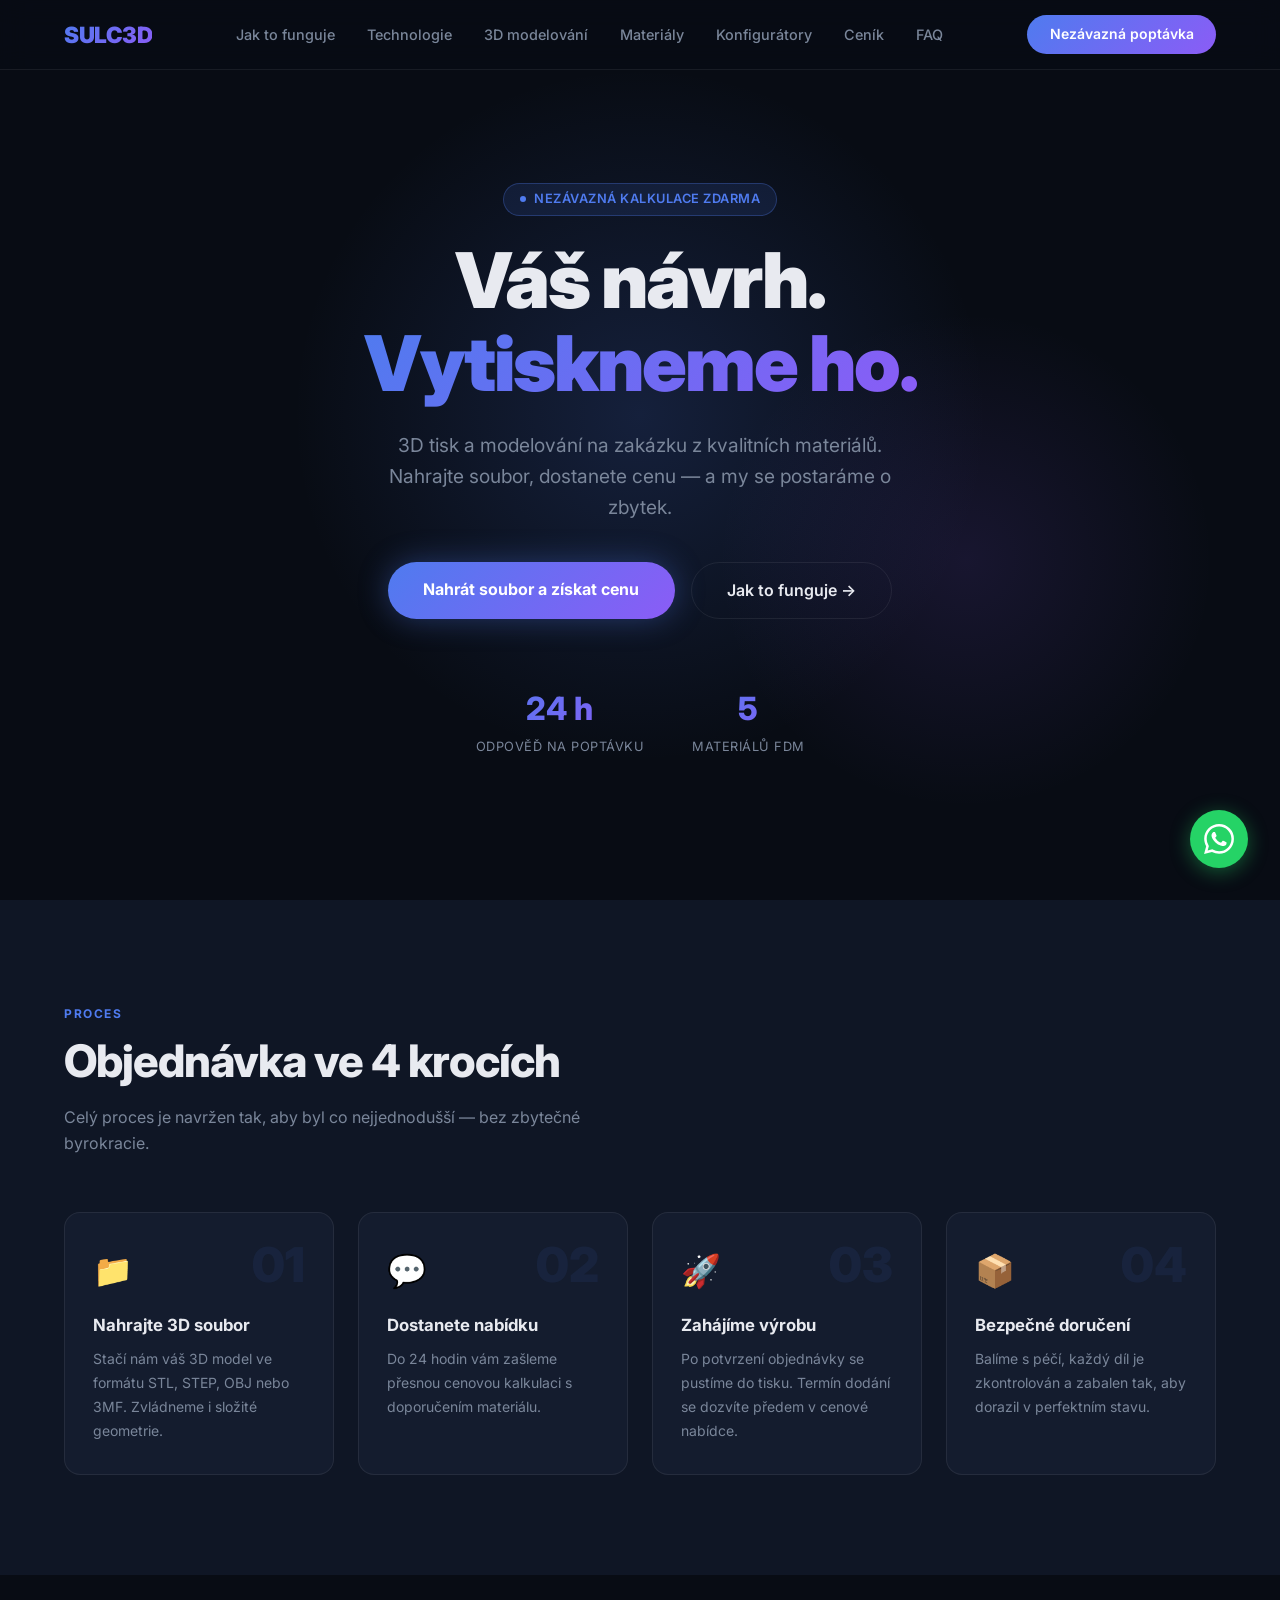
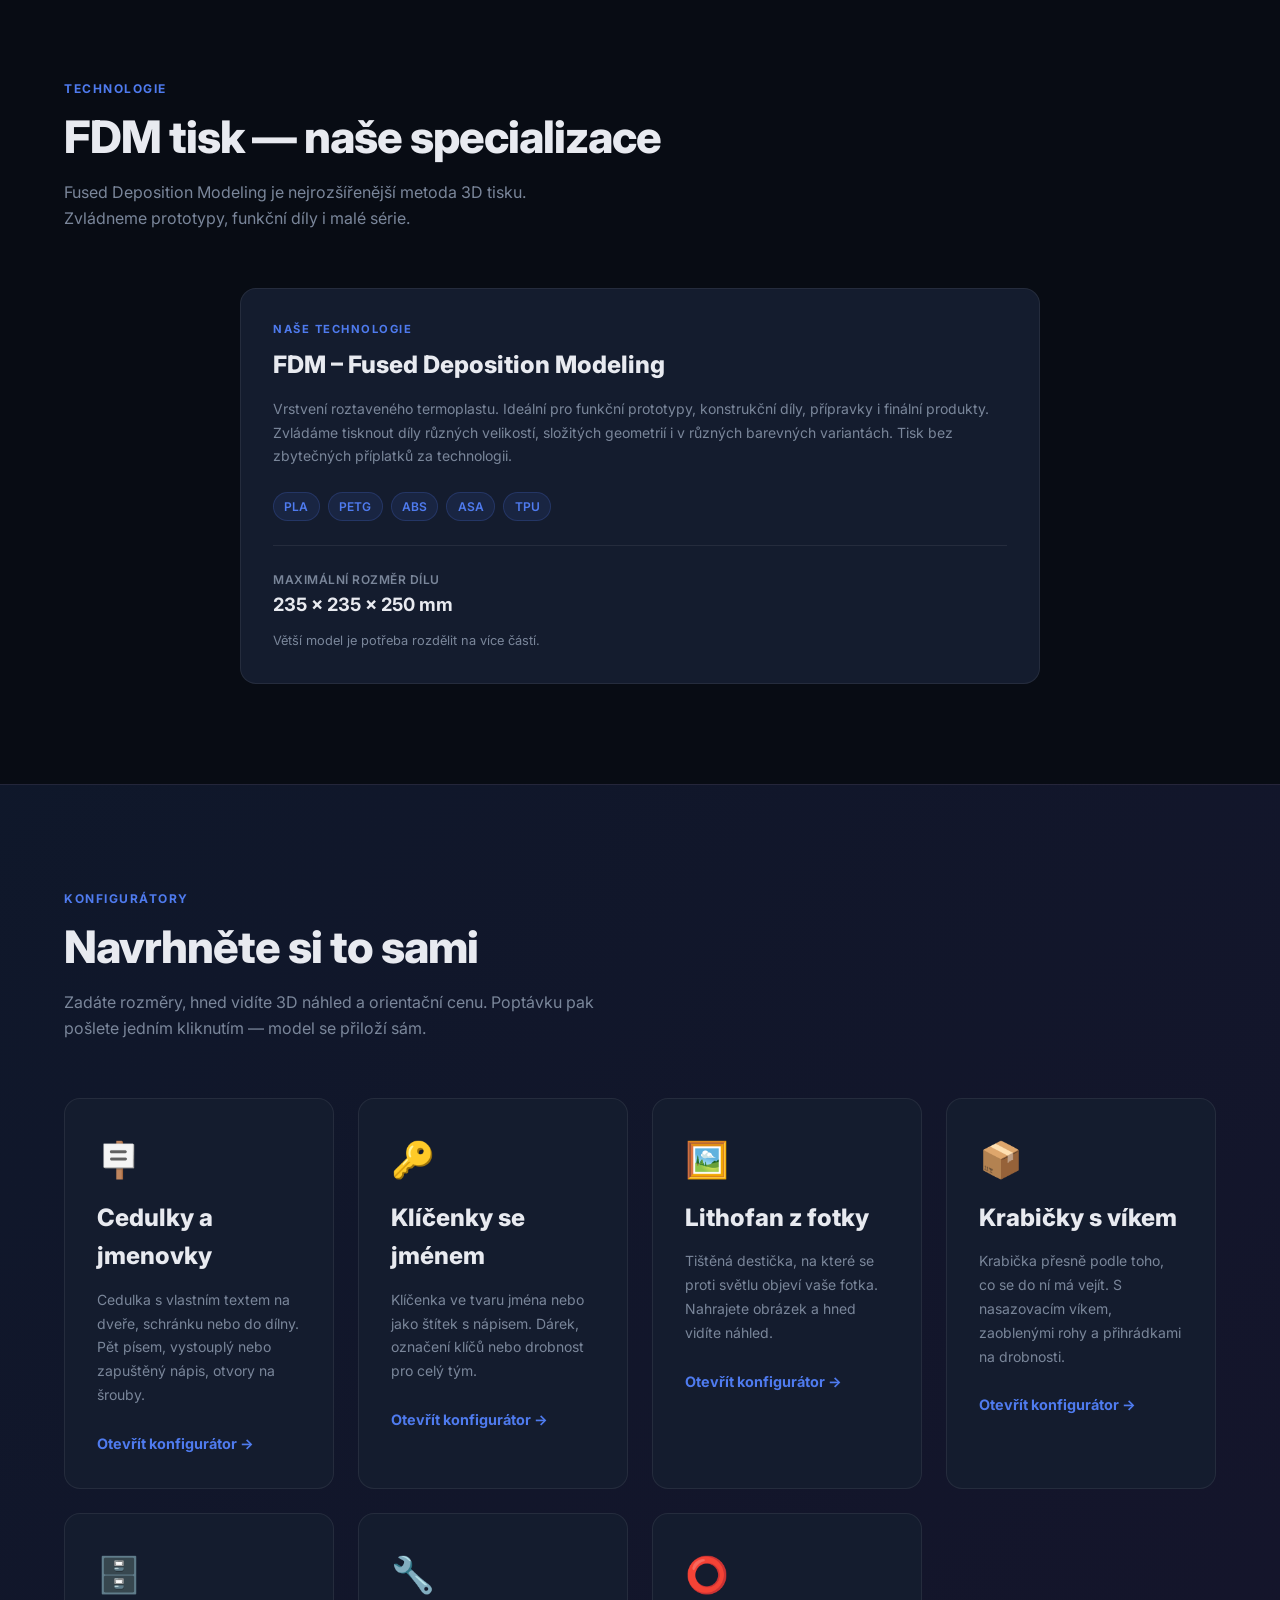
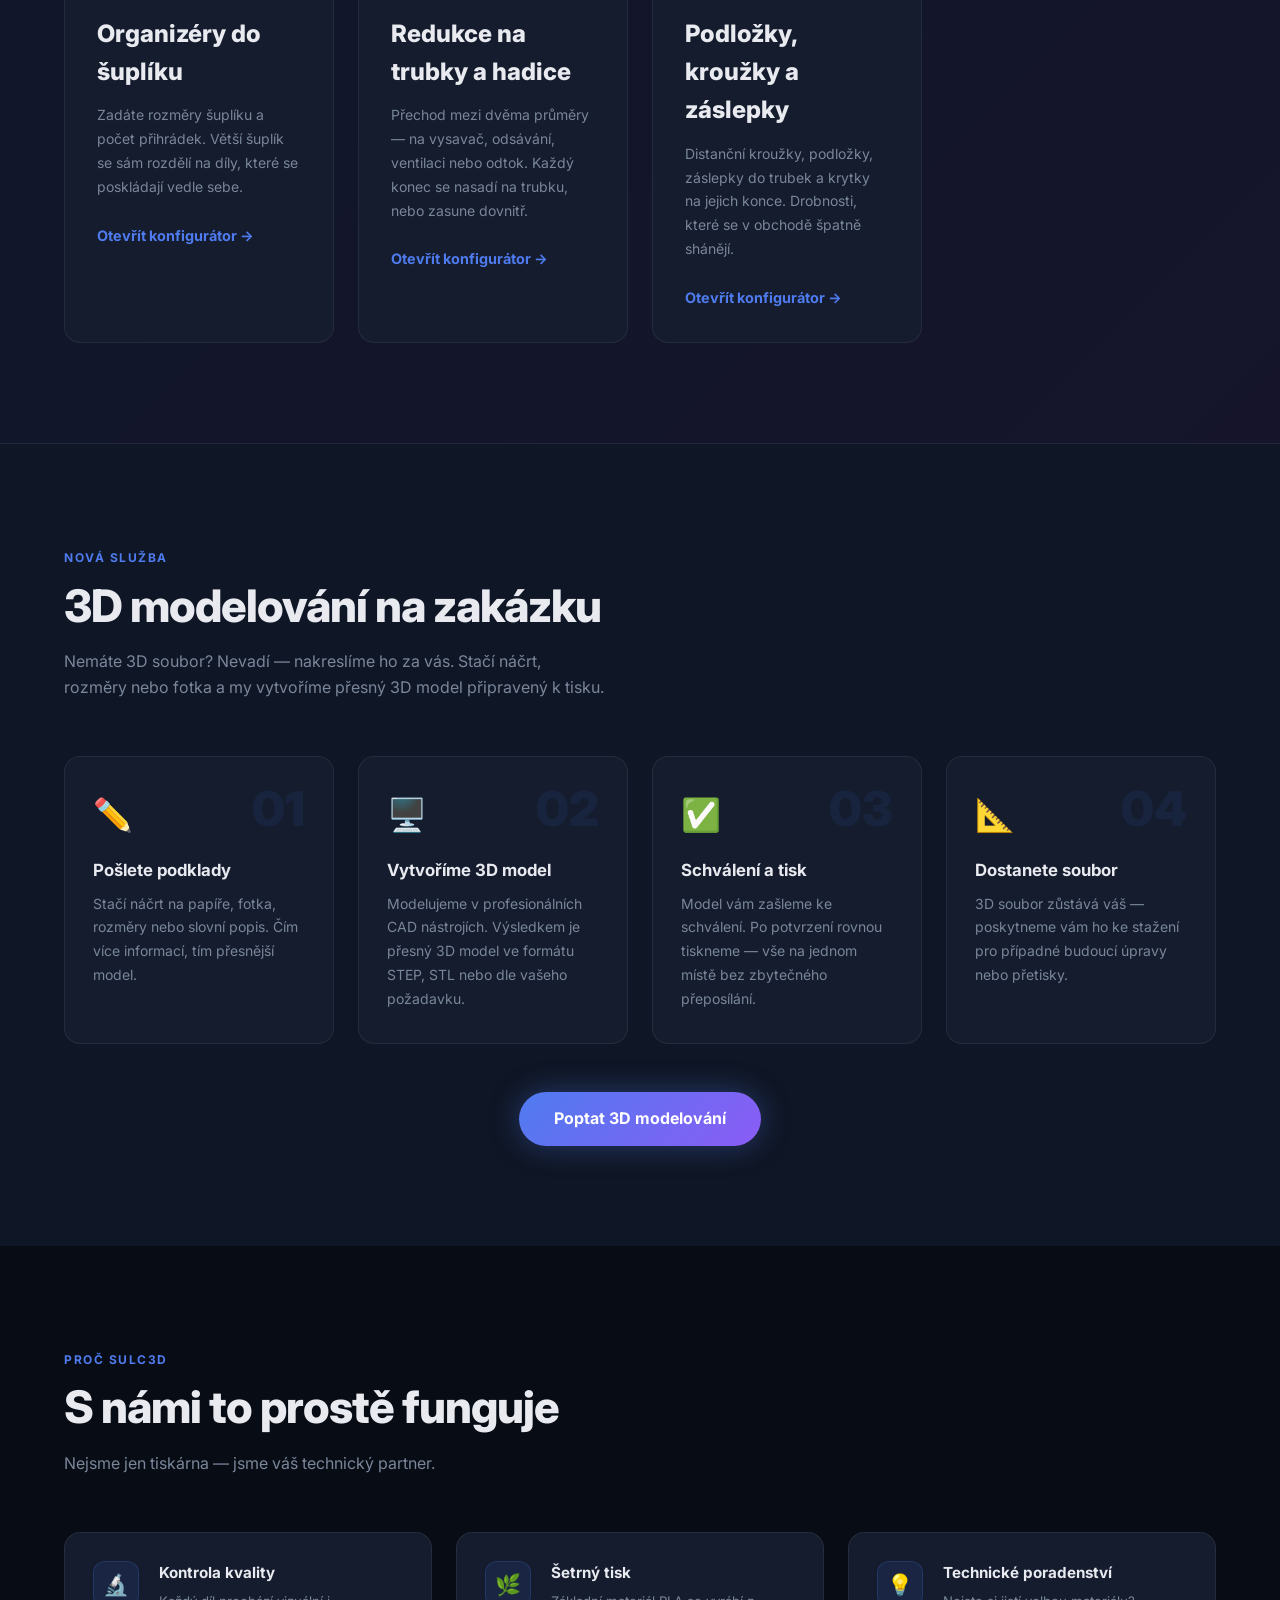
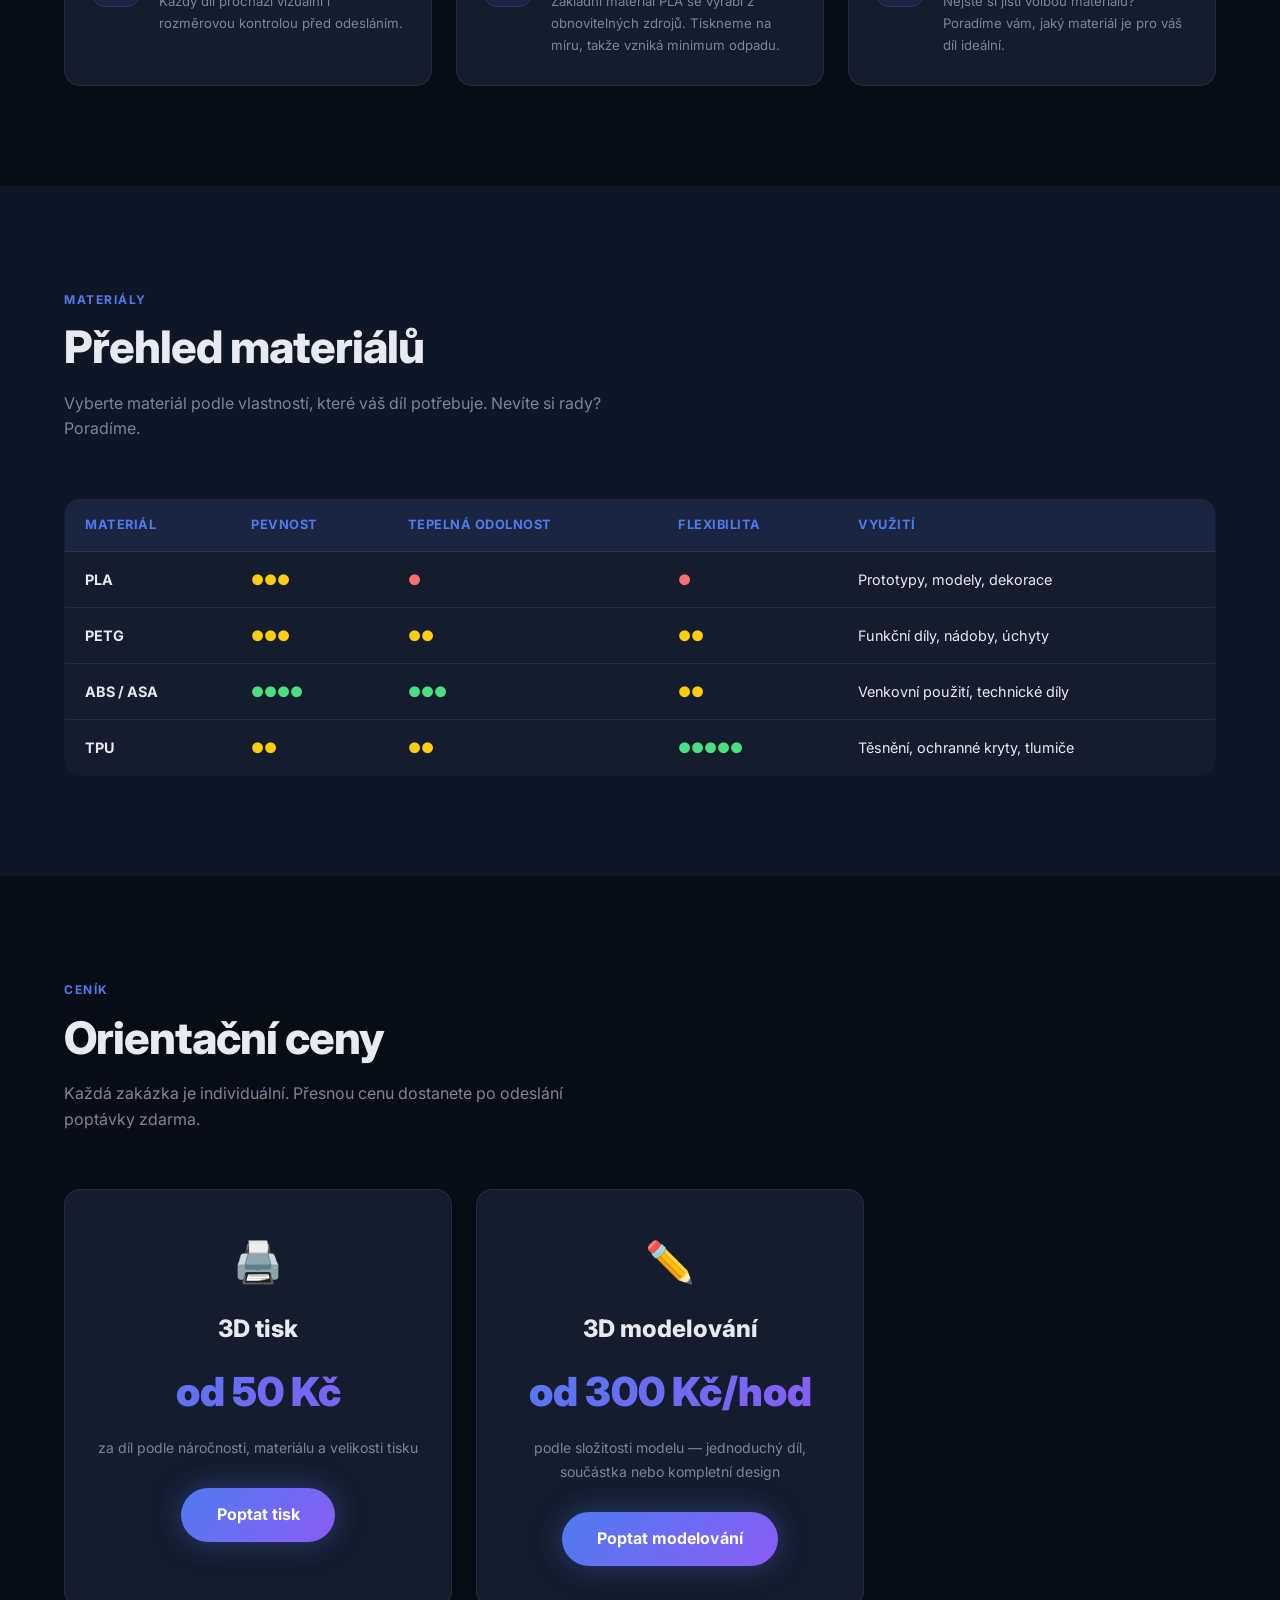
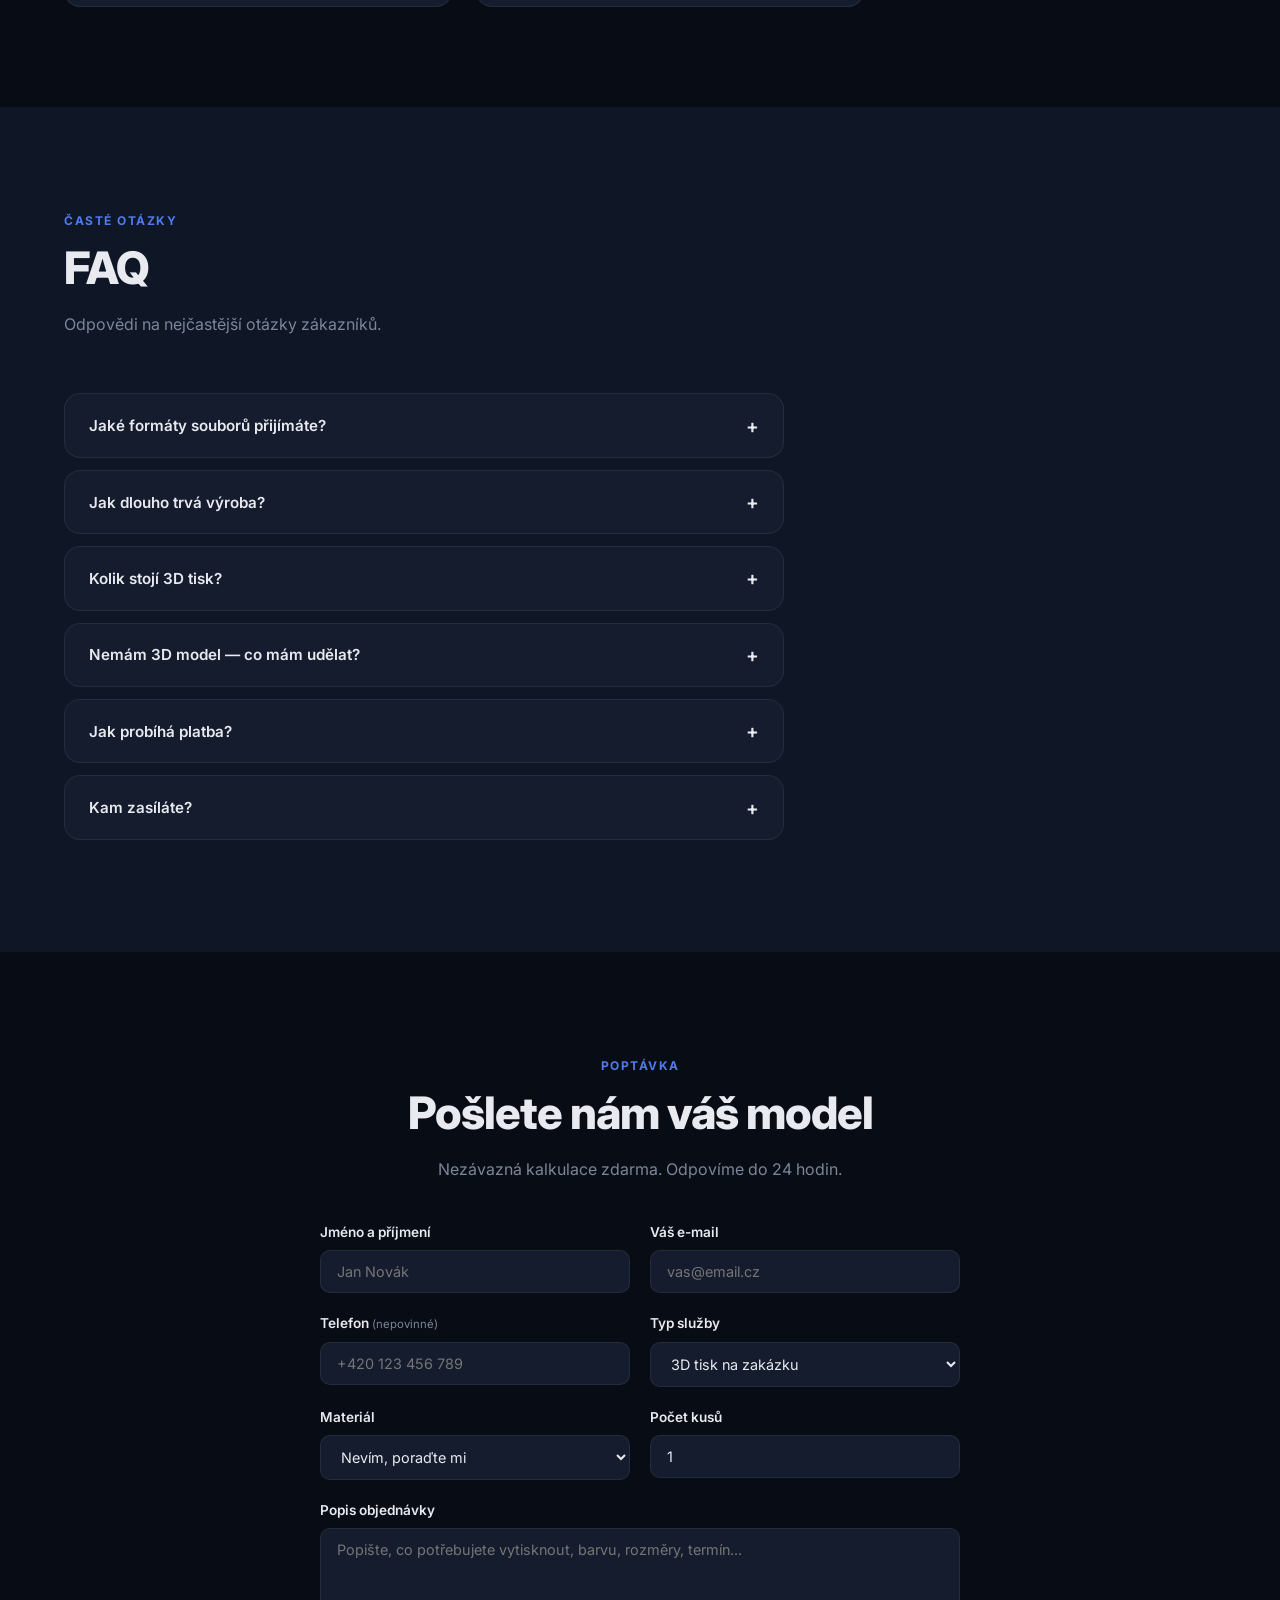
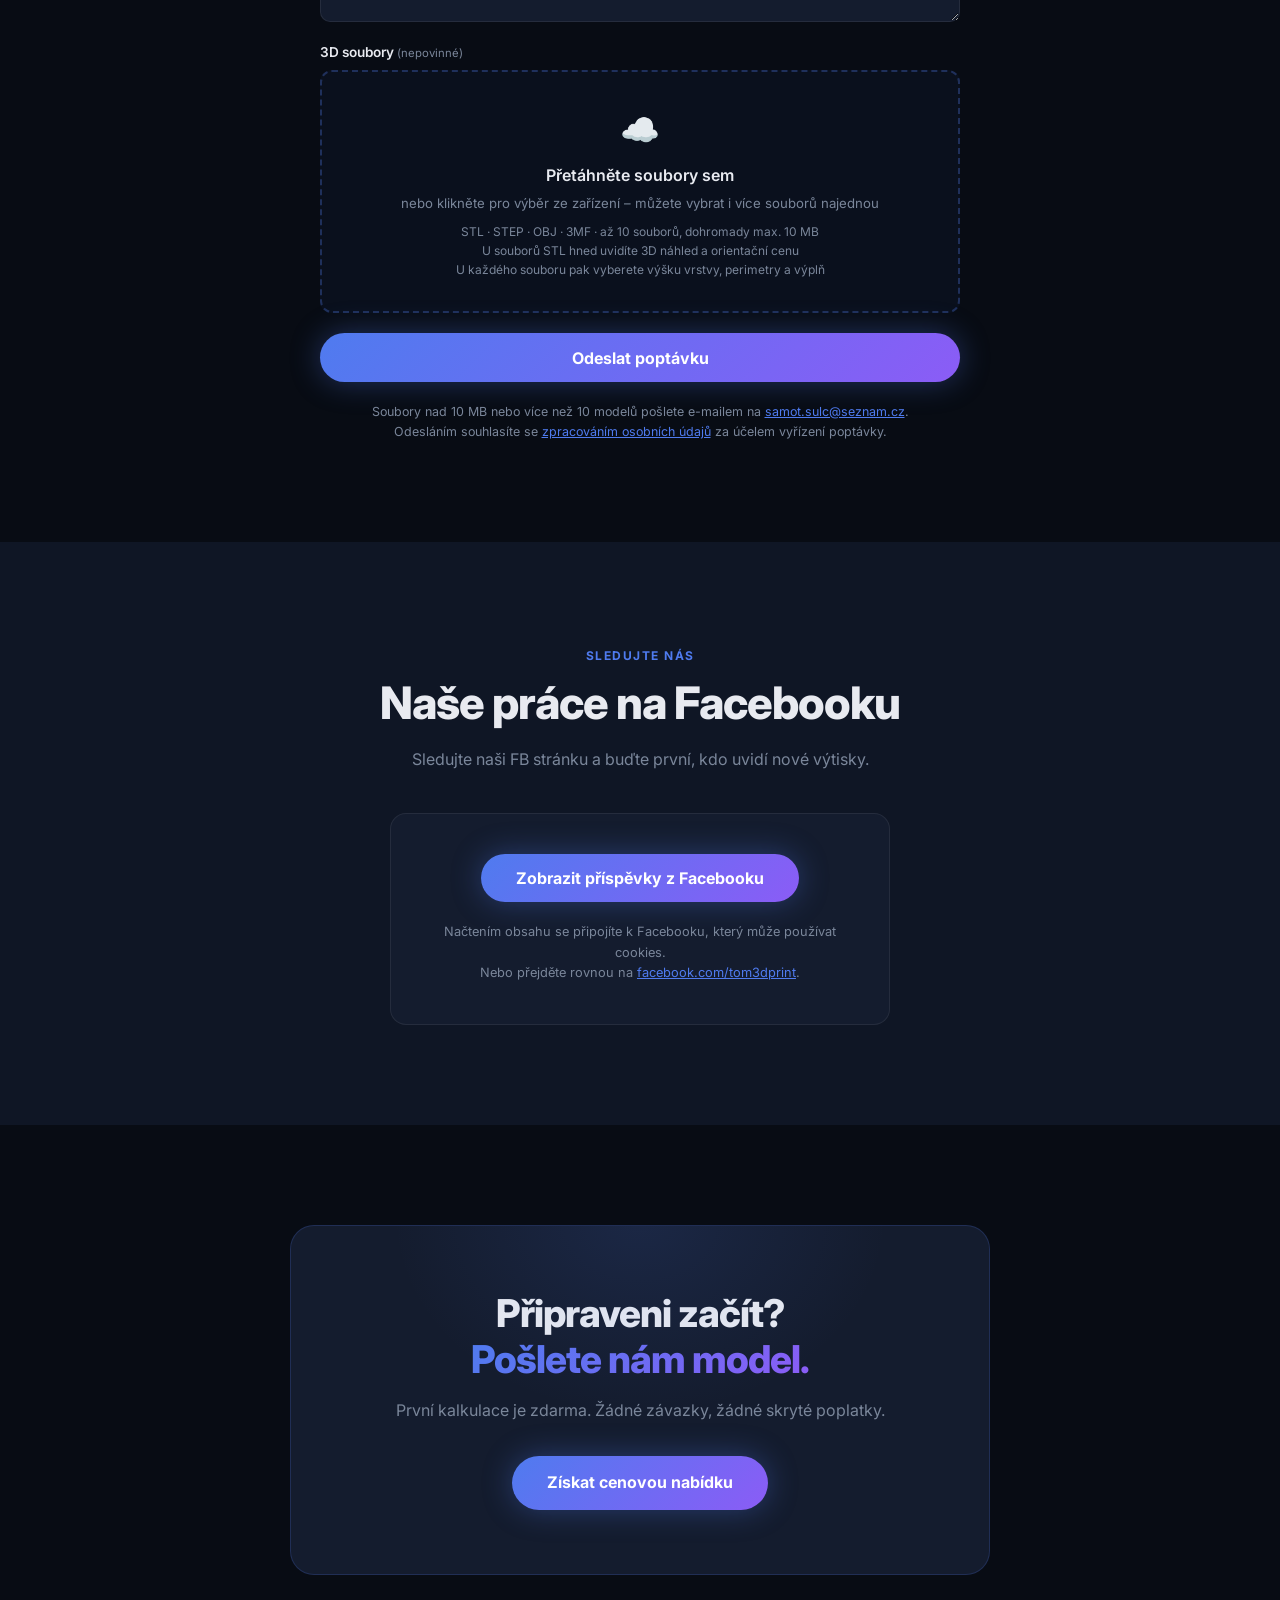
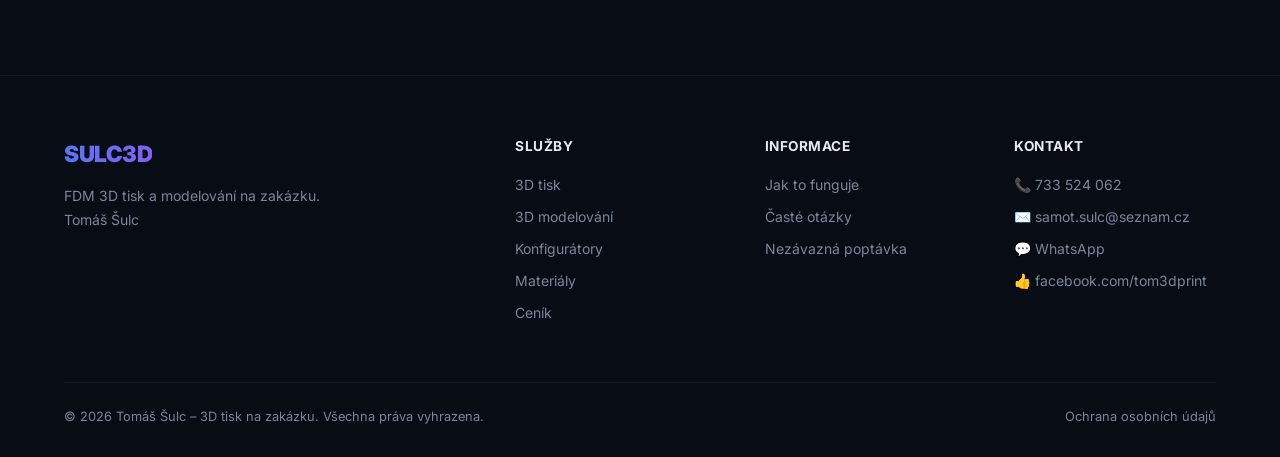
==== index.html @ 3363e855 "Vlastní příjem poptávek přes Cloudflare Worker + Email Routing, FormSubmit jako záloha Co-Authored-B" ====
<!DOCTYPE html>
<html lang="cs">
<head>
  <meta charset="UTF-8" />
  <meta name="viewport" content="width=device-width, initial-scale=1.0" />
  <title>3D tisk na zakázku – Tomáš Šulc | sulc3d.cz</title>
  <meta name="description" content="FDM 3D tisk a 3D modelování na zakázku. Materiály PLA, PETG, ABS, ASA a TPU, nezávazná kalkulace zdarma. Kontakt: 733 524 062." />
  <meta name="author" content="Tomáš Šulc" />
  <meta name="theme-color" content="#080c14" />
  <link rel="canonical" href="https://sulc3d.cz/" />
  <link rel="icon" href="favicon.svg" type="image/svg+xml" />
  <meta property="og:type" content="website" />
  <meta property="og:locale" content="cs_CZ" />
  <meta property="og:site_name" content="sulc3d" />
  <meta property="og:title" content="3D tisk na zakázku – Tomáš Šulc" />
  <meta property="og:description" content="FDM 3D tisk a modelování na zakázku. Nezávazná kalkulace zdarma." />
  <meta property="og:url" content="https://sulc3d.cz/" />
  <meta property="og:image" content="https://sulc3d.cz/og.png" />
  <meta property="og:image:width" content="1200" />
  <meta property="og:image:height" content="630" />
  <meta name="twitter:card" content="summary_large_image" />
  <link rel="preconnect" href="https://fonts.googleapis.com" />
  <link rel="preconnect" href="https://fonts.gstatic.com" crossorigin />
  <link href="https://fonts.googleapis.com/css2?family=Inter:wght@300;400;500;600;700;800;900&display=swap" rel="stylesheet" />
  <script type="application/ld+json">
  {
    "@context": "https://schema.org",
    "@type": "ProfessionalService",
    "name": "sulc3d – 3D tisk na zakázku",
    "url": "https://sulc3d.cz/",
    "image": "https://sulc3d.cz/og.png",
    "description": "FDM 3D tisk a 3D modelování na zakázku.",
    "telephone": "+420733524062",
    "email": "samot.sulc@seznam.cz",
    "founder": { "@type": "Person", "name": "Tomáš Šulc" },
    "areaServed": { "@type": "Country", "name": "Česká republika" },
    "sameAs": ["https://www.facebook.com/tom3dprint"]
  }
  </script>
  <script type="application/ld+json">
  {
    "@context": "https://schema.org",
    "@type": "FAQPage",
    "mainEntity": [
      { "@type": "Question", "name": "Jaké formáty souborů přijímáte?",
        "acceptedAnswer": { "@type": "Answer", "text": "Přijímáme STL, STEP (STP), OBJ a 3MF. Pokud nemáte 3D soubor, nabízíme také službu 3D modelování na zakázku." } },
      { "@type": "Question", "name": "Jak dlouho trvá výroba?",
        "acceptedAnswer": { "@type": "Answer", "text": "Záleží na velikosti a počtu dílů a na aktuálním vytížení. Konkrétní termín vám sdělíme předem v cenové nabídce." } },
      { "@type": "Question", "name": "Kolik stojí 3D tisk?",
        "acceptedAnswer": { "@type": "Answer", "text": "Cena závisí na velikosti dílu, materiálu a složitosti tisku. Pošlete nám soubor a do 24 hodin zašleme přesnou kalkulaci zdarma." } },
      { "@type": "Question", "name": "Nemám 3D model — co mám udělat?",
        "acceptedAnswer": { "@type": "Answer", "text": "Nabízíme 3D modelování na zakázku. Stačí nám poslat náčrt, fotku nebo popsat, co potřebujete — model vytvoříme za vás a pak rovnou vytiskneme." } },
      { "@type": "Question", "name": "Jak probíhá platba?",
        "acceptedAnswer": { "@type": "Answer", "text": "Platba probíhá převodem na účet po dokončení výroby a před odesláním zásilky. Při větších objednávkách je možná záloha." } },
      { "@type": "Question", "name": "Kam zasíláte?",
        "acceptedAnswer": { "@type": "Answer", "text": "Zasíláme po celé České republice. Cena dopravy závisí na velikosti zásilky." } }
    ]
  }
  </script>
  <style>
    *, *::before, *::after { box-sizing: border-box; margin: 0; padding: 0; }

    :root {
      --bg:       #080c14;
      --surface:  #0f1625;
      --card:     #141c2e;
      --border:   rgba(255,255,255,0.07);
      --blue:     #4f7bef;
      --purple:   #8b5cf6;
      --cyan:     #22d3ee;
      --grad:     linear-gradient(135deg, #4f7bef, #8b5cf6);
      --text:     #e8eaf0;
      --muted:    #7a869a;
      --radius:   16px;
    }

    html { scroll-behavior: smooth; }

    body {
      font-family: 'Inter', sans-serif;
      background: var(--bg);
      color: var(--text);
      line-height: 1.6;
      overflow-x: hidden;
    }

    :focus-visible { outline: 2px solid var(--blue); outline-offset: 3px; }

    .sr-only {
      position: absolute;
      width: 1px; height: 1px;
      overflow: hidden;
      clip: rect(0 0 0 0);
      clip-path: inset(50%);
      white-space: nowrap;
    }

    .grad-text {
      background: var(--grad);
      -webkit-background-clip: text;
      -webkit-text-fill-color: transparent;
      background-clip: text;
    }

    /* ── NAVBAR ────────────────────────────────── */
    nav {
      position: fixed;
      top: 0; left: 0; right: 0;
      z-index: 100;
      display: flex;
      align-items: center;
      justify-content: space-between;
      padding: 0 5%;
      height: 70px;
      background: rgba(8,12,20,0.85);
      backdrop-filter: blur(14px);
      border-bottom: 1px solid var(--border);
      transition: background 0.2s;
    }

    nav.scrolled { background: rgba(8,12,20,0.97); }

    .logo {
      font-size: 1.4rem;
      font-weight: 900;
      letter-spacing: -0.5px;
      text-decoration: none;
      background: var(--grad);
      -webkit-background-clip: text;
      -webkit-text-fill-color: transparent;
      background-clip: text;
    }

    .nav-links {
      display: flex;
      gap: 2rem;
      list-style: none;
    }

    .nav-links a {
      color: var(--muted);
      text-decoration: none;
      font-size: 0.9rem;
      font-weight: 500;
      white-space: nowrap;
      transition: color 0.2s;
    }

    .nav-links a:hover { color: var(--text); }

    .nav-right {
      display: flex;
      align-items: center;
      gap: 0.75rem;
    }

    .nav-cta {
      padding: 0.5rem 1.4rem;
      background: var(--grad);
      color: #fff;
      font-weight: 600;
      font-size: 0.875rem;
      border-radius: 50px;
      text-decoration: none;
      transition: opacity 0.2s, transform 0.2s;
    }

    .nav-cta:hover { opacity: 0.85; transform: translateY(-1px); }

    .nav-toggle {
      display: none;
      width: 42px; height: 42px;
      background: transparent;
      border: 1px solid var(--border);
      border-radius: 10px;
      cursor: pointer;
      align-items: center;
      justify-content: center;
      flex-direction: column;
      gap: 5px;
    }

    .nav-toggle span {
      display: block;
      width: 18px; height: 2px;
      background: var(--text);
      border-radius: 2px;
      transition: transform 0.2s, opacity 0.2s;
    }

    nav.open .nav-toggle span:nth-child(1) { transform: translateY(7px) rotate(45deg); }
    nav.open .nav-toggle span:nth-child(2) { opacity: 0; }
    nav.open .nav-toggle span:nth-child(3) { transform: translateY(-7px) rotate(-45deg); }

    /* ── HERO ──────────────────────────────────── */
    .hero {
      min-height: 100vh;
      display: flex;
      align-items: center;
      justify-content: center;
      position: relative;
      padding: 120px 5% 80px;
      text-align: center;
      overflow: hidden;
    }

    .hero-glow {
      position: absolute;
      width: 700px; height: 700px;
      background: radial-gradient(ellipse, rgba(79,123,239,0.18) 0%, transparent 70%);
      top: 50%; left: 50%;
      transform: translate(-50%, -55%);
      pointer-events: none;
    }

    .hero-glow-2 {
      position: absolute;
      width: 500px; height: 500px;
      background: radial-gradient(ellipse, rgba(139,92,246,0.12) 0%, transparent 70%);
      bottom: 10%; right: 5%;
      pointer-events: none;
    }

    .hero-inner { position: relative; }

    .badge {
      display: inline-flex;
      align-items: center;
      gap: 0.5rem;
      background: rgba(79,123,239,0.12);
      border: 1px solid rgba(79,123,239,0.3);
      border-radius: 50px;
      padding: 0.35rem 1rem;
      font-size: 0.8rem;
      font-weight: 600;
      color: var(--blue);
      margin-bottom: 1.5rem;
      letter-spacing: 0.5px;
      text-transform: uppercase;
    }

    .badge-dot {
      width: 6px; height: 6px;
      background: var(--blue);
      border-radius: 50%;
      animation: pulse 1.8s infinite;
    }

    @keyframes pulse {
      0%, 100% { opacity: 1; transform: scale(1); }
      50%       { opacity: 0.5; transform: scale(1.5); }
    }

    h1 {
      font-size: clamp(2.4rem, 6vw, 5rem);
      font-weight: 900;
      line-height: 1.08;
      letter-spacing: -2px;
      margin-bottom: 1.5rem;
    }

    h1 span {
      background: var(--grad);
      -webkit-background-clip: text;
      -webkit-text-fill-color: transparent;
      background-clip: text;
    }

    .hero-sub {
      font-size: clamp(1rem, 2vw, 1.2rem);
      color: var(--muted);
      max-width: 560px;
      margin: 0 auto 2.5rem;
      font-weight: 400;
    }

    .hero-btns {
      display: flex;
      gap: 1rem;
      justify-content: center;
      flex-wrap: wrap;
    }

    .btn-primary {
      display: inline-block;
      padding: 0.9rem 2.2rem;
      background: var(--grad);
      color: #fff;
      font-family: inherit;
      font-weight: 700;
      font-size: 1rem;
      border: none;
      border-radius: 50px;
      text-decoration: none;
      cursor: pointer;
      transition: transform 0.2s, box-shadow 0.2s;
      box-shadow: 0 0 30px rgba(79,123,239,0.35);
    }

    .btn-primary:hover {
      transform: translateY(-2px);
      box-shadow: 0 0 45px rgba(79,123,239,0.5);
    }

    .btn-secondary {
      padding: 0.9rem 2.2rem;
      background: transparent;
      border: 1px solid var(--border);
      color: var(--text);
      font-weight: 600;
      font-size: 1rem;
      border-radius: 50px;
      text-decoration: none;
      transition: border-color 0.2s, background 0.2s;
    }

    .btn-secondary:hover {
      border-color: rgba(255,255,255,0.25);
      background: rgba(255,255,255,0.04);
    }

    .hero-stats {
      display: flex;
      justify-content: center;
      gap: 3rem;
      margin-top: 4rem;
      flex-wrap: wrap;
    }

    .stat { text-align: center; }

    .stat-num {
      font-size: 2rem;
      font-weight: 800;
      background: var(--grad);
      -webkit-background-clip: text;
      -webkit-text-fill-color: transparent;
      background-clip: text;
    }

    .stat-label {
      font-size: 0.8rem;
      color: var(--muted);
      text-transform: uppercase;
      letter-spacing: 0.5px;
      margin-top: 0.2rem;
    }

    /* ── SECTIONS ──────────────────────────────── */
    section { padding: 100px 5%; scroll-margin-top: 20px; }

    .alt { background: var(--surface); }
    .center { text-align: center; }

    .section-tag {
      display: inline-block;
      font-size: 0.75rem;
      font-weight: 700;
      text-transform: uppercase;
      letter-spacing: 1.5px;
      color: var(--blue);
      margin-bottom: 0.75rem;
    }

    .section-title {
      font-size: clamp(1.8rem, 4vw, 2.8rem);
      font-weight: 800;
      line-height: 1.2;
      letter-spacing: -1px;
      margin-bottom: 1rem;
    }

    .section-sub {
      font-size: 1rem;
      color: var(--muted);
      max-width: 540px;
      margin-bottom: 3.5rem;
    }

    .center .section-sub { margin: 0 auto 2.5rem; }

    .section-action { text-align: center; margin-top: 3rem; }

    /* ── HOW IT WORKS ──────────────────────────── */
    .how-grid {
      display: grid;
      grid-template-columns: repeat(auto-fit, minmax(220px, 1fr));
      gap: 1.5rem;
    }

    .step-card {
      background: var(--card);
      border: 1px solid var(--border);
      border-radius: var(--radius);
      padding: 2rem 1.75rem;
      position: relative;
      transition: border-color 0.3s, transform 0.3s;
    }

    .step-card:hover {
      border-color: rgba(79,123,239,0.4);
      transform: translateY(-4px);
    }

    .step-num {
      position: absolute;
      top: 1.75rem; right: 1.75rem;
      font-size: 3rem;
      font-weight: 900;
      color: rgba(79,123,239,0.08);
      line-height: 1;
    }

    .step-icon {
      font-size: 2rem;
      margin-bottom: 1rem;
    }

    .step-title {
      font-size: 1.05rem;
      font-weight: 700;
      margin-bottom: 0.5rem;
    }

    .step-desc {
      font-size: 0.875rem;
      color: var(--muted);
      line-height: 1.7;
    }

    /* ── TECHNOLOGIES ──────────────────────────── */
    .tech-card {
      background: var(--card);
      border: 1px solid var(--border);
      border-radius: var(--radius);
      padding: 2rem;
      position: relative;
      overflow: hidden;
      transition: transform 0.3s, border-color 0.3s;
    }

    .tech-card::before {
      content: '';
      position: absolute;
      top: 0; left: 0; right: 0;
      height: 3px;
      background: var(--grad);
      opacity: 0;
      transition: opacity 0.3s;
    }

    .tech-card:hover { transform: translateY(-5px); border-color: rgba(79,123,239,0.3); }
    .tech-card:hover::before { opacity: 1; }

    .tech-card.wide { max-width: 800px; margin: 0 auto; }

    .tech-label {
      font-size: 0.7rem;
      font-weight: 700;
      text-transform: uppercase;
      letter-spacing: 1.5px;
      color: var(--blue);
      margin-bottom: 0.5rem;
    }

    .tech-name {
      font-size: 1.5rem;
      font-weight: 800;
      margin-bottom: 0.75rem;
    }

    .tech-desc {
      font-size: 0.875rem;
      color: var(--muted);
      margin-bottom: 1.5rem;
      line-height: 1.7;
    }

    .tech-tags {
      display: flex;
      flex-wrap: wrap;
      gap: 0.5rem;
    }

    .tag {
      background: rgba(79,123,239,0.1);
      border: 1px solid rgba(79,123,239,0.2);
      color: var(--blue);
      font-size: 0.75rem;
      font-weight: 600;
      padding: 0.25rem 0.65rem;
      border-radius: 50px;
    }

    .tech-specs {
      display: grid;
      grid-template-columns: repeat(auto-fit, minmax(200px, 1fr));
      gap: 1rem;
      margin-top: 1.5rem;
      padding-top: 1.5rem;
      border-top: 1px solid var(--border);
    }

    .spec span {
      display: block;
      font-size: 0.75rem;
      font-weight: 600;
      text-transform: uppercase;
      letter-spacing: 0.5px;
      color: var(--muted);
    }

    .spec strong { font-size: 1.15rem; font-weight: 700; }
    .spec-note { font-size: 0.8rem; color: var(--muted); margin-top: 0.75rem; }

    /* ── KONFIGURÁTORY ─────────────────────────── */
    .tools {
      background: linear-gradient(135deg, rgba(79,123,239,0.10), rgba(139,92,246,0.10));
      border-top: 1px solid var(--border);
      border-bottom: 1px solid var(--border);
    }

    .tools-grid {
      display: grid;
      grid-template-columns: repeat(auto-fill, minmax(270px, 1fr));
      gap: 1.5rem;
    }

    .tool-card {
      display: block;
      background: var(--card);
      border: 1px solid var(--border);
      border-radius: var(--radius);
      padding: 2rem;
      color: var(--text);
      text-decoration: none;
      transition: transform 0.3s, border-color 0.3s;
    }

    .tool-card:hover { transform: translateY(-5px); border-color: rgba(79,123,239,0.4); }
    .tool-icon { font-size: 2.2rem; margin-bottom: 0.75rem; }
    .tool-link { font-size: 0.9rem; font-weight: 700; color: var(--blue); }

    /* ── BENEFITS ──────────────────────────────── */
    .benefits-grid {
      display: grid;
      grid-template-columns: repeat(auto-fit, minmax(260px, 1fr));
      gap: 1.5rem;
    }

    .benefit-card {
      background: var(--card);
      border: 1px solid var(--border);
      border-radius: var(--radius);
      padding: 1.75rem;
      display: flex;
      gap: 1.25rem;
      align-items: flex-start;
      transition: border-color 0.3s, transform 0.3s;
    }

    .benefit-card:hover {
      border-color: rgba(139,92,246,0.4);
      transform: translateY(-3px);
    }

    .benefit-icon {
      width: 46px; height: 46px;
      flex-shrink: 0;
      background: rgba(79,123,239,0.1);
      border: 1px solid rgba(79,123,239,0.2);
      border-radius: 12px;
      display: flex;
      align-items: center;
      justify-content: center;
      font-size: 1.3rem;
    }

    .benefit-title {
      font-size: 0.95rem;
      font-weight: 700;
      margin-bottom: 0.35rem;
    }

    .benefit-desc {
      font-size: 0.825rem;
      color: var(--muted);
      line-height: 1.65;
    }

    /* ── MATERIALS ─────────────────────────────── */
    .table-wrap { overflow-x: auto; }

    .materials-table {
      width: 100%;
      border-collapse: collapse;
      background: var(--card);
      border-radius: var(--radius);
      overflow: hidden;
      border: 1px solid var(--border);
    }

    .materials-table th {
      background: rgba(79,123,239,0.1);
      padding: 1rem 1.25rem;
      text-align: left;
      font-size: 0.8rem;
      font-weight: 700;
      text-transform: uppercase;
      letter-spacing: 0.5px;
      color: var(--blue);
    }

    .materials-table td {
      padding: 1rem 1.25rem;
      font-size: 0.9rem;
      border-top: 1px solid var(--border);
      color: var(--text);
    }

    .materials-table tr:hover td { background: rgba(255,255,255,0.02); }

    .dot-green  { color: #4ade80; }
    .dot-yellow { color: #facc15; }
    .dot-red    { color: #f87171; }

    /* ── PRICING ───────────────────────────────── */
    .price-grid {
      display: grid;
      grid-template-columns: repeat(auto-fit, minmax(280px, 1fr));
      gap: 1.5rem;
      max-width: 800px;
    }

    .price-card { text-align: center; padding: 2.5rem 2rem; }
    .price-card .tech-desc { margin-bottom: 1.75rem; }
    .price-icon { font-size: 2.5rem; margin-bottom: 1rem; }

    .price-value {
      font-size: 2.5rem;
      font-weight: 900;
      margin: 0.75rem 0;
      background: var(--grad);
      -webkit-background-clip: text;
      -webkit-text-fill-color: transparent;
      background-clip: text;
    }

    /* ── FAQ ───────────────────────────────────── */
    .faq-list { max-width: 720px; }

    .faq-item {
      border: 1px solid var(--border);
      border-radius: var(--radius);
      margin-bottom: 0.75rem;
      overflow: hidden;
      background: var(--card);
    }

    .faq-q {
      width: 100%;
      padding: 1.2rem 1.5rem;
      background: transparent;
      border: none;
      color: var(--text);
      font-family: inherit;
      font-weight: 600;
      font-size: 0.95rem;
      text-align: left;
      cursor: pointer;
      display: flex;
      justify-content: space-between;
      align-items: center;
      gap: 1rem;
      transition: background 0.2s;
    }

    .faq-q:hover { background: rgba(255,255,255,0.03); }
    .faq-q span { font-size: 1.2rem; transition: transform 0.3s; }

    .faq-a {
      max-height: 0;
      overflow: hidden;
      transition: max-height 0.3s ease;
      font-size: 0.875rem;
      color: var(--muted);
      line-height: 1.7;
    }

    .faq-a p { padding: 0 1.5rem 1.2rem; }
    .faq-item.open .faq-q span { transform: rotate(45deg); }

    /* ── FORM ──────────────────────────────────── */
    .contact-form {
      max-width: 640px;
      margin: 0 auto;
      display: flex;
      flex-direction: column;
      gap: 1.25rem;
      text-align: left;
    }

    .form-row {
      display: grid;
      grid-template-columns: 1fr 1fr;
      gap: 1.25rem;
    }

    .form-group { display: flex; flex-direction: column; gap: 0.4rem; }
    .form-group label,
    .form-label { font-size: 0.85rem; font-weight: 600; color: var(--text); }
    .form-label small { font-weight: 400; color: var(--muted); }

    .form-group input,
    .form-group select,
    .form-group textarea {
      background: var(--card);
      border: 1px solid var(--border);
      border-radius: 10px;
      padding: 0.75rem 1rem;
      color: var(--text);
      font-family: inherit;
      font-size: 0.9rem;
      outline: none;
      transition: border-color 0.2s;
    }

    .form-group input:focus,
    .form-group select:focus,
    .form-group textarea:focus { border-color: var(--blue); }
    .form-group textarea { resize: vertical; }
    .form-group select { cursor: pointer; }

    .file-drop {
      display: block;
      background: rgba(79,123,239,0.04);
      border: 2px dashed rgba(79,123,239,0.3);
      border-radius: 12px;
      padding: 2rem;
      text-align: center;
      cursor: pointer;
      transition: border-color 0.2s, background 0.2s;
    }

    .file-drop:hover,
    .file-drop.dragover,
    .file-drop:focus-within {
      border-color: rgba(79,123,239,0.6);
      background: rgba(79,123,239,0.08);
    }

    .upload-icon { font-size: 2rem; margin-bottom: 0.5rem; }
    .upload-title { font-size: 1rem; font-weight: 600; margin-bottom: 0.25rem; }
    .upload-sub { font-size: 0.825rem; color: var(--muted); font-weight: 400; }
    .supported { font-size: 0.75rem; color: var(--muted); margin-top: 0.5rem; font-weight: 400; }

    .file-info { font-size: 0.85rem; color: var(--blue); }
    .file-info.error { color: #f87171; }

    .model-box {
      display: grid;
      grid-template-columns: 1fr 1fr;
      gap: 1.25rem;
      background: var(--card);
      border: 1px solid var(--border);
      border-radius: 12px;
      padding: 1rem;
      margin-top: 0.25rem;
    }

    .model-box[hidden] { display: none; }

    .file-list { list-style: none; display: flex; flex-direction: column; gap: 0.5rem; margin: 0; padding: 0; }
    .file-list[hidden],
    .form-group[hidden] { display: none; }
    .file-item {
      display: grid;
      grid-template-columns: 1fr auto auto;
      align-items: center;
      gap: 0.4rem 0.75rem;
      background: var(--card);
      border: 1px solid var(--border);
      border-radius: 10px;
      padding: 0.6rem 0.75rem;
      text-align: left;
    }
    .file-item.active { border-color: rgba(79,123,239,0.6); }
    .fi-name {
      background: none; border: 0; padding: 0; font: inherit; color: var(--text); font-weight: 600;
      font-size: 0.875rem; text-align: left; cursor: pointer; overflow-wrap: anywhere;
    }
    .fi-name:disabled { cursor: default; }
    .fi-meta { grid-column: 1 / -1; font-size: 0.78rem; color: var(--muted); }
    .fi-meta.warn { color: #facc15; }
    .fi-qty { display: flex; align-items: center; gap: 0.35rem; font-size: 0.78rem; color: var(--muted); }
    .form-group .fi-qty input { width: 4.2rem; padding: 0.35rem 0.5rem; }
    .fi-del {
      background: none; border: 1px solid var(--border); border-radius: 8px; color: var(--muted);
      width: 2rem; height: 2rem; cursor: pointer; font-size: 0.9rem;
    }
    .fi-del:hover { color: #f87171; border-color: #f87171; }
    .fi-print {
      grid-column: 1 / -1; display: grid; grid-template-columns: repeat(3, 1fr); gap: 0.5rem;
      font-size: 0.75rem; color: var(--muted);
    }
    .fi-print label { display: flex; flex-direction: column; gap: 0.2rem; }
    .form-group .fi-print select { padding: 0.4rem 0.5rem; font-size: 0.8rem; }
    .form-group .fi-print select:invalid { color: var(--muted); border-color: rgba(250,204,21,0.45); }
    @media (max-width: 600px) { .fi-print { grid-template-columns: 1fr; } }
    .file-total { font-size: 0.9rem; color: var(--text); font-weight: 600; text-align: left; }
    .file-hint { font-size: 0.78rem; color: var(--muted); text-align: left; }
    .file-hint a { color: var(--blue); }
    .model-name { font-weight: 600; font-size: 0.9rem; color: var(--text); overflow-wrap: anywhere; }

    .model-canvas {
      display: block;
      width: 100%;
      aspect-ratio: 1;
      border-radius: 10px;
      background: radial-gradient(ellipse at center, rgba(79,123,239,0.14) 0%, rgba(8,12,20,0.6) 75%);
      cursor: grab;
      touch-action: pan-y;
    }

    .model-canvas:active { cursor: grabbing; }

    .model-info {
      display: flex;
      flex-direction: column;
      justify-content: center;
      gap: 0.6rem;
    }

    .model-row {
      display: flex;
      justify-content: space-between;
      gap: 1rem;
      font-size: 0.85rem;
      color: var(--muted);
    }

    .model-row strong { color: var(--text); font-weight: 600; text-align: right; }

    .model-price {
      border-top: 1px solid var(--border);
      padding-top: 0.75rem;
      margin-top: 0.25rem;
      font-size: 0.85rem;
      color: var(--muted);
    }

    .model-price strong { display: block; font-size: 1.6rem; font-weight: 800; line-height: 1.3; }
    .model-note { font-size: 0.75rem; color: var(--muted); line-height: 1.5; }
    .model-note.warn { color: #facc15; }

    @media (max-width: 600px) {
      .model-box { grid-template-columns: 1fr; }
    }

    .form-note { font-size: 0.78rem; color: var(--muted); text-align: center; }
    .form-note a { color: var(--blue); }

    /* ── FACEBOOK ──────────────────────────────── */
    .fb-box {
      max-width: 500px;
      margin: 0 auto;
      background: var(--card);
      border: 1px solid var(--border);
      border-radius: var(--radius);
      padding: 2.5rem 2rem;
    }

    .fb-box p { font-size: 0.8rem; color: var(--muted); margin-top: 1.25rem; }
    .fb-box a:not(.btn-primary) { color: var(--blue); }

    .fb-frame {
      display: block;
      margin: 0 auto;
      border: none;
      overflow: hidden;
      border-radius: 16px;
      max-width: 100%;
    }

    /* ── BIG CTA ───────────────────────────────── */
    .cta-box {
      max-width: 700px;
      margin: 0 auto;
      background: var(--card);
      border: 1px solid rgba(79,123,239,0.2);
      border-radius: 24px;
      padding: 4rem 2rem;
      position: relative;
      overflow: hidden;
    }

    .cta-box::before {
      content: '';
      position: absolute;
      top: -60%; left: 50%;
      transform: translateX(-50%);
      width: 500px; height: 400px;
      background: radial-gradient(ellipse, rgba(79,123,239,0.12) 0%, transparent 70%);
      pointer-events: none;
    }

    .cta-box h2 {
      font-size: clamp(1.6rem, 4vw, 2.4rem);
      font-weight: 800;
      line-height: 1.2;
      letter-spacing: -1px;
      margin-bottom: 1rem;
    }

    .cta-box p {
      color: var(--muted);
      margin-bottom: 2rem;
      font-size: 1rem;
    }

    /* ── FOOTER ────────────────────────────────── */
    footer {
      border-top: 1px solid var(--border);
      padding: 60px 5% 30px;
      background: var(--bg);
    }

    .footer-grid {
      display: grid;
      grid-template-columns: 2fr 1fr 1fr 1fr;
      gap: 3rem;
      margin-bottom: 3rem;
    }

    .footer-brand p {
      color: var(--muted);
      font-size: 0.875rem;
      line-height: 1.7;
      margin-top: 0.75rem;
      max-width: 280px;
    }

    .footer-col h3 {
      font-size: 0.85rem;
      font-weight: 700;
      text-transform: uppercase;
      letter-spacing: 0.5px;
      margin-bottom: 1rem;
      color: var(--text);
    }

    .footer-col a {
      display: block;
      color: var(--muted);
      text-decoration: none;
      font-size: 0.875rem;
      margin-bottom: 0.6rem;
      transition: color 0.2s;
    }

    .footer-col a:hover { color: var(--text); }

    .footer-bottom {
      border-top: 1px solid var(--border);
      padding-top: 1.5rem;
      display: flex;
      justify-content: space-between;
      align-items: center;
      flex-wrap: wrap;
      gap: 1rem;
    }

    .footer-bottom p { font-size: 0.8rem; color: var(--muted); }
    .footer-bottom a { color: var(--muted); text-decoration: none; }
    .footer-bottom a:hover { color: var(--text); }

    /* ── WHATSAPP ──────────────────────────────── */
    .wa-btn {
      position: fixed;
      bottom: 2rem;
      right: 2rem;
      width: 58px;
      height: 58px;
      background: #25d366;
      border-radius: 50%;
      display: flex;
      align-items: center;
      justify-content: center;
      box-shadow: 0 4px 20px rgba(37,211,102,0.4);
      z-index: 999;
      transition: transform 0.2s, box-shadow 0.2s;
      text-decoration: none;
    }

    .wa-btn:hover {
      transform: scale(1.1);
      box-shadow: 0 6px 28px rgba(37,211,102,0.6);
    }

    /* ── RESPONSIVE ────────────────────────────── */
    @media (max-width: 1000px) {
      .nav-toggle { display: flex; }
      .nav-links {
        display: none;
        position: absolute;
        top: 70px; left: 0; right: 0;
        flex-direction: column;
        gap: 0;
        padding: 0.5rem 5% 1rem;
        background: rgba(8,12,20,0.98);
        border-bottom: 1px solid var(--border);
      }
      nav.open .nav-links { display: flex; }
      .nav-links a { display: block; padding: 0.85rem 0; font-size: 1rem; }
      .footer-grid { grid-template-columns: 1fr 1fr; }
      .hero-stats { gap: 1.5rem; }
      section { padding: 70px 5%; }
    }

    @media (max-width: 600px) {
      .form-row { grid-template-columns: 1fr; }
    }

    @media (max-width: 520px) {
      .footer-grid { grid-template-columns: 1fr; gap: 2rem; }
      h1 { letter-spacing: -1px; }
      .nav-cta { padding: 0.5rem 1rem; font-size: 0.8rem; }
      .wa-btn { bottom: 1.25rem; right: 1.25rem; }
    }

    /* ── SCROLL REVEAL ─────────────────────────── */
    .reveal {
      opacity: 0;
      transform: translateY(30px);
      transition: opacity 0.6s ease, transform 0.6s ease;
    }

    .reveal.visible {
      opacity: 1;
      transform: translateY(0);
    }

    @media (prefers-reduced-motion: reduce) {
      html { scroll-behavior: auto; }
      .reveal { opacity: 1; transform: none; transition: none; }
      .badge-dot { animation: none; }
    }
  </style>
  <noscript><style>.reveal { opacity: 1; transform: none; }</style></noscript>
</head>
<body>

<!-- ── NAVBAR ──────────────────────────────────────── -->
<nav id="nav">
  <a href="#" class="logo">SULC3D</a>
  <ul class="nav-links" id="navLinks">
    <li><a href="#jak-to-funguje">Jak to funguje</a></li>
    <li><a href="#technologie">Technologie</a></li>
    <li><a href="#modelovani">3D modelování</a></li>
    <li><a href="#materialy">Materiály</a></li>
    <li><a href="#konfiguratory">Konfigurátory</a></li>
    <li><a href="#cenik">Ceník</a></li>
    <li><a href="#faq">FAQ</a></li>
  </ul>
  <div class="nav-right">
    <a href="#naceneni" class="nav-cta">Nezávazná poptávka</a>
    <button type="button" class="nav-toggle" id="navToggle" aria-label="Otevřít menu" aria-expanded="false" aria-controls="navLinks">
      <span></span><span></span><span></span>
    </button>
  </div>
</nav>

<main>

<!-- ── HERO ───────────────────────────────────────── -->
<section class="hero">
  <div class="hero-glow"></div>
  <div class="hero-glow-2"></div>
  <div class="hero-inner">
    <div class="badge">
      <span class="badge-dot"></span>
      Nezávazná kalkulace zdarma
    </div>
    <h1>Váš návrh.<br /><span>Vytiskneme ho.</span></h1>
    <p class="hero-sub">
      3D tisk a modelování na zakázku z kvalitních materiálů.
      Nahrajte soubor, dostanete cenu — a my se postaráme o zbytek.
    </p>
    <div class="hero-btns">
      <a href="#naceneni" class="btn-primary">Nahrát soubor a získat cenu</a>
      <a href="#jak-to-funguje" class="btn-secondary">Jak to funguje →</a>
    </div>
    <div class="hero-stats">
      <div class="stat">
        <div class="stat-num">24 h</div>
        <div class="stat-label">Odpověď na poptávku</div>
      </div>
      <div class="stat">
        <div class="stat-num">5</div>
        <div class="stat-label">Materiálů FDM</div>
      </div>
    </div>
  </div>
</section>

<!-- ── JAK TO FUNGUJE ─────────────────────────────── -->
<section class="alt" id="jak-to-funguje">
  <div class="section-tag">Proces</div>
  <h2 class="section-title">Objednávka ve 4 krocích</h2>
  <p class="section-sub">Celý proces je navržen tak, aby byl co nejjednodušší — bez zbytečné byrokracie.</p>
  <div class="how-grid">
    <div class="step-card reveal">
      <div class="step-num">01</div>
      <div class="step-icon">📁</div>
      <h3 class="step-title">Nahrajte 3D soubor</h3>
      <p class="step-desc">Stačí nám váš 3D model ve formátu STL, STEP, OBJ nebo 3MF. Zvládneme i složité geometrie.</p>
    </div>
    <div class="step-card reveal">
      <div class="step-num">02</div>
      <div class="step-icon">💬</div>
      <h3 class="step-title">Dostanete nabídku</h3>
      <p class="step-desc">Do 24 hodin vám zašleme přesnou cenovou kalkulaci s doporučením materiálu.</p>
    </div>
    <div class="step-card reveal">
      <div class="step-num">03</div>
      <div class="step-icon">🚀</div>
      <h3 class="step-title">Zahájíme výrobu</h3>
      <p class="step-desc">Po potvrzení objednávky se pustíme do tisku. Termín dodání se dozvíte předem v cenové nabídce.</p>
    </div>
    <div class="step-card reveal">
      <div class="step-num">04</div>
      <div class="step-icon">📦</div>
      <h3 class="step-title">Bezpečné doručení</h3>
      <p class="step-desc">Balíme s péčí, každý díl je zkontrolován a zabalen tak, aby dorazil v perfektním stavu.</p>
    </div>
  </div>
</section>

<!-- ── TECHNOLOGIE ────────────────────────────────── -->
<section id="technologie">
  <div class="section-tag">Technologie</div>
  <h2 class="section-title">FDM tisk — naše specializace</h2>
  <p class="section-sub">Fused Deposition Modeling je nejrozšířenější metoda 3D tisku. Zvládneme prototypy, funkční díly i malé série.</p>
  <div class="tech-card wide reveal">
    <div class="tech-label">Naše technologie</div>
    <h3 class="tech-name">FDM – Fused Deposition Modeling</h3>
    <p class="tech-desc">Vrstvení roztaveného termoplastu. Ideální pro funkční prototypy, konstrukční díly, přípravky i finální produkty. Zvládáme tisknout díly různých velikostí, složitých geometrií i v různých barevných variantách. Tisk bez zbytečných příplatků za technologii.</p>
    <div class="tech-tags">
      <span class="tag">PLA</span>
      <span class="tag">PETG</span>
      <span class="tag">ABS</span>
      <span class="tag">ASA</span>
      <span class="tag">TPU</span>
    </div>
    <div class="tech-specs">
      <div class="spec">
        <span>Maximální rozměr dílu</span>
        <strong>235 × 235 × 250 mm</strong>
      </div>
    </div>
    <p class="spec-note">Větší model je potřeba rozdělit na více částí.</p>
  </div>
</section>

<!-- ── KONFIGURÁTORY ──────────────────────────────── -->
<section class="tools" id="konfiguratory">
  <div class="section-tag">Konfigurátory</div>
  <h2 class="section-title">Navrhněte si to sami</h2>
  <p class="section-sub">Zadáte rozměry, hned vidíte 3D náhled a orientační cenu. Poptávku pak pošlete jedním kliknutím — model se přiloží sám.</p>
  <div class="tools-grid">
    <a href="/cedulky" class="tool-card reveal">
      <div class="tool-icon">🪧</div>
      <h3 class="tech-name">Cedulky a jmenovky</h3>
      <p class="tech-desc">Cedulka s vlastním textem na dveře, schránku nebo do dílny. Pět písem, vystouplý nebo zapuštěný nápis, otvory na šrouby.</p>
      <span class="tool-link">Otevřít konfigurátor →</span>
    </a>
    <a href="/klicenky" class="tool-card reveal">
      <div class="tool-icon">🔑</div>
      <h3 class="tech-name">Klíčenky se jménem</h3>
      <p class="tech-desc">Klíčenka ve tvaru jména nebo jako štítek s nápisem. Dárek, označení klíčů nebo drobnost pro celý tým.</p>
      <span class="tool-link">Otevřít konfigurátor →</span>
    </a>
    <a href="/lithofan" class="tool-card reveal">
      <div class="tool-icon">🖼️</div>
      <h3 class="tech-name">Lithofan z fotky</h3>
      <p class="tech-desc">Tištěná destička, na které se proti světlu objeví vaše fotka. Nahrajete obrázek a hned vidíte náhled.</p>
      <span class="tool-link">Otevřít konfigurátor →</span>
    </a>
    <a href="/krabicky" class="tool-card reveal">
      <div class="tool-icon">📦</div>
      <h3 class="tech-name">Krabičky s víkem</h3>
      <p class="tech-desc">Krabička přesně podle toho, co se do ní má vejít. S nasazovacím víkem, zaoblenými rohy a přihrádkami na drobnosti.</p>
      <span class="tool-link">Otevřít konfigurátor →</span>
    </a>
    <a href="/organizery" class="tool-card reveal">
      <div class="tool-icon">🗄️</div>
      <h3 class="tech-name">Organizéry do šuplíku</h3>
      <p class="tech-desc">Zadáte rozměry šuplíku a počet přihrádek. Větší šuplík se sám rozdělí na díly, které se poskládají vedle sebe.</p>
      <span class="tool-link">Otevřít konfigurátor →</span>
    </a>
    <a href="/redukce" class="tool-card reveal">
      <div class="tool-icon">🔧</div>
      <h3 class="tech-name">Redukce na trubky a hadice</h3>
      <p class="tech-desc">Přechod mezi dvěma průměry — na vysavač, odsávání, ventilaci nebo odtok. Každý konec se nasadí na trubku, nebo zasune dovnitř.</p>
      <span class="tool-link">Otevřít konfigurátor →</span>
    </a>
    <a href="/krouzky" class="tool-card reveal">
      <div class="tool-icon">⭕</div>
      <h3 class="tech-name">Podložky, kroužky a záslepky</h3>
      <p class="tech-desc">Distanční kroužky, podložky, záslepky do trubek a krytky na jejich konce. Drobnosti, které se v obchodě špatně shánějí.</p>
      <span class="tool-link">Otevřít konfigurátor →</span>
    </a>
  </div>
</section>

<!-- ── 3D MODELOVÁNÍ ──────────────────────────────── -->
<section class="alt" id="modelovani">
  <div class="section-tag">Nová služba</div>
  <h2 class="section-title">3D modelování na zakázku</h2>
  <p class="section-sub">Nemáte 3D soubor? Nevadí — nakreslíme ho za vás. Stačí náčrt, rozměry nebo fotka a my vytvoříme přesný 3D model připravený k tisku.</p>
  <div class="how-grid">
    <div class="step-card reveal">
      <div class="step-num">01</div>
      <div class="step-icon">✏️</div>
      <h3 class="step-title">Pošlete podklady</h3>
      <p class="step-desc">Stačí náčrt na papíře, fotka, rozměry nebo slovní popis. Čím více informací, tím přesnější model.</p>
    </div>
    <div class="step-card reveal">
      <div class="step-num">02</div>
      <div class="step-icon">🖥️</div>
      <h3 class="step-title">Vytvoříme 3D model</h3>
      <p class="step-desc">Modelujeme v profesionálních CAD nástrojích. Výsledkem je přesný 3D model ve formátu STEP, STL nebo dle vašeho požadavku.</p>
    </div>
    <div class="step-card reveal">
      <div class="step-num">03</div>
      <div class="step-icon">✅</div>
      <h3 class="step-title">Schválení a tisk</h3>
      <p class="step-desc">Model vám zašleme ke schválení. Po potvrzení rovnou tiskneme — vše na jednom místě bez zbytečného přeposílání.</p>
    </div>
    <div class="step-card reveal">
      <div class="step-num">04</div>
      <div class="step-icon">📐</div>
      <h3 class="step-title">Dostanete soubor</h3>
      <p class="step-desc">3D soubor zůstává váš — poskytneme vám ho ke stažení pro případné budoucí úpravy nebo přetisky.</p>
    </div>
  </div>
  <div class="section-action">
    <a href="#naceneni" class="btn-primary" data-sluzba="3D modelování na zakázku">Poptat 3D modelování</a>
  </div>
</section>

<!-- ── VÝHODY ─────────────────────────────────────── -->
<section id="vyhody">
  <div class="section-tag">Proč sulc3d</div>
  <h2 class="section-title">S námi to prostě funguje</h2>
  <p class="section-sub">Nejsme jen tiskárna — jsme váš technický partner.</p>
  <div class="benefits-grid">
    <div class="benefit-card reveal">
      <div class="benefit-icon">🔬</div>
      <div>
        <h3 class="benefit-title">Kontrola kvality</h3>
        <p class="benefit-desc">Každý díl prochází vizuální i rozměrovou kontrolou před odesláním.</p>
      </div>
    </div>
    <div class="benefit-card reveal">
      <div class="benefit-icon">🌿</div>
      <div>
        <h3 class="benefit-title">Šetrný tisk</h3>
        <p class="benefit-desc">Základní materiál PLA se vyrábí z obnovitelných zdrojů. Tiskneme na míru, takže vzniká minimum odpadu.</p>
      </div>
    </div>
    <div class="benefit-card reveal">
      <div class="benefit-icon">💡</div>
      <div>
        <h3 class="benefit-title">Technické poradenství</h3>
        <p class="benefit-desc">Nejste si jistí volbou materiálu? Poradíme vám, jaký materiál je pro váš díl ideální.</p>
      </div>
    </div>
  </div>
</section>

<!-- ── MATERIALY ──────────────────────────────────── -->
<section class="alt" id="materialy">
  <div class="section-tag">Materiály</div>
  <h2 class="section-title">Přehled materiálů</h2>
  <p class="section-sub">Vyberte materiál podle vlastností, které váš díl potřebuje. Nevíte si rady? Poradíme.</p>
  <div class="table-wrap reveal">
    <table class="materials-table">
      <thead>
        <tr>
          <th>Materiál</th>
          <th>Pevnost</th>
          <th>Tepelná odolnost</th>
          <th>Flexibilita</th>
          <th>Využití</th>
        </tr>
      </thead>
      <tbody>
        <tr>
          <td><strong>PLA</strong></td>
          <td><span class="dot-yellow" aria-label="3 z 5">●●●</span></td>
          <td><span class="dot-red" aria-label="1 z 5">●</span></td>
          <td><span class="dot-red" aria-label="1 z 5">●</span></td>
          <td>Prototypy, modely, dekorace</td>
        </tr>
        <tr>
          <td><strong>PETG</strong></td>
          <td><span class="dot-yellow" aria-label="3 z 5">●●●</span></td>
          <td><span class="dot-yellow" aria-label="2 z 5">●●</span></td>
          <td><span class="dot-yellow" aria-label="2 z 5">●●</span></td>
          <td>Funkční díly, nádoby, úchyty</td>
        </tr>
        <tr>
          <td><strong>ABS / ASA</strong></td>
          <td><span class="dot-green" aria-label="4 z 5">●●●●</span></td>
          <td><span class="dot-green" aria-label="3 z 5">●●●</span></td>
          <td><span class="dot-yellow" aria-label="2 z 5">●●</span></td>
          <td>Venkovní použití, technické díly</td>
        </tr>
        <tr>
          <td><strong>TPU</strong></td>
          <td><span class="dot-yellow" aria-label="2 z 5">●●</span></td>
          <td><span class="dot-yellow" aria-label="2 z 5">●●</span></td>
          <td><span class="dot-green" aria-label="5 z 5">●●●●●</span></td>
          <td>Těsnění, ochranné kryty, tlumiče</td>
        </tr>
      </tbody>
    </table>
  </div>
</section>

<!-- ── CENÍK ───────────────────────────────────────── -->
<section id="cenik">
  <div class="section-tag">Ceník</div>
  <h2 class="section-title">Orientační ceny</h2>
  <p class="section-sub">Každá zakázka je individuální. Přesnou cenu dostanete po odeslání poptávky zdarma.</p>
  <div class="price-grid reveal">
    <div class="tech-card price-card">
      <div class="price-icon">🖨️</div>
      <h3 class="tech-name">3D tisk</h3>
      <div class="price-value">od 50 Kč</div>
      <p class="tech-desc">za díl podle náročnosti, materiálu a velikosti tisku</p>
      <a href="#naceneni" class="btn-primary" data-sluzba="3D tisk na zakázku">Poptat tisk</a>
    </div>
    <div class="tech-card price-card">
      <div class="price-icon">✏️</div>
      <h3 class="tech-name">3D modelování</h3>
      <div class="price-value">od 300 Kč/hod</div>
      <p class="tech-desc">podle složitosti modelu — jednoduchý díl, součástka nebo kompletní design</p>
      <a href="#naceneni" class="btn-primary" data-sluzba="3D modelování na zakázku">Poptat modelování</a>
    </div>
  </div>
</section>

<!-- ── FAQ ────────────────────────────────────────── -->
<section class="alt" id="faq">
  <div class="section-tag">Časté otázky</div>
  <h2 class="section-title">FAQ</h2>
  <p class="section-sub">Odpovědi na nejčastější otázky zákazníků.</p>
  <div class="faq-list reveal">
    <div class="faq-item">
      <button type="button" class="faq-q" aria-expanded="false">Jaké formáty souborů přijímáte? <span aria-hidden="true">+</span></button>
      <div class="faq-a"><p>Přijímáme STL, STEP (STP), OBJ a 3MF. Pokud nemáte 3D soubor, nabízíme také službu 3D modelování na zakázku.</p></div>
    </div>
    <div class="faq-item">
      <button type="button" class="faq-q" aria-expanded="false">Jak dlouho trvá výroba? <span aria-hidden="true">+</span></button>
      <div class="faq-a"><p>Záleží na velikosti a počtu dílů a na aktuálním vytížení. Konkrétní termín vám sdělíme předem v cenové nabídce.</p></div>
    </div>
    <div class="faq-item">
      <button type="button" class="faq-q" aria-expanded="false">Kolik stojí 3D tisk? <span aria-hidden="true">+</span></button>
      <div class="faq-a"><p>Cena závisí na velikosti dílu, materiálu a složitosti tisku. Každá poptávka je individuální — pošlete nám soubor a do 24 hodin zašleme přesnou kalkulaci zdarma.</p></div>
    </div>
    <div class="faq-item">
      <button type="button" class="faq-q" aria-expanded="false">Nemám 3D model — co mám udělat? <span aria-hidden="true">+</span></button>
      <div class="faq-a"><p>Nevadí! Nabízíme 3D modelování na zakázku. Stačí nám poslat náčrt, fotku nebo popsat, co potřebujete — model vytvoříme za vás a pak rovnou vytiskneme.</p></div>
    </div>
    <div class="faq-item">
      <button type="button" class="faq-q" aria-expanded="false">Jak probíhá platba? <span aria-hidden="true">+</span></button>
      <div class="faq-a"><p>Platba probíhá převodem na účet po dokončení výroby a před odesláním zásilky. Při větších objednávkách je možná záloha.</p></div>
    </div>
    <div class="faq-item">
      <button type="button" class="faq-q" aria-expanded="false">Kam zasíláte? <span aria-hidden="true">+</span></button>
      <div class="faq-a"><p>Zasíláme po celé České republice. Cena dopravy závisí na velikosti zásilky.</p></div>
    </div>
  </div>
</section>

<!-- ── POPTÁVKA ───────────────────────────────────── -->
<section class="center" id="naceneni">
  <div class="section-tag">Poptávka</div>
  <h2 class="section-title">Pošlete nám váš model</h2>
  <p class="section-sub">Nezávazná kalkulace zdarma. Odpovíme do 24 hodin.</p>

  <form
    action="https://formsubmit.co/samot.sulc@seznam.cz"
    method="POST"
    enctype="multipart/form-data"
    class="contact-form reveal"
    id="contactForm"
  >
    <input type="hidden" name="_subject" value="Nová poptávka – 3D tisk" />
    <input type="hidden" name="_captcha" value="false" />
    <input type="hidden" name="_template" value="table" />
    <input type="hidden" name="_next" value="https://sulc3d.cz/dekujeme" />
    <input type="text" name="_honey" style="display:none" tabindex="-1" autocomplete="off" />
    <div class="form-row">
      <div class="form-group">
        <label for="name">Jméno a příjmení</label>
        <input type="text" id="name" name="name" placeholder="Jan Novák" autocomplete="name" required />
      </div>
      <div class="form-group">
        <label for="email">Váš e-mail</label>
        <input type="email" id="email" name="email" placeholder="vas@email.cz" autocomplete="email" required />
      </div>
    </div>
    <div class="form-row">
      <div class="form-group">
        <label for="telefon" class="form-label">Telefon <small>(nepovinné)</small></label>
        <input type="tel" id="telefon" name="telefon" placeholder="+420 123 456 789" autocomplete="tel" />
      </div>
      <div class="form-group">
        <label for="sluzba">Typ služby</label>
        <select id="sluzba" name="sluzba">
          <option value="3D tisk na zakázku">3D tisk na zakázku</option>
          <option value="3D modelování na zakázku">3D modelování na zakázku</option>
          <option value="3D tisk + modelování">3D tisk + modelování</option>
        </select>
      </div>
    </div>
    <div class="form-row">
      <div class="form-group">
        <label for="material">Materiál</label>
        <select id="material" name="material">
          <option value="Nevím, poraďte mi">Nevím, poraďte mi</option>
          <option value="PLA">PLA</option>
          <option value="PETG">PETG</option>
          <option value="ABS / ASA">ABS / ASA</option>
          <option value="TPU">TPU</option>
          <option value="Jiný (uvedu v popisu)">Jiný (uvedu v popisu)</option>
        </select>
      </div>
      <div class="form-group" id="kusuGroup">
        <label for="kusu">Počet kusů</label>
        <input type="number" id="kusu" name="pocet_kusu" min="1" value="1" inputmode="numeric" />
      </div>
    </div>
    <div class="form-group">
      <label for="message">Popis objednávky</label>
      <textarea id="message" name="message" rows="4" placeholder="Popište, co potřebujete vytisknout, barvu, rozměry, termín..."></textarea>
    </div>
    <div class="form-group">
      <span class="form-label">3D soubory <small>(nepovinné)</small></span>
      <label class="file-drop" id="fileDrop" for="fileUpload">
        <input type="file" id="fileUpload" class="sr-only" accept=".stl,.step,.stp,.obj,.3mf" multiple />
        <div class="upload-icon">☁️</div>
        <div class="upload-title">Přetáhněte soubory sem</div>
        <p class="upload-sub">nebo klikněte pro výběr ze zařízení – můžete vybrat i více souborů najednou</p>
        <p class="supported">STL · STEP · OBJ · 3MF · až 10 souborů, dohromady max. 10 MB<br />U souborů STL hned uvidíte 3D náhled a orientační cenu<br />U každého souboru pak vyberete výšku vrstvy, perimetry a výplň</p>
      </label>
      <p id="fileInfo" class="file-info" role="status" hidden></p>
      <ul class="file-list" id="fileList" hidden></ul>
      <p class="file-total" id="fileTotal" hidden></p>
      <p class="file-hint" id="fileHint" hidden>Chcete poptat ještě něco? Přidejte další soubor, nebo si díl navrhněte v <a href="#konfiguratory">konfigurátoru</a> a klikněte na „Poptat“ – přidá se k ostatním.</p>
      <div class="model-box" id="modelBox" hidden>
        <canvas id="modelCanvas" class="model-canvas" role="img" aria-label="3D náhled nahraného modelu – tažením lze otáčet"></canvas>
        <div class="model-info">
          <div class="model-name" id="mName"></div>
          <div class="model-row"><span>Rozměry</span><strong id="mDims">–</strong></div>
          <div class="model-row"><span>Objem</span><strong id="mVol">–</strong></div>
          <div class="model-row"><span>Odhad hmotnosti</span><strong id="mWeight">–</strong></div>
          <div class="model-price">
            Orientační cena tohoto souboru
            <strong id="mPrice" class="grad-text">–</strong>
          </div>
          <p class="model-note" id="mNote"></p>
        </div>
      </div>
      <input type="hidden" name="odhad" id="odhadField" disabled />
    </div>
    <button type="submit" class="btn-primary">Odeslat poptávku</button>
    <p class="form-note">
      Soubory nad 10 MB nebo více než 10 modelů pošlete e-mailem na
      <a href="mailto:samot.sulc@seznam.cz">samot.sulc@seznam.cz</a>.<br />
      Odesláním souhlasíte se <a href="/ochrana-osobnich-udaju">zpracováním osobních údajů</a> za účelem vyřízení poptávky.
    </p>
  </form>
</section>

<!-- ── FACEBOOK ────────────────────────────────────── -->
<section class="alt center" id="facebook">
  <div class="section-tag">Sledujte nás</div>
  <h2 class="section-title">Naše práce na Facebooku</h2>
  <p class="section-sub">Sledujte naši FB stránku a buďte první, kdo uvidí nové výtisky.</p>
  <div class="reveal" id="fbWrap">
    <div class="fb-box">
      <button type="button" class="btn-primary" id="fbLoad">Zobrazit příspěvky z Facebooku</button>
      <p>
        Načtením obsahu se připojíte k Facebooku, který může používat cookies.<br />
        Nebo přejděte rovnou na <a href="https://www.facebook.com/tom3dprint" target="_blank" rel="noopener">facebook.com/tom3dprint</a>.
      </p>
    </div>
  </div>
</section>

<!-- ── BIG CTA ─────────────────────────────────────── -->
<section class="center">
  <div class="cta-box reveal">
    <h2>Připraveni začít?<br /><span class="grad-text">Pošlete nám model.</span></h2>
    <p>První kalkulace je zdarma. Žádné závazky, žádné skryté poplatky.</p>
    <div class="hero-btns">
      <a href="#naceneni" class="btn-primary">Získat cenovou nabídku</a>
    </div>
  </div>
</section>

</main>

<!-- ── FOOTER ──────────────────────────────────────── -->
<footer id="kontakt">
  <div class="footer-grid">
    <div class="footer-brand">
      <a href="#" class="logo">SULC3D</a>
      <p>FDM 3D tisk a modelování na zakázku.<br />Tomáš Šulc</p>
    </div>
    <div class="footer-col">
      <h3>Služby</h3>
      <a href="#technologie">3D tisk</a>
      <a href="#modelovani">3D modelování</a>
      <a href="/#konfiguratory">Konfigurátory</a>
      <a href="#materialy">Materiály</a>
      <a href="#cenik">Ceník</a>
    </div>
    <div class="footer-col">
      <h3>Informace</h3>
      <a href="#jak-to-funguje">Jak to funguje</a>
      <a href="#faq">Časté otázky</a>
      <a href="#naceneni">Nezávazná poptávka</a>
    </div>
    <div class="footer-col">
      <h3>Kontakt</h3>
      <a href="tel:+420733524062">📞 733 524 062</a>
      <a href="mailto:samot.sulc@seznam.cz">✉️ samot.sulc@seznam.cz</a>
      <a href="https://wa.me/420733524062" target="_blank" rel="noopener">💬 WhatsApp</a>
      <a href="https://www.facebook.com/tom3dprint" target="_blank" rel="noopener">👍 facebook.com/tom3dprint</a>
    </div>
  </div>
  <div class="footer-bottom">
    <p>© 2026 Tomáš Šulc – 3D tisk na zakázku. Všechna práva vyhrazena.</p>
    <p><a href="/ochrana-osobnich-udaju">Ochrana osobních údajů</a></p>
  </div>
</footer>

<!-- ── WHATSAPP TLAČÍTKO ──────────────────────────── -->
<a href="https://wa.me/420733524062" target="_blank" rel="noopener" class="wa-btn" title="Napište nám na WhatsApp" aria-label="Napište nám na WhatsApp">
  <svg xmlns="http://www.w3.org/2000/svg" width="30" height="30" viewBox="0 0 24 24" fill="white" aria-hidden="true">
    <path d="M17.472 14.382c-.297-.149-1.758-.867-2.03-.967-.273-.099-.471-.148-.67.15-.197.297-.767.966-.94 1.164-.173.199-.347.223-.644.075-.297-.15-1.255-.463-2.39-1.475-.883-.788-1.48-1.761-1.653-2.059-.173-.297-.018-.458.13-.606.134-.133.298-.347.446-.52.149-.174.198-.298.298-.497.099-.198.05-.371-.025-.52-.075-.149-.669-1.612-.916-2.207-.242-.579-.487-.5-.669-.51-.173-.008-.371-.01-.57-.01-.198 0-.52.074-.792.372-.272.297-1.04 1.016-1.04 2.479 0 1.462 1.065 2.875 1.213 3.074.149.198 2.096 3.2 5.077 4.487.709.306 1.262.489 1.694.625.712.227 1.36.195 1.871.118.571-.085 1.758-.719 2.006-1.413.248-.694.248-1.289.173-1.413-.074-.124-.272-.198-.57-.347m-5.421 7.403h-.004a9.87 9.87 0 01-5.031-1.378l-.361-.214-3.741.982.998-3.648-.235-.374a9.86 9.86 0 01-1.51-5.26c.001-5.45 4.436-9.884 9.888-9.884 2.64 0 5.122 1.03 6.988 2.898a9.825 9.825 0 012.893 6.994c-.003 5.45-4.437 9.884-9.885 9.884m8.413-18.297A11.815 11.815 0 0012.05 0C5.495 0 .16 5.335.157 11.892c0 2.096.547 4.142 1.588 5.945L.057 24l6.305-1.654a11.882 11.882 0 005.683 1.448h.005c6.554 0 11.89-5.335 11.893-11.893a11.821 11.821 0 00-3.48-8.413z"/>
  </svg>
</a>

<script src="model.js"></script>
<script>
  // Scroll reveal
  const reveals = document.querySelectorAll('.reveal');
  if ('IntersectionObserver' in window) {
    const observer = new IntersectionObserver(
      (entries) => {
        entries.forEach(e => {
          if (e.isIntersecting) {
            e.target.classList.add('visible');
            observer.unobserve(e.target);
          }
        });
      },
      { threshold: 0.12 }
    );
    reveals.forEach(el => observer.observe(el));
  } else {
    reveals.forEach(el => el.classList.add('visible'));
  }

  // Stagger cards in grids
  document.querySelectorAll('.how-grid .step-card, .benefits-grid .benefit-card').forEach((el, i) => {
    el.style.transitionDelay = `${(i % 4) * 80}ms`;
  });

  // Navbar: scroll effect + mobile menu
  const nav = document.getElementById('nav');
  const navToggle = document.getElementById('navToggle');
  window.addEventListener('scroll', () => {
    nav.classList.toggle('scrolled', window.scrollY > 50);
  }, { passive: true });

  function setMenu(open) {
    nav.classList.toggle('open', open);
    navToggle.setAttribute('aria-expanded', open);
    navToggle.setAttribute('aria-label', open ? 'Zavřít menu' : 'Otevřít menu');
  }
  navToggle.addEventListener('click', () => setMenu(!nav.classList.contains('open')));
  document.querySelectorAll('.nav-links a, .nav-cta').forEach(a => a.addEventListener('click', () => setMenu(false)));
  document.addEventListener('keydown', e => { if (e.key === 'Escape') setMenu(false); });

  // FAQ accordion
  document.querySelectorAll('.faq-q').forEach(q => {
    q.addEventListener('click', () => {
      const item = q.parentElement;
      const wasOpen = item.classList.contains('open');
      document.querySelectorAll('.faq-item').forEach(i => {
        i.classList.remove('open');
        i.querySelector('.faq-q').setAttribute('aria-expanded', 'false');
        i.querySelector('.faq-a').style.maxHeight = '';
      });
      if (!wasOpen) {
        const answer = item.querySelector('.faq-a');
        item.classList.add('open');
        q.setAttribute('aria-expanded', 'true');
        answer.style.maxHeight = answer.scrollHeight + 'px';
      }
    });
  });

  // Předvyplnění typu služby z tlačítek "Poptat ..."
  document.querySelectorAll('[data-sluzba]').forEach(btn => {
    btn.addEventListener('click', () => {
      document.getElementById('sluzba').value = btn.dataset.sluzba;
    });
  });

  // ── Nahrání souborů (víc najednou) + kalkulačka a 3D náhled STL – sdílený kód a ceny jsou v model.js ──
  // FormSubmit bere víc příloh jen jako samostatná pole a dohromady nejvýš 10 MB.
  const MAX_FILES = 10;
  const MAX_TOTAL_MB = 10;
  const ALLOWED_EXT = ['stl', 'step', 'stp', 'obj', '3mf'];
  const { CALC, csNum, parseSTL, measure, estimate, listHandoff, removeHandoff, clearHandoff, printLabel, fillPrintSelects, readPrint, createViewer } = window.Sulc3D;
  const form = document.getElementById('contactForm');
  const fileUpload = document.getElementById('fileUpload');
  const fileDrop = document.getElementById('fileDrop');
  const fileInfo = document.getElementById('fileInfo');
  const fileList = document.getElementById('fileList');
  const fileTotal = document.getElementById('fileTotal');
  const fileHint = document.getElementById('fileHint');
  const modelBox = document.getElementById('modelBox');
  const modelCanvas = document.getElementById('modelCanvas');
  const materialSel = document.getElementById('material');
  const qtyInput = document.getElementById('kusu');
  const kusuGroup = document.getElementById('kusuGroup');
  const odhadField = document.getElementById('odhadField');
  let items = [];     // { file, ext, qty, factor, multi, handoffId, pos, model, failed, row, meta }
  let active = null;  // soubor zobrazený v 3D náhledu
  let viewer = null;

  const mb = bytes => csNum(bytes / 1024 / 1024, 1) + ' MB';
  const totalBytes = () => items.reduce((s, it) => s + it.file.size, 0);

  function showFileInfo(lines) {
    fileInfo.textContent = lines.join(' ');
    fileInfo.classList.toggle('error', lines.length > 0);
    fileInfo.hidden = !lines.length;
  }

  // opts: { qty, factor, multi, handoffId, print, fixedPrint } – u modelů předaných z konfigurátoru
  // print: nastavení tisku (vrstva, perimetry, výplň); fixedPrint: konfigurátor ho určuje sám (lithofan)
  function addFiles(list, opts = {}) {
    const errors = [];
    for (const file of list) {
      const ext = file.name.split('.').pop().toLowerCase();
      if (!ALLOWED_EXT.includes(ext)) {
        errors.push(`${file.name}: nepodporovaný formát, nahrajte prosím STL, STEP, OBJ nebo 3MF.`);
      } else if (items.length >= MAX_FILES) {
        errors.push(`Najednou jde poslat nejvýš ${MAX_FILES} souborů, další pošlete prosím e-mailem.`);
        break;
      } else if ((totalBytes() + file.size) / 1024 / 1024 > MAX_TOTAL_MB) {
        errors.push(`${file.name} (${mb(file.size)}) se už nevejde, soubory smí mít dohromady nejvýš ${MAX_TOTAL_MB} MB. Pošlete ho prosím e-mailem.`);
      } else {
        const it = {
          file, ext, qty: opts.qty || Math.max(1, parseInt(qtyInput.value, 10) || 1),
          factor: opts.factor || 1, multi: !!opts.multi, handoffId: opts.handoffId || null,
          print: opts.print || null, fixedPrint: !!opts.fixedPrint,
          pos: null, model: null, failed: false
        };
        items.push(it);
        if (ext === 'stl') {
          file.arrayBuffer()
            .then(buf => { it.pos = parseSTL(buf); it.model = measure(it.pos); })
            .catch(() => { it.failed = true; })
            .then(() => { if (items.includes(it)) { if (!active && it.model) active = it; refresh(); } });
        }
      }
    }
    fileUpload.value = '';
    showFileInfo(errors);
    renderList();
  }

  function removeItem(it) {
    items = items.filter(i => i !== it);
    if (it.handoffId) removeHandoff(it.handoffId);
    if (active === it) active = items.find(i => i.model) || null;
    showFileInfo([]);
    renderList();
  }

  function renderList() {
    fileList.replaceChildren(...items.map(it => {
      const li = document.createElement('li');
      li.className = 'file-item';
      const name = document.createElement('button');
      name.type = 'button';
      name.className = 'fi-name';
      name.textContent = it.file.name;
      name.addEventListener('click', () => { if (it.model) { active = it; refresh(); } });
      const qtyLabel = document.createElement('label');
      qtyLabel.className = 'fi-qty';
      const qty = document.createElement('input');
      qty.type = 'number';
      qty.min = '1';
      qty.inputMode = 'numeric';
      qty.value = it.qty;
      qty.setAttribute('aria-label', `Počet kusů – ${it.file.name}`);
      qty.addEventListener('input', () => { it.qty = Math.max(1, parseInt(qty.value, 10) || 1); refresh(); });
      qtyLabel.append(qty, ' ks');
      const del = document.createElement('button');
      del.type = 'button';
      del.className = 'fi-del';
      del.textContent = '✕';
      del.title = 'Odebrat';
      del.setAttribute('aria-label', `Odebrat ${it.file.name}`);
      del.addEventListener('click', () => removeItem(it));
      const meta = document.createElement('div');
      meta.className = 'fi-meta';
      li.append(name, qtyLabel, del, meta);
      // nastavení tisku u každého souboru – povinné (prázdná volba + required zastaví odeslání)
      const printBox = document.createElement('div');
      printBox.className = 'fi-print';
      if (it.fixedPrint) {
        printBox.textContent = 'Nastavení tisku určí konfigurátor (jemné vrstvy, plná výplň).';
      } else {
        const sel = {};
        [['layer', 'Vrstva'], ['perimeters', 'Perimetry'], ['infill', 'Výplň']].forEach(([key, text]) => {
          const label = document.createElement('label');
          const select = sel[key] = document.createElement('select');
          select.setAttribute('aria-label', `${text} – ${it.file.name}`);
          label.append(text, select);
          printBox.append(label);
        });
        fillPrintSelects(sel, it.print);
        printBox.addEventListener('change', () => { it.print = readPrint(sel); refresh(); });
      }
      li.append(printBox);
      it.row = li;
      it.meta = meta;
      return li;
    }));
    // s přiloženými soubory se počet kusů zadává u každého souboru zvlášť
    fileList.hidden = fileHint.hidden = !items.length;
    kusuGroup.hidden = qtyInput.disabled = items.length > 0;
    refresh();
  }

  // Přepočet odhadů, souhrnu, náhledu a textu do e-mailu (bez překreslení seznamu kvůli psaní do polí)
  function refresh() {
    let lo = 0, hi = 0, priced = 0;
    const lines = items.map((it, i) => {
      const head = `${i + 1}) ${it.file.name} – ${it.qty} ks, ` + (it.fixedPrint ? 'tisk podle konfigurátoru' : printLabel(it.print));
      const std = !it.print && !it.fixedPrint ? ' (pro standardní tisk, vyberte nastavení)' : '';
      it.row.classList.toggle('active', it === active);
      it.row.querySelector('.fi-name').disabled = !it.model;
      if (!it.model) {
        it.est = null;
        it.meta.classList.remove('warn');
        it.meta.textContent = mb(it.file.size) + (
          it.ext !== 'stl' ? ' · náhled a odhad ceny umíme jen u STL, cenu pošleme v nabídce'
          : it.failed ? ' · náhled se nepodařilo vytvořit, soubor ale odešleme'
          : ' · načítám…');
        return head + ', bez odhadu';
      }
      const e = it.est = estimate(it.model, materialSel.value, it.qty, it.factor, it.print);
      const fits = it.multi || e.fits; // u souboru s více díly vedle sebe celkový rozměr nic neříká
      lo += e.lo; hi += e.hi; priced++;
      it.meta.textContent = `${mb(it.file.size)} · ${e.dims} · ${e.weight}${e.qty > 1 ? ' / ks' : ''} · ${e.price}${std}` +
        (fits ? '' : ' · větší než tiskový prostor');
      it.meta.classList.toggle('warn', !fits);
      return `${head}, ${e.dims}, objem ${e.vol}, ${e.weight}${e.qty > 1 ? ' / ks' : ''}, odhad ${e.price}` +
        (it.multi ? ' – více dílů v jednom souboru' : '') + (fits ? '' : ' – NEVEJDE SE do tiskového prostoru');
    });

    const range = lo === hi ? `cca ${csNum(lo, 0)}` : `${csNum(lo, 0)}–${csNum(hi, 0)}`;
    const unpriced = items.length - priced;
    fileTotal.hidden = items.length < 2 || !priced;
    fileTotal.textContent = `Celkem orientačně ${range} Kč` +
      (unpriced ? ` + ${unpriced} ${unpriced === 1 ? 'soubor' : unpriced < 5 ? 'soubory' : 'souborů'} nacením v nabídce` : '');

    odhadField.disabled = !items.length;
    odhadField.value = items.length
      ? lines.join('\n') + (priced ? `\nCelkem orientačně ${range} Kč (${items.find(i => i.est) ? items.find(i => i.est).est.matName : ''})` : '')
      : '';

    showActive();
  }

  function showActive() {
    if (!active || !active.model || !items.includes(active)) { modelBox.hidden = true; return; }
    const it = active, e = it.est, fits = it.multi || e.fits;
    modelBox.hidden = false;
    if (!viewer) viewer = createViewer(modelCanvas);
    if (viewer) { if (viewer.shown !== it) { viewer.setModel(it.pos, it.model); viewer.shown = it; } }
    else modelCanvas.hidden = true;
    document.getElementById('mName').textContent = items.length > 1 ? it.file.name : '';
    document.getElementById('mDims').textContent = e.dims;
    document.getElementById('mVol').textContent = e.vol;
    document.getElementById('mWeight').textContent = e.weight + (e.qty > 1 ? ' / ks' : '');
    document.getElementById('mPrice').textContent = e.price + (e.qty > 1 ? ` za ${e.qty} ks` : '');
    const note = document.getElementById('mNote');
    note.textContent =
      `Odhad pro ${e.matName}${e.exact ? '' : ' (materiál upřesníme)'}, ${it.fixedPrint ? 'tisk podle konfigurátoru' : it.print ? printLabel(it.print) : 'standardní tisk (nastavení zatím nevybráno)'}, rozměry bereme v milimetrech. ` +
      'Přesnou cenu potvrdíme v nabídce.' +
      (items.length > 1 ? ' Náhled jiného souboru zobrazíte kliknutím na jeho název.' : '') +
      (it.multi ? ' Soubor obsahuje všechny díly vedle sebe.' : '') +
      (fits ? '' : ` Pozor: model je větší než tiskový prostor ${CALC.maxSize.join(' × ')} mm, bylo by nutné ho rozdělit na části.`);
    note.classList.toggle('warn', !fits);
  }

  materialSel.addEventListener('change', refresh);

  // Modely z konfigurátorů: každé „Poptat…“ přidá další, tady se přiloží všechny najednou
  const query = new URLSearchParams(location.search);
  const setMaterial = m => { if ([...materialSel.options].some(o => o.value === m)) materialSel.value = m; };
  listHandoff().then(saved => {
    const message = document.getElementById('message');
    if (saved.length) {
      saved.forEach(s => addFiles(
        [new File([s.data], s.name || 'model.stl', { type: 'model/stl' })],
        { qty: s.kusu, factor: s.factor, multi: s.multi, handoffId: s.id, print: s.print, fixedPrint: !s.print }
      ));
      if (!message.value) message.value = saved.map(s => s.popis).filter(Boolean).join('\n\n');
      setMaterial(saved[saved.length - 1].material);
    } else if (query.get('popis')) {
      // záloha, když prohlížeč nedovolí IndexedDB: aspoň text z konfigurátoru
      if (!message.value) message.value = query.get('popis');
      setMaterial(query.get('material'));
      if (parseInt(query.get('kusu'), 10) > 0) qtyInput.value = parseInt(query.get('kusu'), 10);
    }
  });

  fileUpload.addEventListener('change', () => addFiles([...fileUpload.files]));
  fileDrop.addEventListener('dragover', e => { e.preventDefault(); fileDrop.classList.add('dragover'); });
  fileDrop.addEventListener('dragleave', () => fileDrop.classList.remove('dragover'));
  fileDrop.addEventListener('drop', e => {
    e.preventDefault();
    fileDrop.classList.remove('dragover');
    if (e.dataTransfer.files.length) addFiles([...e.dataTransfer.files]);
  });

  // Odeslání: každý soubor jako samostatná příloha (attachment1, attachment2, …)
  form.addEventListener('submit', e => {
    e.preventDefault();
    form.querySelectorAll('.att-gen').forEach(n => n.remove());
    items.forEach((it, i) => {
      const input = document.createElement('input');
      input.type = 'file';
      input.name = `attachment${i + 1}`;
      input.className = 'att-gen';
      input.hidden = true;
      const dt = new DataTransfer();
      dt.items.add(it.file);
      input.files = dt.files;
      form.append(input);
    });
    const btn = form.querySelector('button[type="submit"]');
    btn.disabled = true;
    btn.textContent = 'Odesílám…';
    // 1) vlastní příjem (Cloudflare Worker /api/poptavka); 2) když selže, záloha přes FormSubmit
    const ctrl = new AbortController();
    const timer = setTimeout(() => ctrl.abort(), 30000);
    fetch('/api/poptavka', { method: 'POST', body: new FormData(form), signal: ctrl.signal })
      .then(r => r.json().catch(() => ({})).then(d => ({ ok: r.ok && d.ok, status: r.status })))
      .catch(() => ({ ok: false, status: 0 }))
      .then(res => {
        clearTimeout(timer);
        // neplatná data nebo moc velké soubory – FormSubmit by je odmítl taky
        if (!res.ok && (res.status === 400 || res.status === 413)) {
          btn.disabled = false;
          btn.textContent = 'Odeslat poptávku';
          alert(res.status === 413 ? 'Soubory jsou dohromady větší než 10 MB. Pošlete je prosím e-mailem.' : 'Zkontrolujte prosím jméno a e-mail.');
          return;
        }
        // košík z konfigurátorů vyprázdnit; na IndexedDB se čeká nejvýš 1 s
        Promise.race([clearHandoff(), new Promise(r => setTimeout(r, 1000))])
          .then(() => (res.ok ? location.assign('/dekujeme') : form.submit()));
      });
  });
  // po návratu zpět z FormSubmit (bfcache) zase povolit tlačítko
  window.addEventListener('pageshow', () => {
    const btn = form.querySelector('button[type="submit"]');
    btn.disabled = false;
    btn.textContent = 'Odeslat poptávku';
  });

  // Facebook – načíst až po kliknutí
  document.getElementById('fbLoad').addEventListener('click', () => {
    const iframe = document.createElement('iframe');
    iframe.src = 'https://www.facebook.com/plugins/page.php?href=https%3A%2F%2Fwww.facebook.com%2Ftom3dprint&tabs=timeline&width=500&height=600&small_header=false&adapt_container_width=true&hide_cover=false&show_facepile=true';
    iframe.width = 500;
    iframe.height = 600;
    iframe.className = 'fb-frame';
    iframe.title = 'Facebook stránka tom3dprint';
    iframe.loading = 'lazy';
    iframe.setAttribute('scrolling', 'no');
    iframe.setAttribute('allow', 'autoplay; clipboard-write; encrypted-media; picture-in-picture; web-share');
    document.getElementById('fbWrap').replaceChildren(iframe);
  });
</script>
</body>
</html>
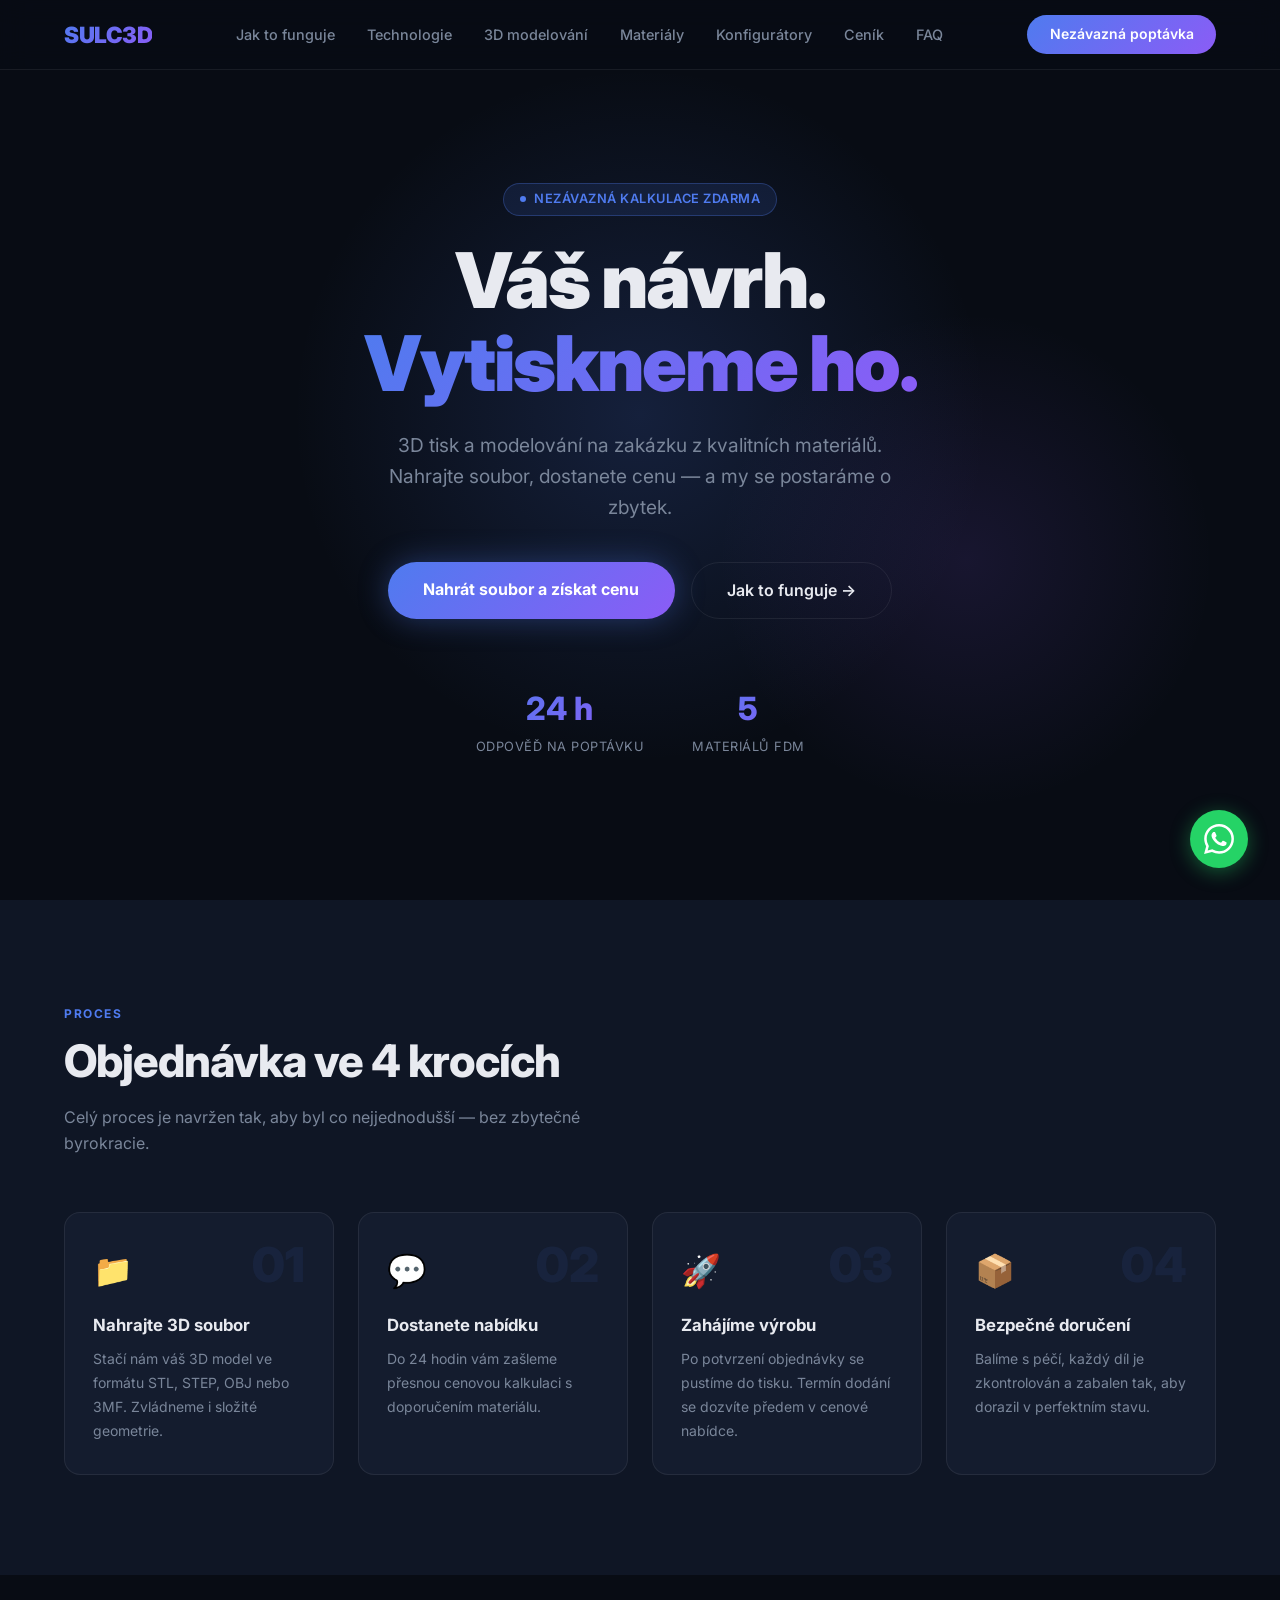
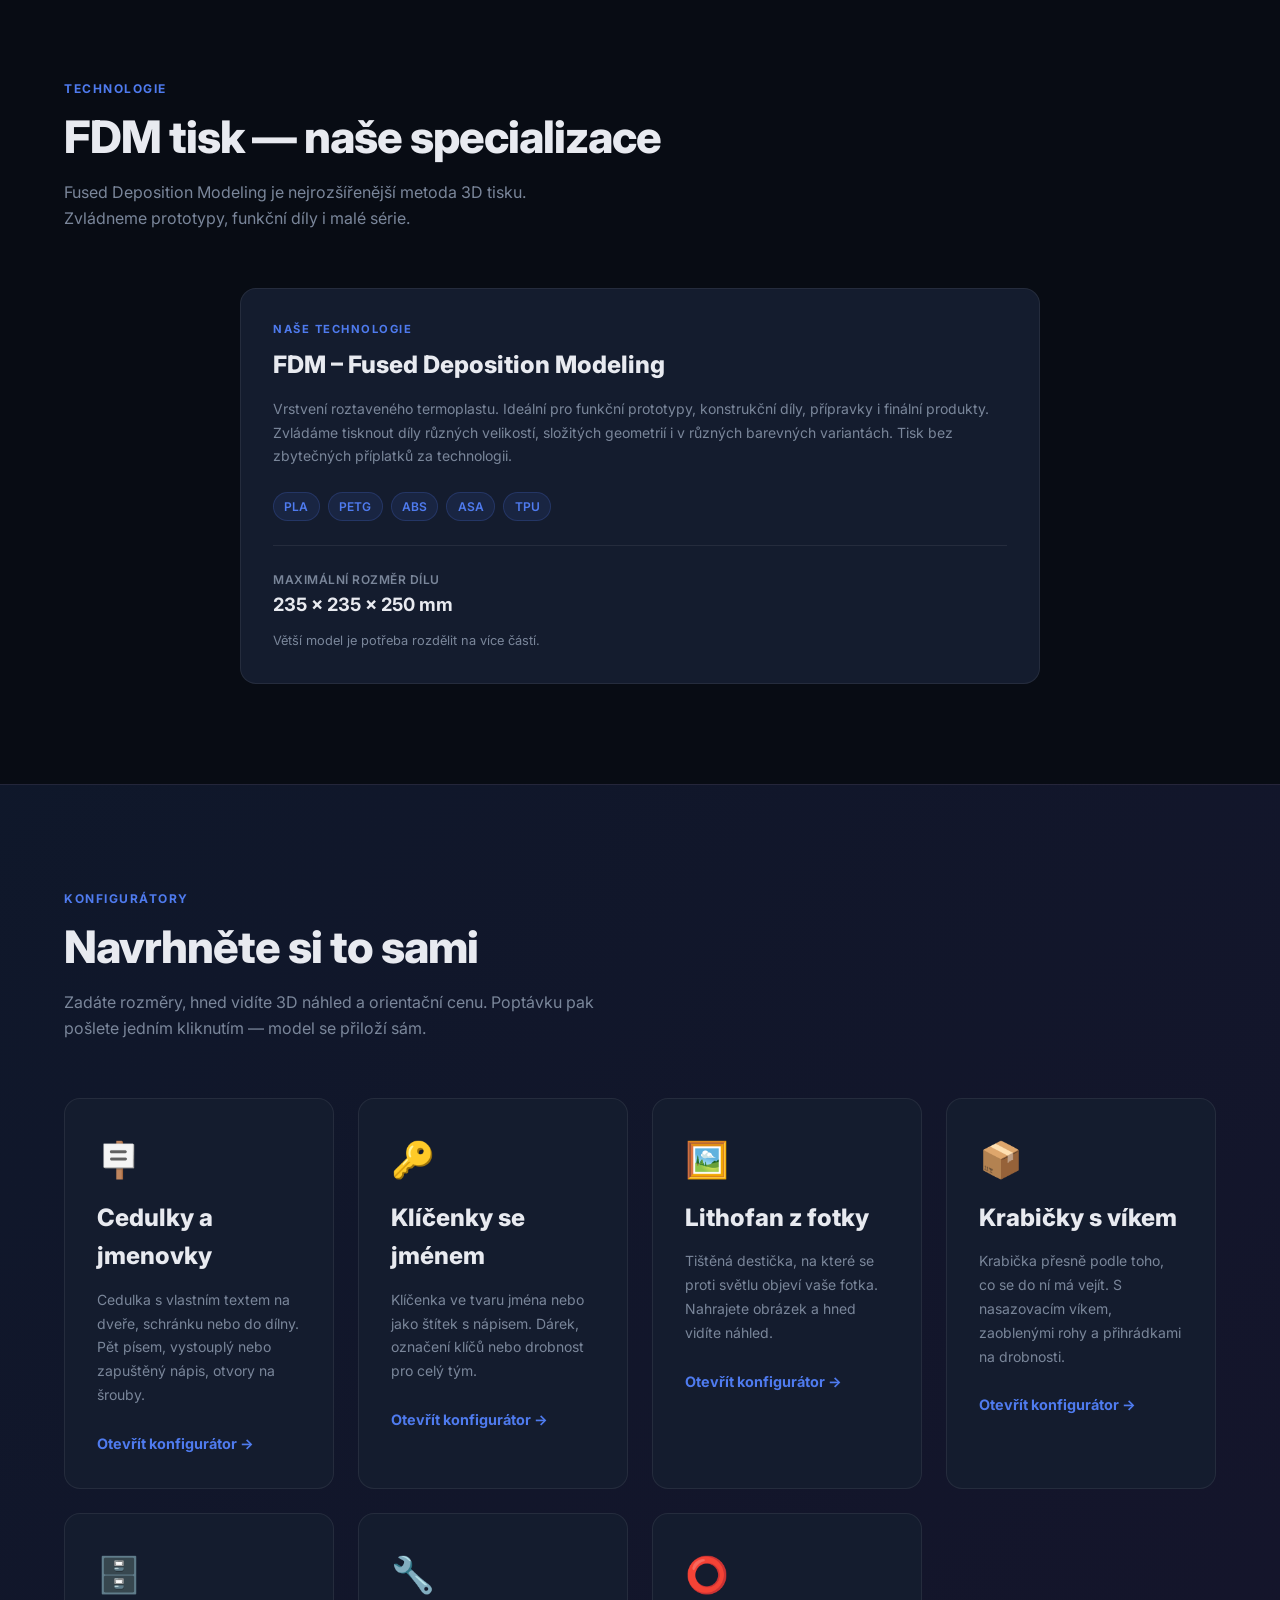
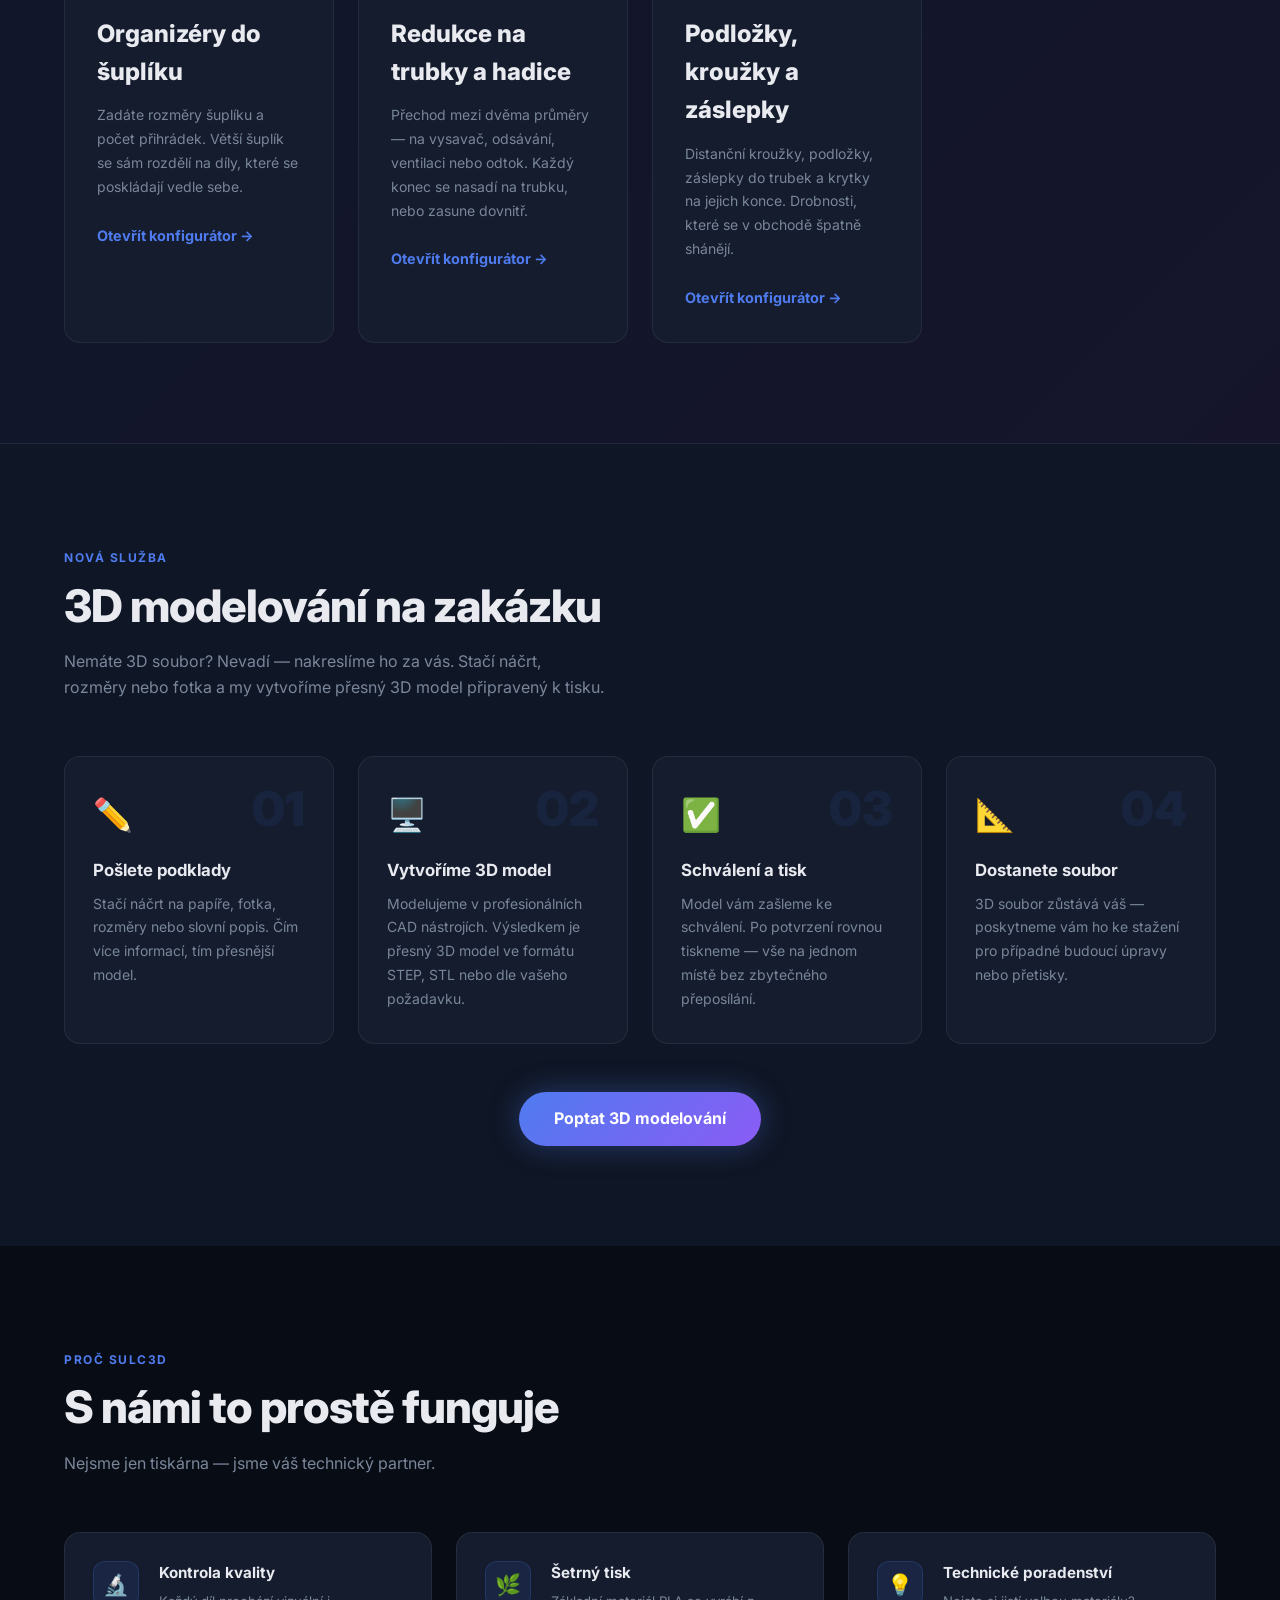
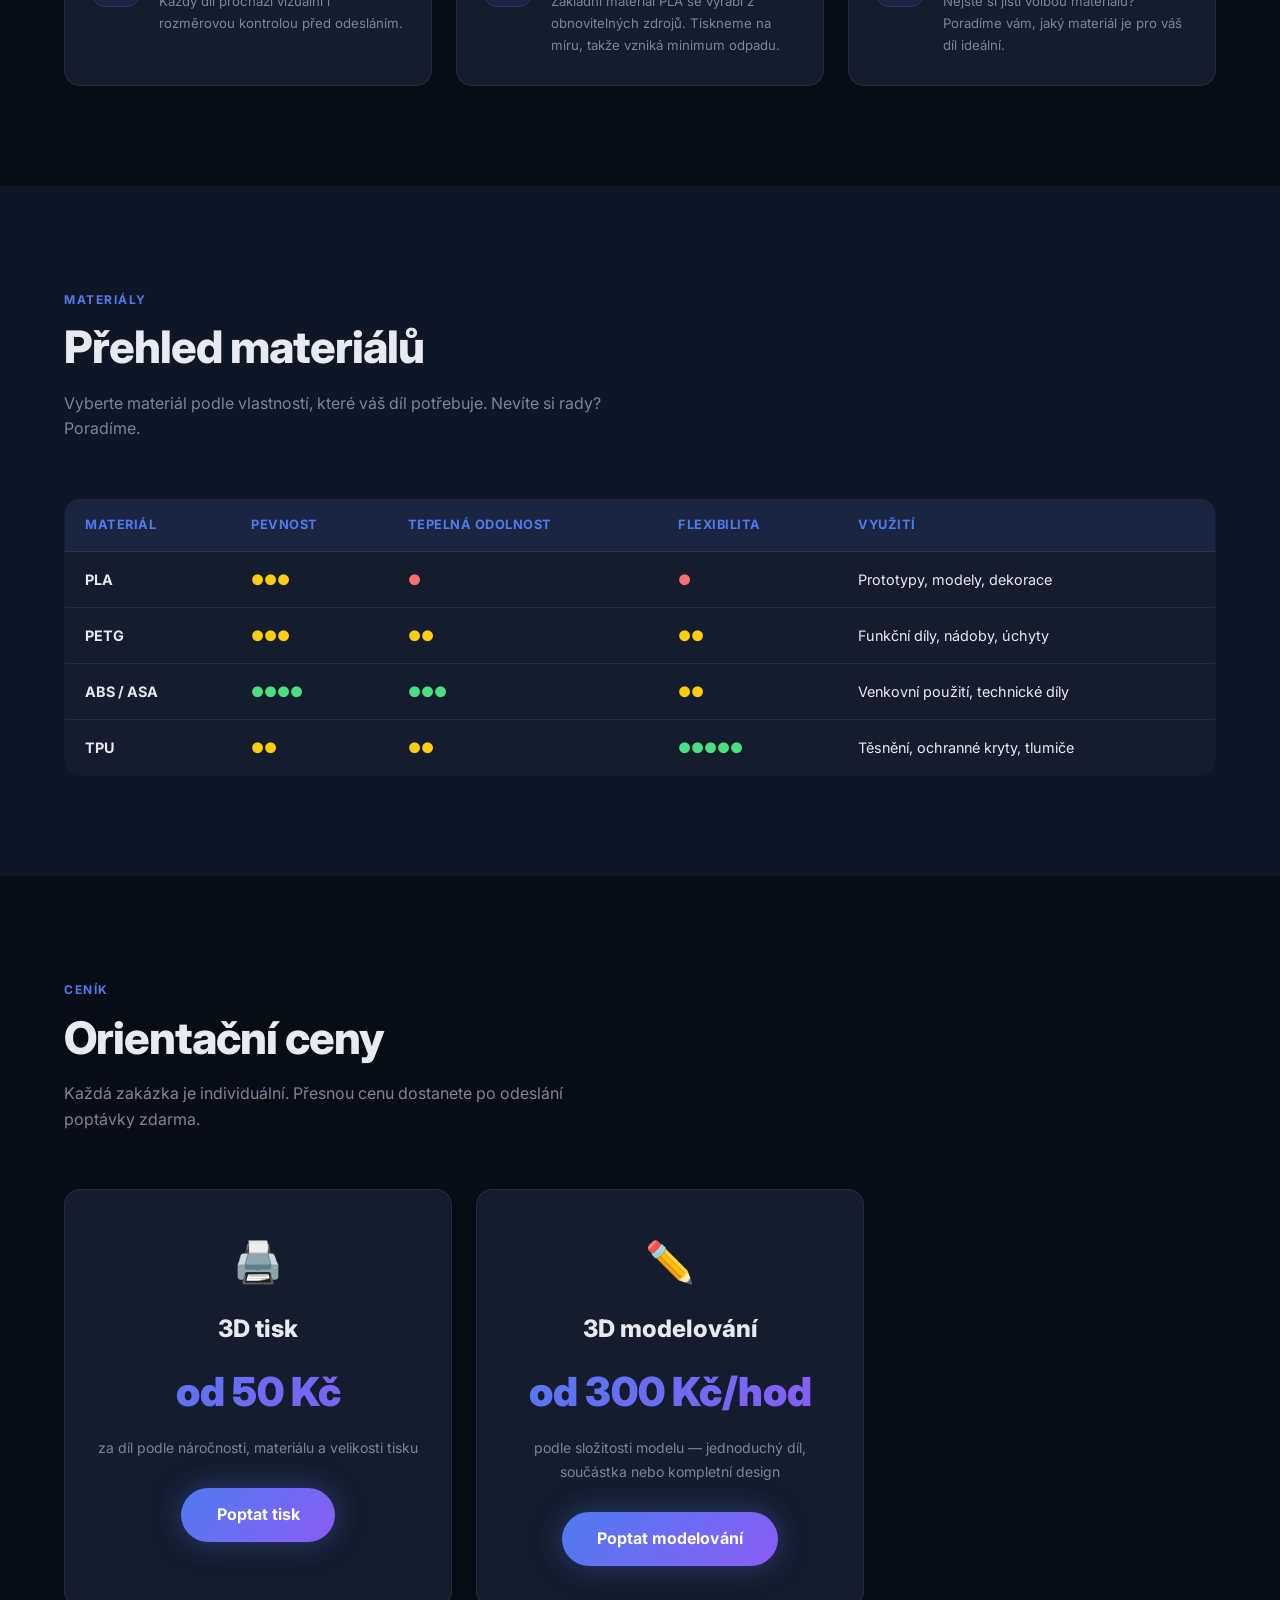
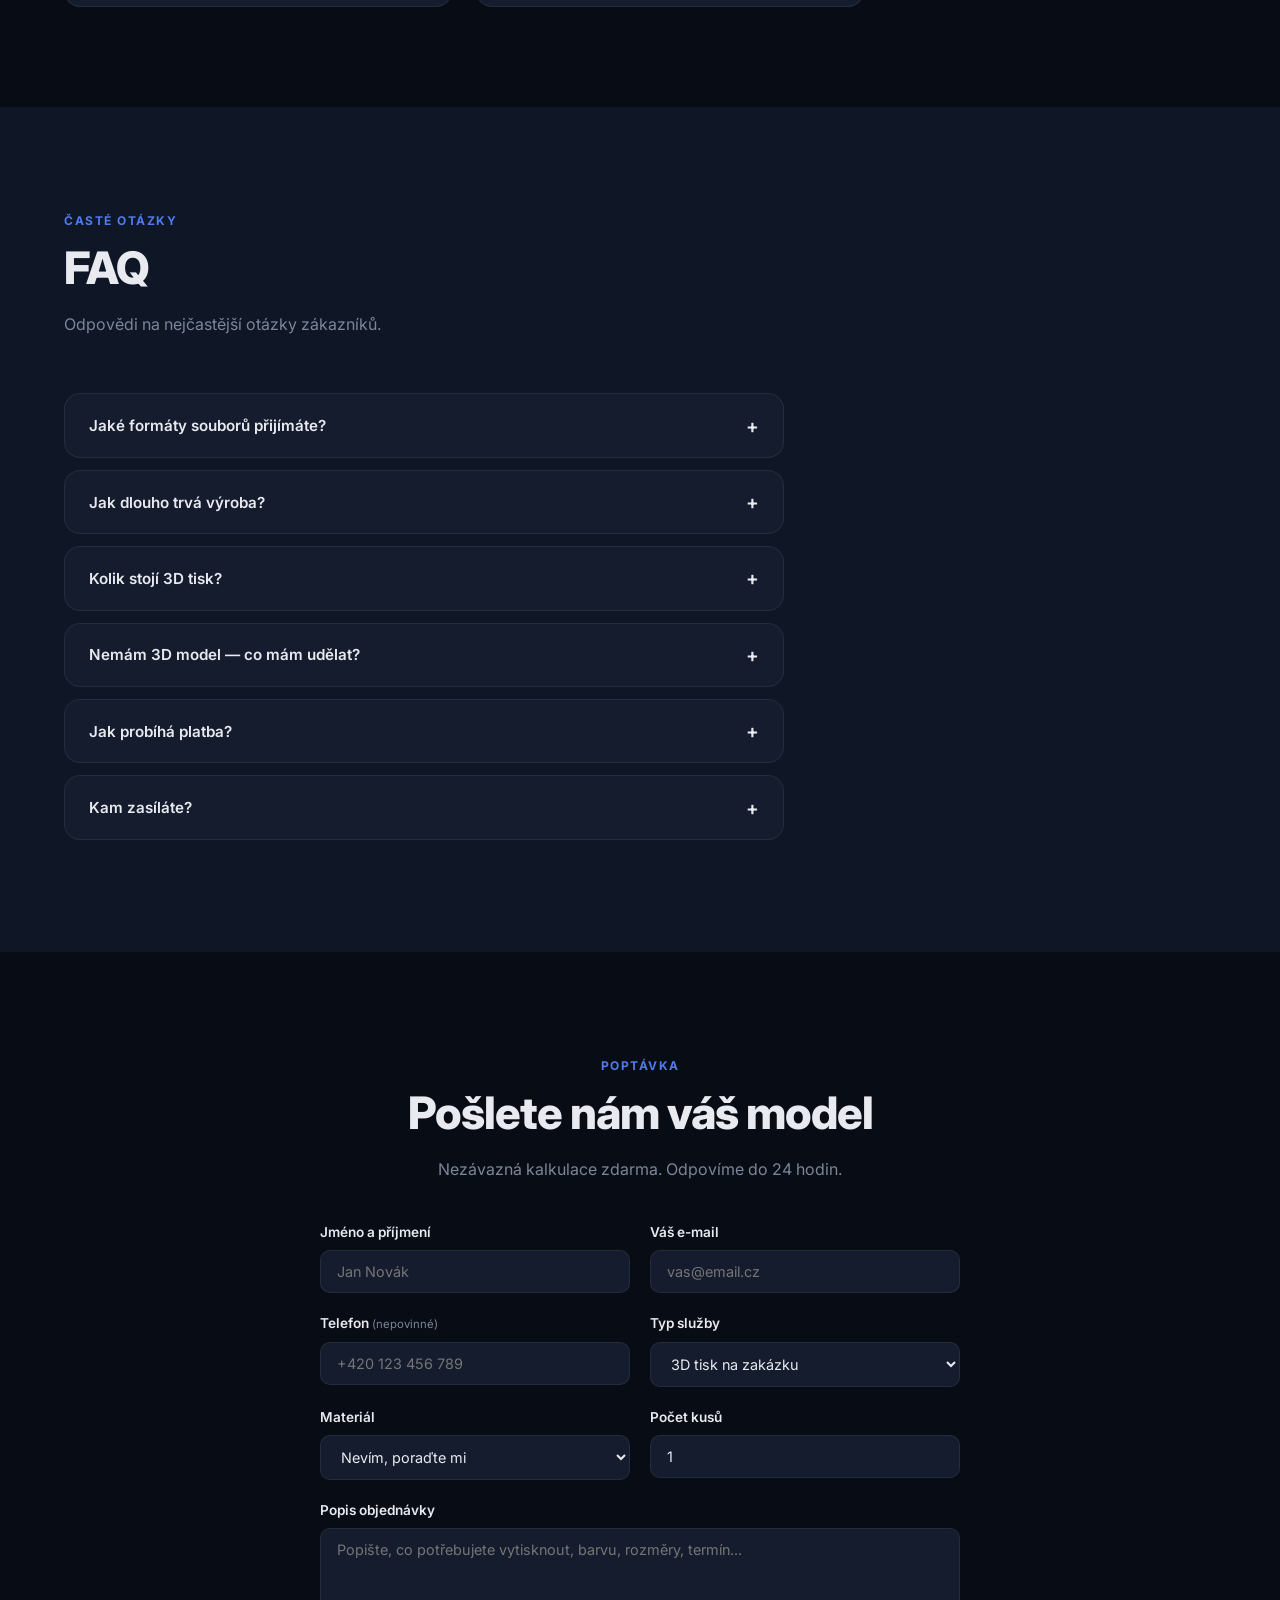
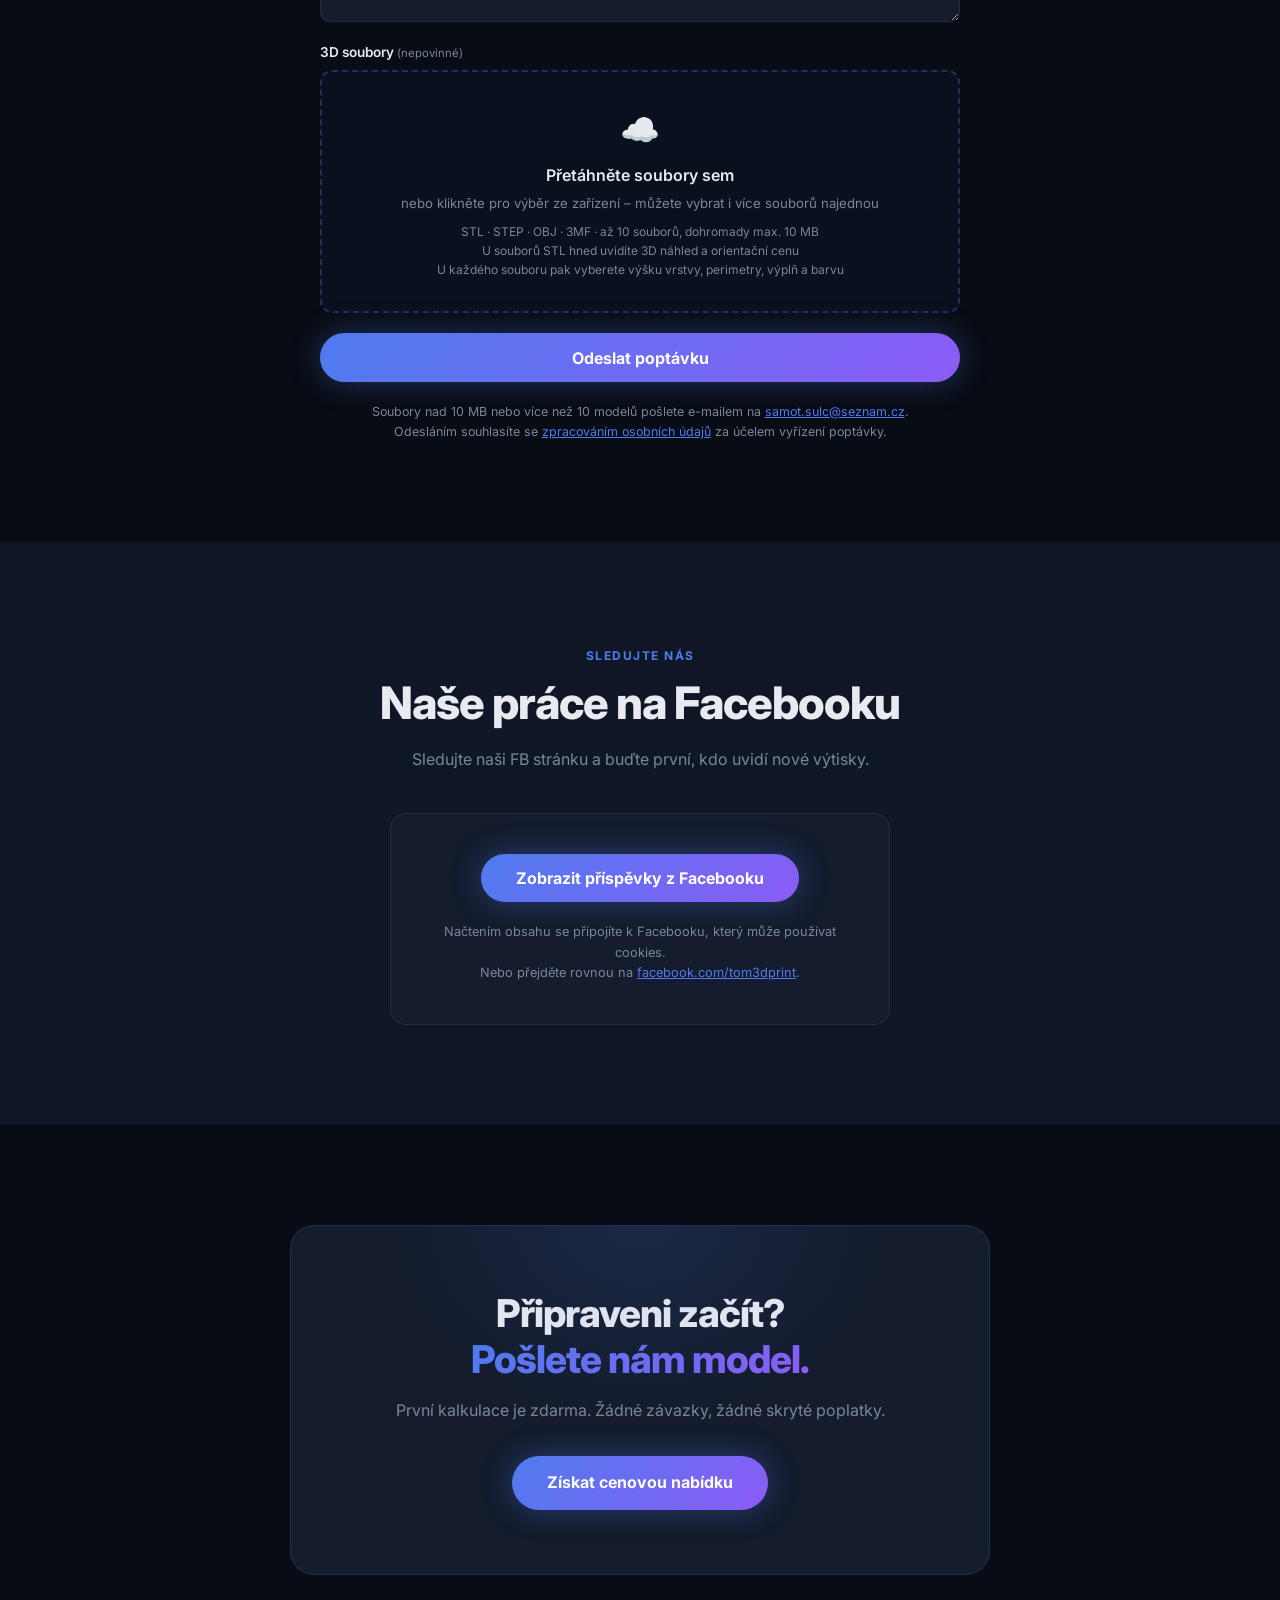
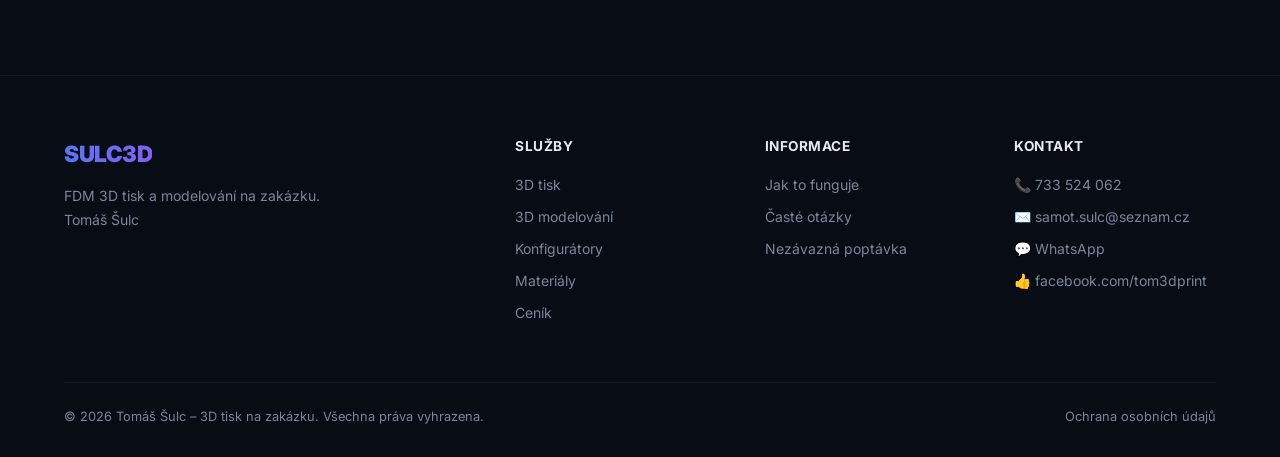
==== commit 20544ebc: "Barva filamentu (podklad + písmo u cedulek a klíčenek) s obarveným náhledem, košík v menu Co-Authore" ====
--- a/index.html
+++ b/index.html
@@ -21,7 +21,10 @@
   <meta name="twitter:card" content="summary_large_image" />
   <link rel="preconnect" href="https://fonts.googleapis.com" />
   <link rel="preconnect" href="https://fonts.gstatic.com" crossorigin />
-  <link href="https://fonts.googleapis.com/css2?family=Inter:wght@300;400;500;600;700;800;900&display=swap" rel="stylesheet" />
+  <!-- font načíst bez blokování vykreslení (do té doby systémové písmo) -->
+  <link rel="preload" as="style" href="https://fonts.googleapis.com/css2?family=Inter:wght@400;500;600;700;800;900&display=swap" />
+  <link href="https://fonts.googleapis.com/css2?family=Inter:wght@400;500;600;700;800;900&display=swap" rel="stylesheet" media="print" onload="this.media='all'" />
+  <noscript><link href="https://fonts.googleapis.com/css2?family=Inter:wght@400;500;600;700;800;900&display=swap" rel="stylesheet" /></noscript>
   <script type="application/ld+json">
   {
     "@context": "https://schema.org",
@@ -166,6 +169,13 @@
     }
 
     .nav-cta:hover { opacity: 0.85; transform: translateY(-1px); }
+    .cart-badge {
+      display: inline-grid; place-items: center;
+      min-width: 1.35em; height: 1.35em; padding: 0 0.3em; margin-left: 0.45em;
+      border-radius: 999px; background: #fff; color: #3b4fd8;
+      font-size: 0.75em; font-weight: 800; line-height: 1; vertical-align: 0.1em;
+    }
+    .cart-badge[hidden] { display: none; }
 
     .nav-toggle {
       display: none;
@@ -800,13 +810,13 @@
     }
     .fi-del:hover { color: #f87171; border-color: #f87171; }
     .fi-print {
-      grid-column: 1 / -1; display: grid; grid-template-columns: repeat(3, 1fr); gap: 0.5rem;
+      grid-column: 1 / -1; display: grid; grid-template-columns: repeat(4, minmax(0, 1fr)); gap: 0.5rem;
       font-size: 0.75rem; color: var(--muted);
     }
     .fi-print label { display: flex; flex-direction: column; gap: 0.2rem; }
-    .form-group .fi-print select { padding: 0.4rem 0.5rem; font-size: 0.8rem; }
+    .form-group .fi-print select { padding: 0.4rem 0.5rem; font-size: 0.8rem; width: 100%; min-width: 0; }
     .form-group .fi-print select:invalid { color: var(--muted); border-color: rgba(250,204,21,0.45); }
-    @media (max-width: 600px) { .fi-print { grid-template-columns: 1fr; } }
+    @media (max-width: 600px) { .fi-print { grid-template-columns: repeat(2, minmax(0, 1fr)); } }
     .file-total { font-size: 0.9rem; color: var(--text); font-weight: 600; text-align: left; }
     .file-hint { font-size: 0.78rem; color: var(--muted); text-align: left; }
     .file-hint a { color: var(--blue); }
@@ -1455,7 +1465,7 @@
         <div class="upload-icon">☁️</div>
         <div class="upload-title">Přetáhněte soubory sem</div>
         <p class="upload-sub">nebo klikněte pro výběr ze zařízení – můžete vybrat i více souborů najednou</p>
-        <p class="supported">STL · STEP · OBJ · 3MF · až 10 souborů, dohromady max. 10 MB<br />U souborů STL hned uvidíte 3D náhled a orientační cenu<br />U každého souboru pak vyberete výšku vrstvy, perimetry a výplň</p>
+        <p class="supported">STL · STEP · OBJ · 3MF · až 10 souborů, dohromady max. 10 MB<br />U souborů STL hned uvidíte 3D náhled a orientační cenu<br />U každého souboru pak vyberete výšku vrstvy, perimetry, výplň a barvu</p>
       </label>
       <p id="fileInfo" class="file-info" role="status" hidden></p>
       <ul class="file-list" id="fileList" hidden></ul>
@@ -1630,7 +1640,7 @@
   const MAX_FILES = 10;
   const MAX_TOTAL_MB = 10;
   const ALLOWED_EXT = ['stl', 'step', 'stp', 'obj', '3mf'];
-  const { CALC, csNum, parseSTL, measure, estimate, listHandoff, removeHandoff, clearHandoff, printLabel, fillPrintSelects, readPrint, createViewer } = window.Sulc3D;
+  const { CALC, csNum, parseSTL, measure, estimate, listHandoff, removeHandoff, clearHandoff, printLabel, fillPrintSelects, readPrint, validColor, colorLabel, colorRgb, fillColorSelect, setCartCount, createViewer } = window.Sulc3D;
   const form = document.getElementById('contactForm');
   const fileUpload = document.getElementById('fileUpload');
   const fileDrop = document.getElementById('fileDrop');
@@ -1657,7 +1667,7 @@
     fileInfo.hidden = !lines.length;
   }
 
-  // opts: { qty, factor, multi, handoffId, print, fixedPrint } – u modelů předaných z konfigurátoru
+  // opts: { qty, factor, multi, handoffId, print, fixedPrint, color } – u modelů předaných z konfigurátoru
   // print: nastavení tisku (vrstva, perimetry, výplň); fixedPrint: konfigurátor ho určuje sám (lithofan)
   function addFiles(list, opts = {}) {
     const errors = [];
@@ -1674,7 +1684,7 @@
         const it = {
           file, ext, qty: opts.qty || Math.max(1, parseInt(qtyInput.value, 10) || 1),
           factor: opts.factor || 1, multi: !!opts.multi, handoffId: opts.handoffId || null,
-          print: opts.print || null, fixedPrint: !!opts.fixedPrint,
+          print: opts.print || null, fixedPrint: !!opts.fixedPrint, color: validColor(opts.color), color2: validColor(opts.color2),
           pos: null, model: null, failed: false
         };
         items.push(it);
@@ -1743,7 +1753,14 @@
           printBox.append(label);
         });
         fillPrintSelects(sel, it.print);
-        printBox.addEventListener('change', () => { it.print = readPrint(sel); refresh(); });
+        // barva filamentu – nepovinná
+        const colorLabelEl = document.createElement('label');
+        const color = document.createElement('select');
+        color.setAttribute('aria-label', `Barva – ${it.file.name}`);
+        fillColorSelect(color, it.color);
+        colorLabelEl.append('Barva', color);
+        printBox.append(colorLabelEl);
+        printBox.addEventListener('change', () => { it.print = readPrint(sel); it.color = validColor(color.value); refresh(); });
       }
       li.append(printBox);
       it.row = li;
@@ -1753,6 +1770,7 @@
     // s přiloženými soubory se počet kusů zadává u každého souboru zvlášť
     fileList.hidden = fileHint.hidden = !items.length;
     kusuGroup.hidden = qtyInput.disabled = items.length > 0;
+    setCartCount(items.length);
     refresh();
   }
 
@@ -1760,7 +1778,7 @@
   function refresh() {
     let lo = 0, hi = 0, priced = 0;
     const lines = items.map((it, i) => {
-      const head = `${i + 1}) ${it.file.name} – ${it.qty} ks, ` + (it.fixedPrint ? 'tisk podle konfigurátoru' : printLabel(it.print));
+      const head = `${i + 1}) ${it.file.name} – ${it.qty} ks, ` + (it.fixedPrint ? 'tisk podle konfigurátoru' : printLabel(it.print)) + (it.color ? `, barva ${colorLabel(it.color)}` : '') + (it.color2 ? `, písmo ${colorLabel(it.color2)}` : '');
       const std = !it.print && !it.fixedPrint ? ' (pro standardní tisk, vyberte nastavení)' : '';
       it.row.classList.toggle('active', it === active);
       it.row.querySelector('.fi-name').disabled = !it.model;
@@ -1802,7 +1820,7 @@
     const it = active, e = it.est, fits = it.multi || e.fits;
     modelBox.hidden = false;
     if (!viewer) viewer = createViewer(modelCanvas);
-    if (viewer) { if (viewer.shown !== it) { viewer.setModel(it.pos, it.model); viewer.shown = it; } }
+    if (viewer) { viewer.setColor(colorRgb(it.color), colorRgb(it.color2)); if (viewer.shown !== it) { viewer.setModel(it.pos, it.model); viewer.shown = it; } }
     else modelCanvas.hidden = true;
     document.getElementById('mName').textContent = items.length > 1 ? it.file.name : '';
     document.getElementById('mDims').textContent = e.dims;
@@ -1811,7 +1829,7 @@
     document.getElementById('mPrice').textContent = e.price + (e.qty > 1 ? ` za ${e.qty} ks` : '');
     const note = document.getElementById('mNote');
     note.textContent =
-      `Odhad pro ${e.matName}${e.exact ? '' : ' (materiál upřesníme)'}, ${it.fixedPrint ? 'tisk podle konfigurátoru' : it.print ? printLabel(it.print) : 'standardní tisk (nastavení zatím nevybráno)'}, rozměry bereme v milimetrech. ` +
+      `Odhad pro ${e.matName}${e.exact ? '' : ' (materiál upřesníme)'}, ${it.fixedPrint ? 'tisk podle konfigurátoru' : it.print ? printLabel(it.print) : 'standardní tisk (nastavení zatím nevybráno)'}${it.color ? `, barva ${colorLabel(it.color)}` : ''}, rozměry bereme v milimetrech. ` +
       'Přesnou cenu potvrdíme v nabídce.' +
       (items.length > 1 ? ' Náhled jiného souboru zobrazíte kliknutím na jeho název.' : '') +
       (it.multi ? ' Soubor obsahuje všechny díly vedle sebe.' : '') +
@@ -1829,7 +1847,7 @@
     if (saved.length) {
       saved.forEach(s => addFiles(
         [new File([s.data], s.name || 'model.stl', { type: 'model/stl' })],
-        { qty: s.kusu, factor: s.factor, multi: s.multi, handoffId: s.id, print: s.print, fixedPrint: !s.print }
+        { qty: s.kusu, factor: s.factor, multi: s.multi, handoffId: s.id, print: s.print, fixedPrint: !s.print, color: s.color, color2: s.color2 }
       ));
       if (!message.value) message.value = saved.map(s => s.popis).filter(Boolean).join('\n\n');
       setMaterial(saved[saved.length - 1].material);
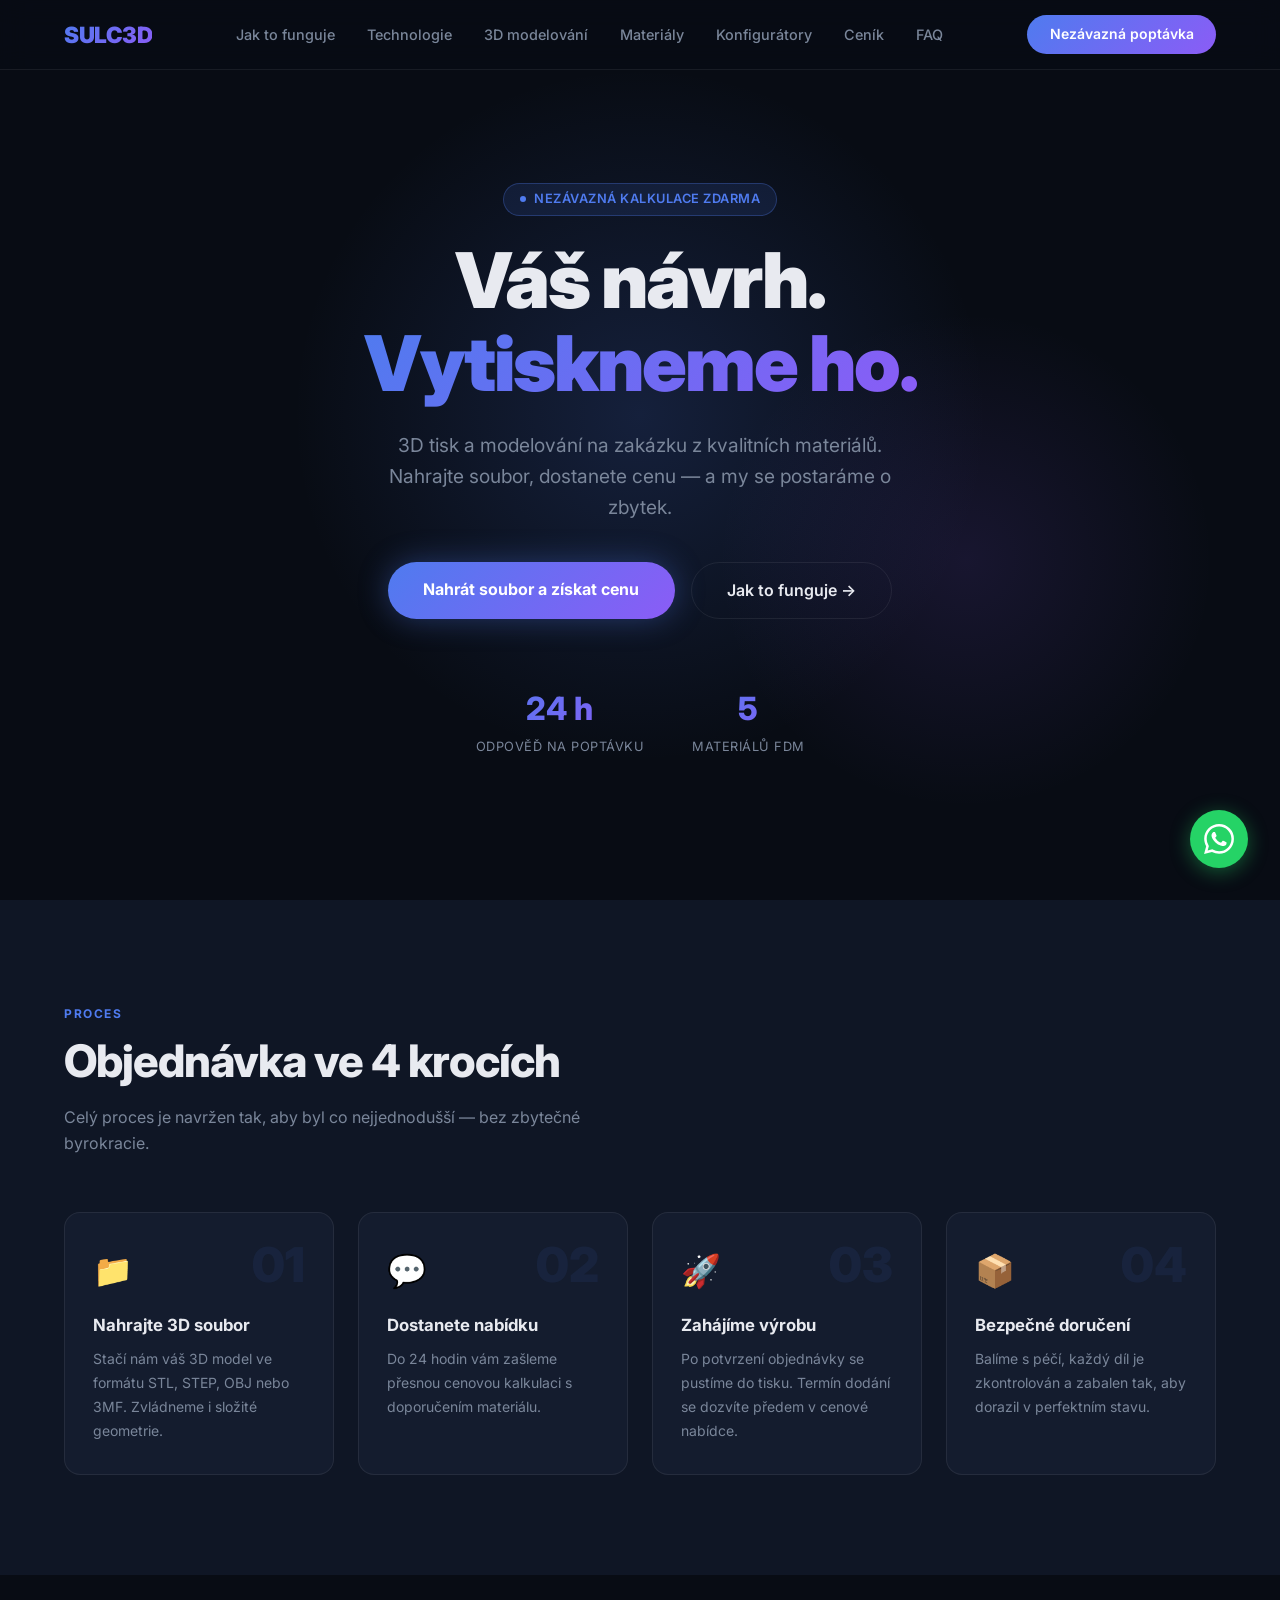
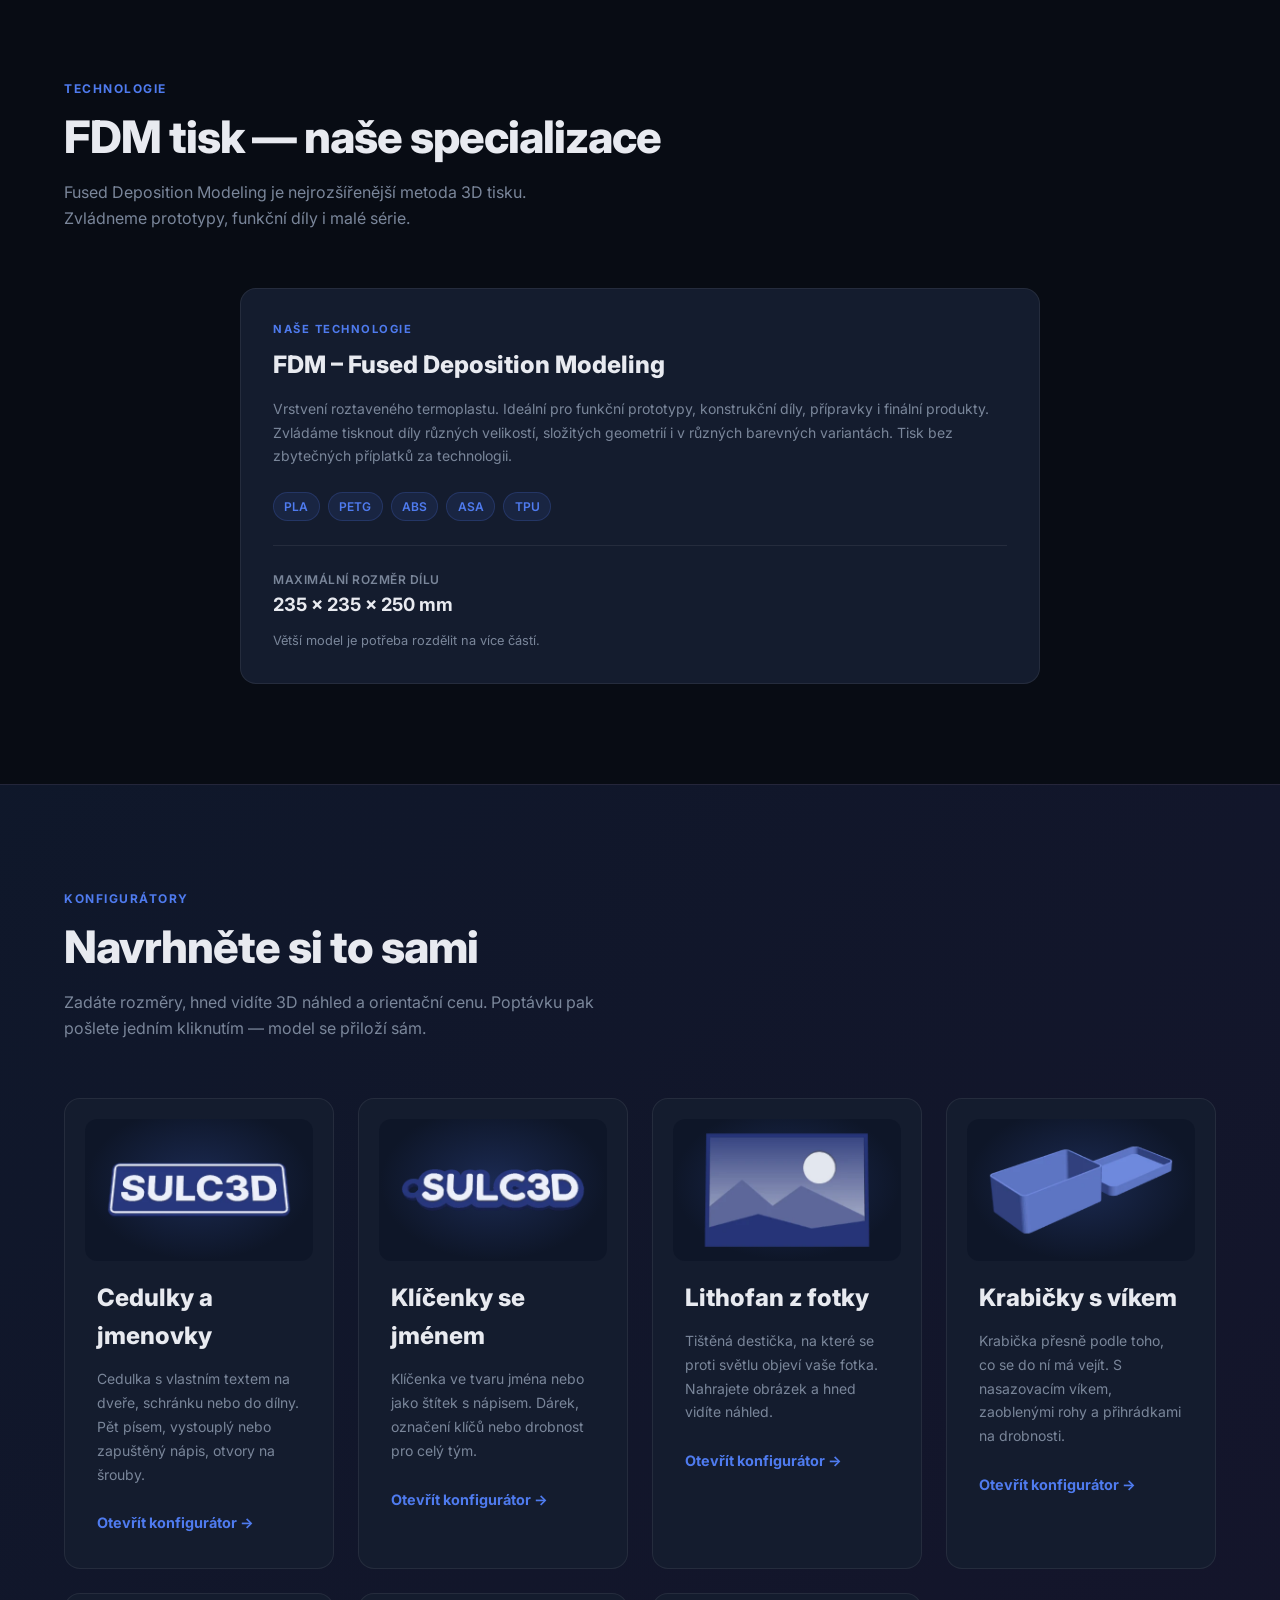
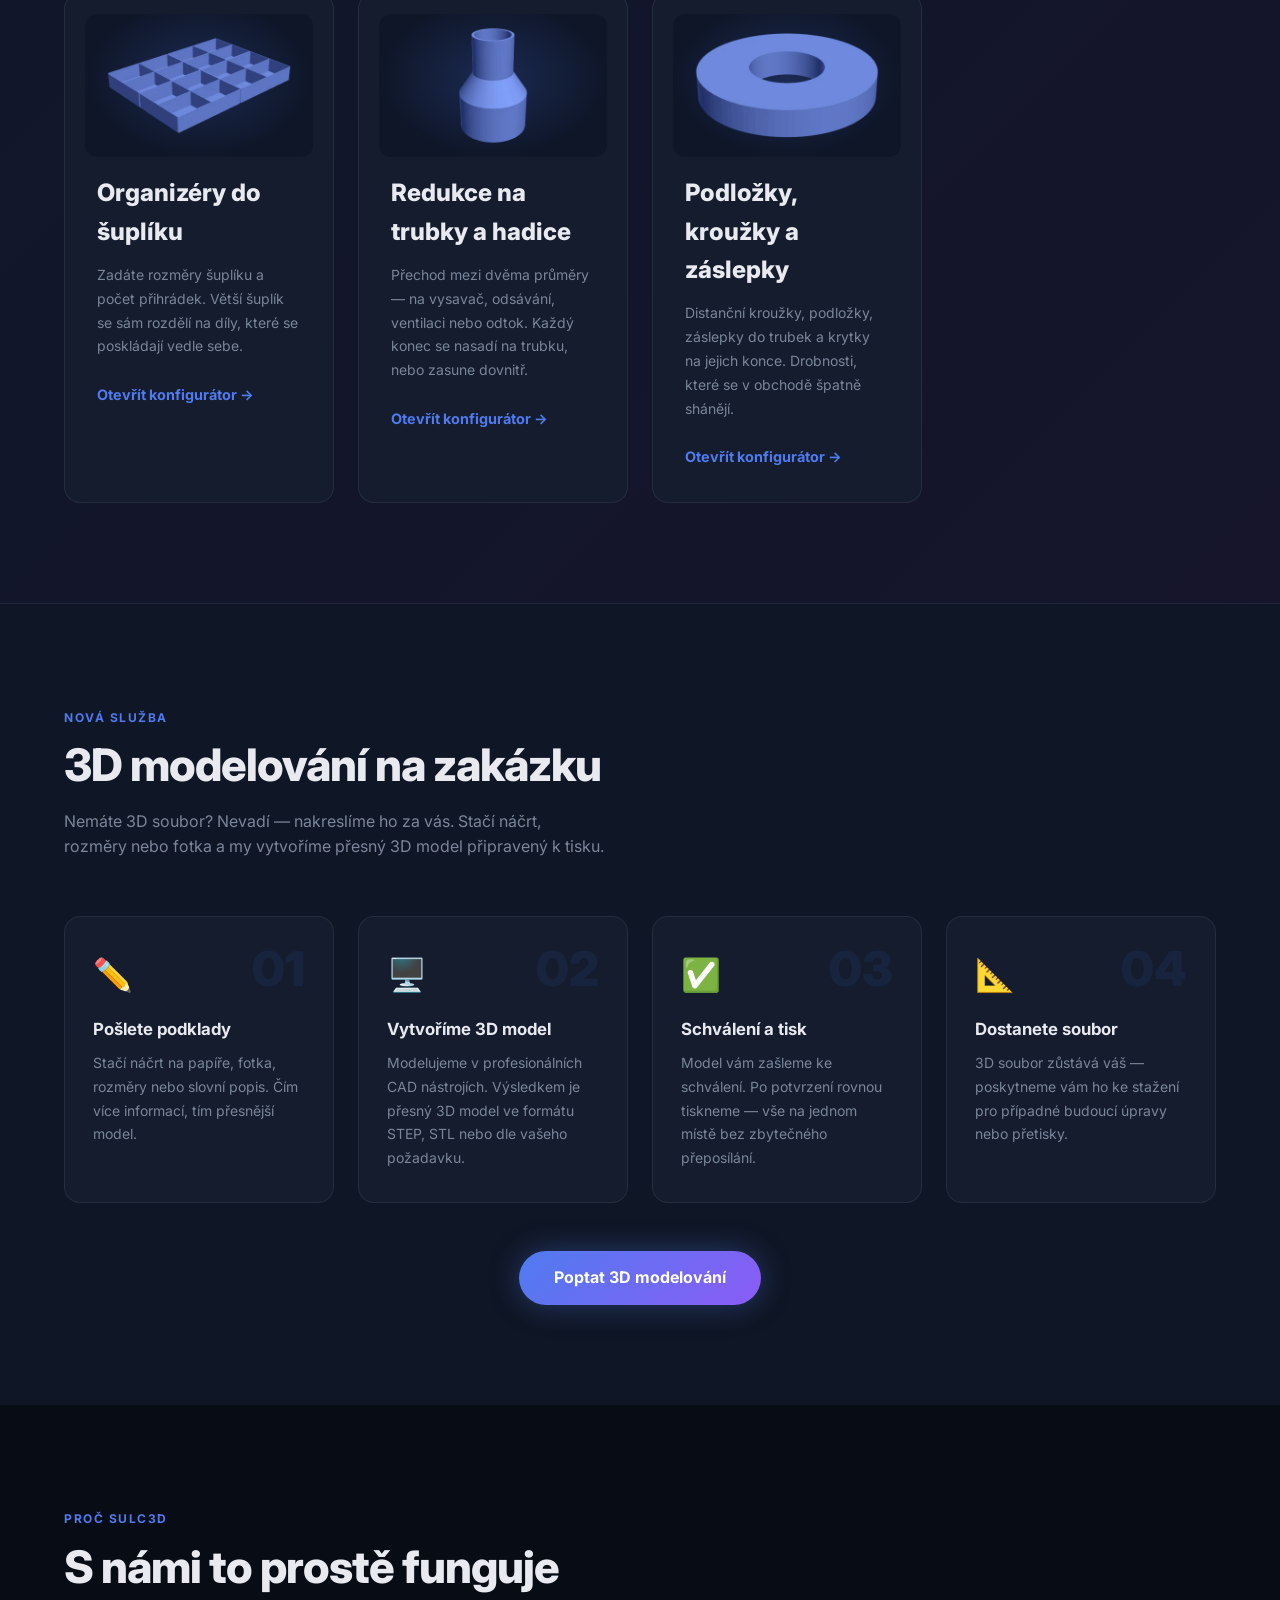
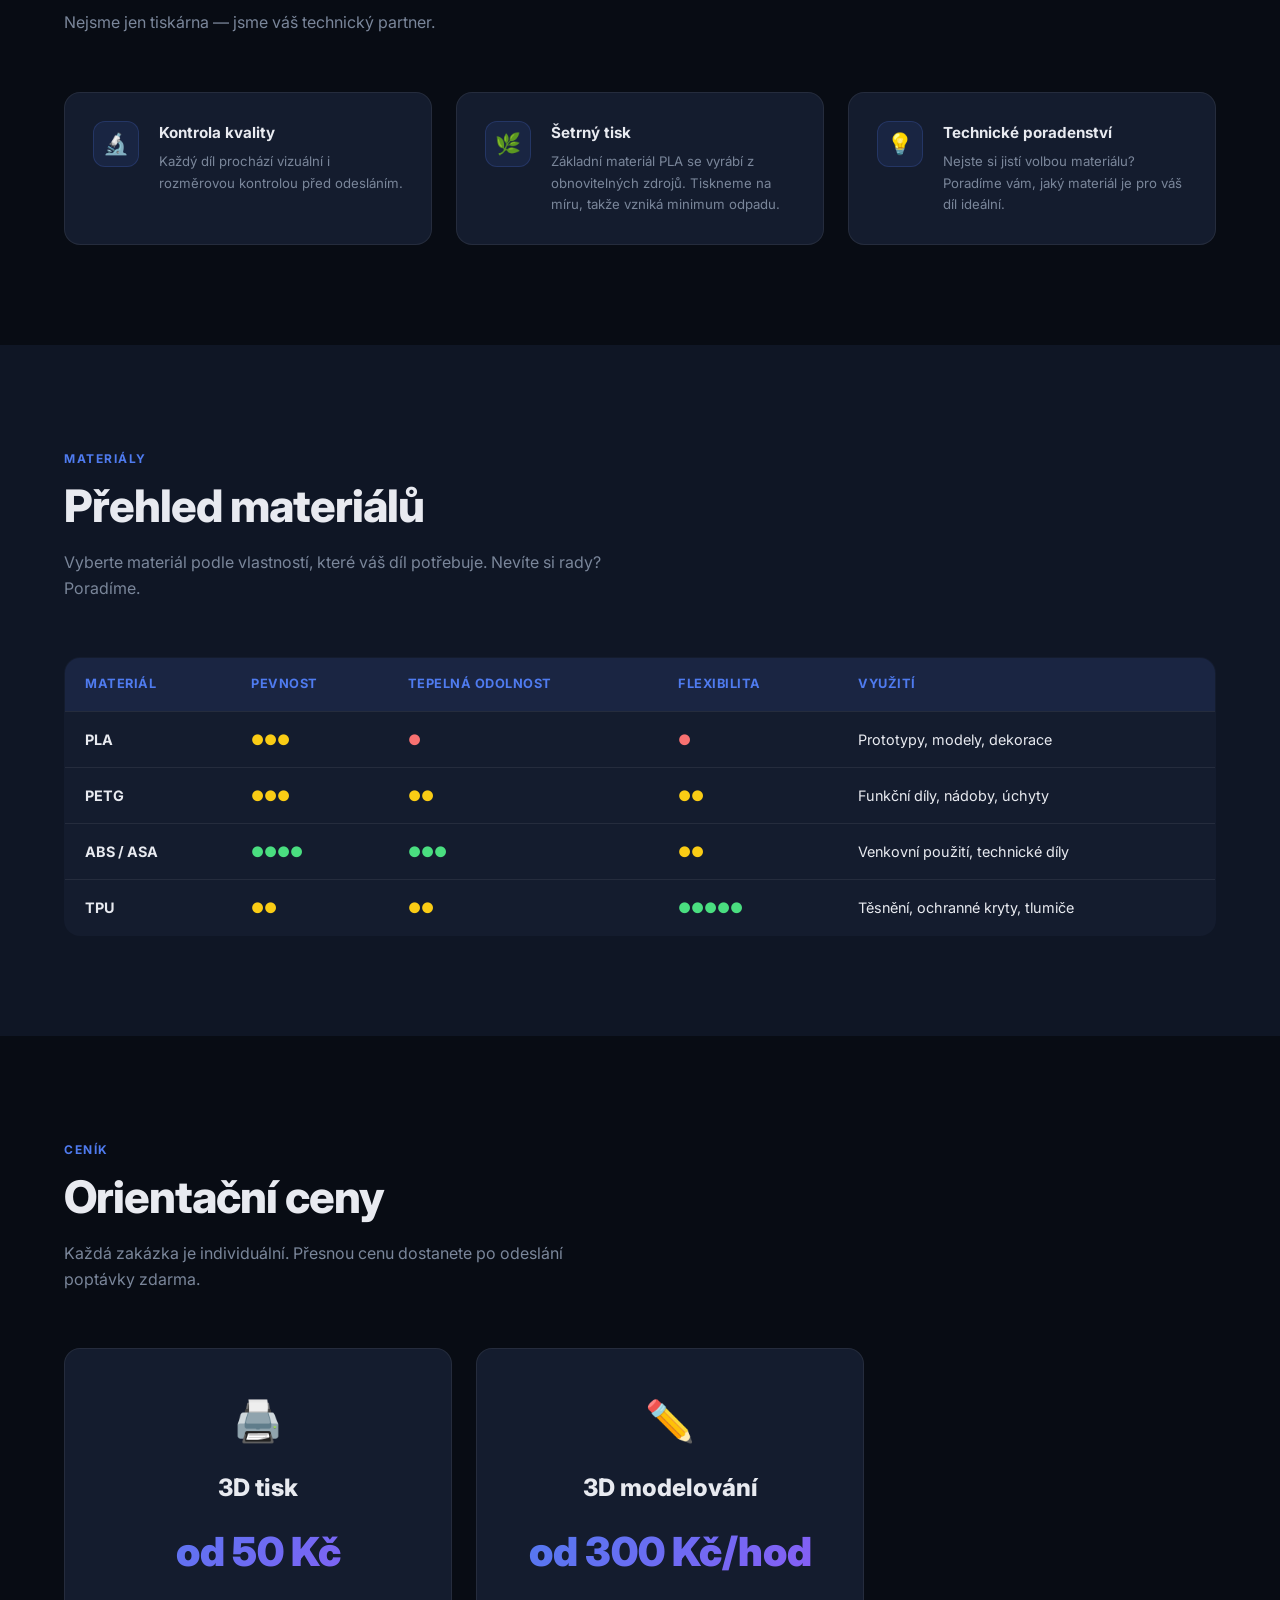
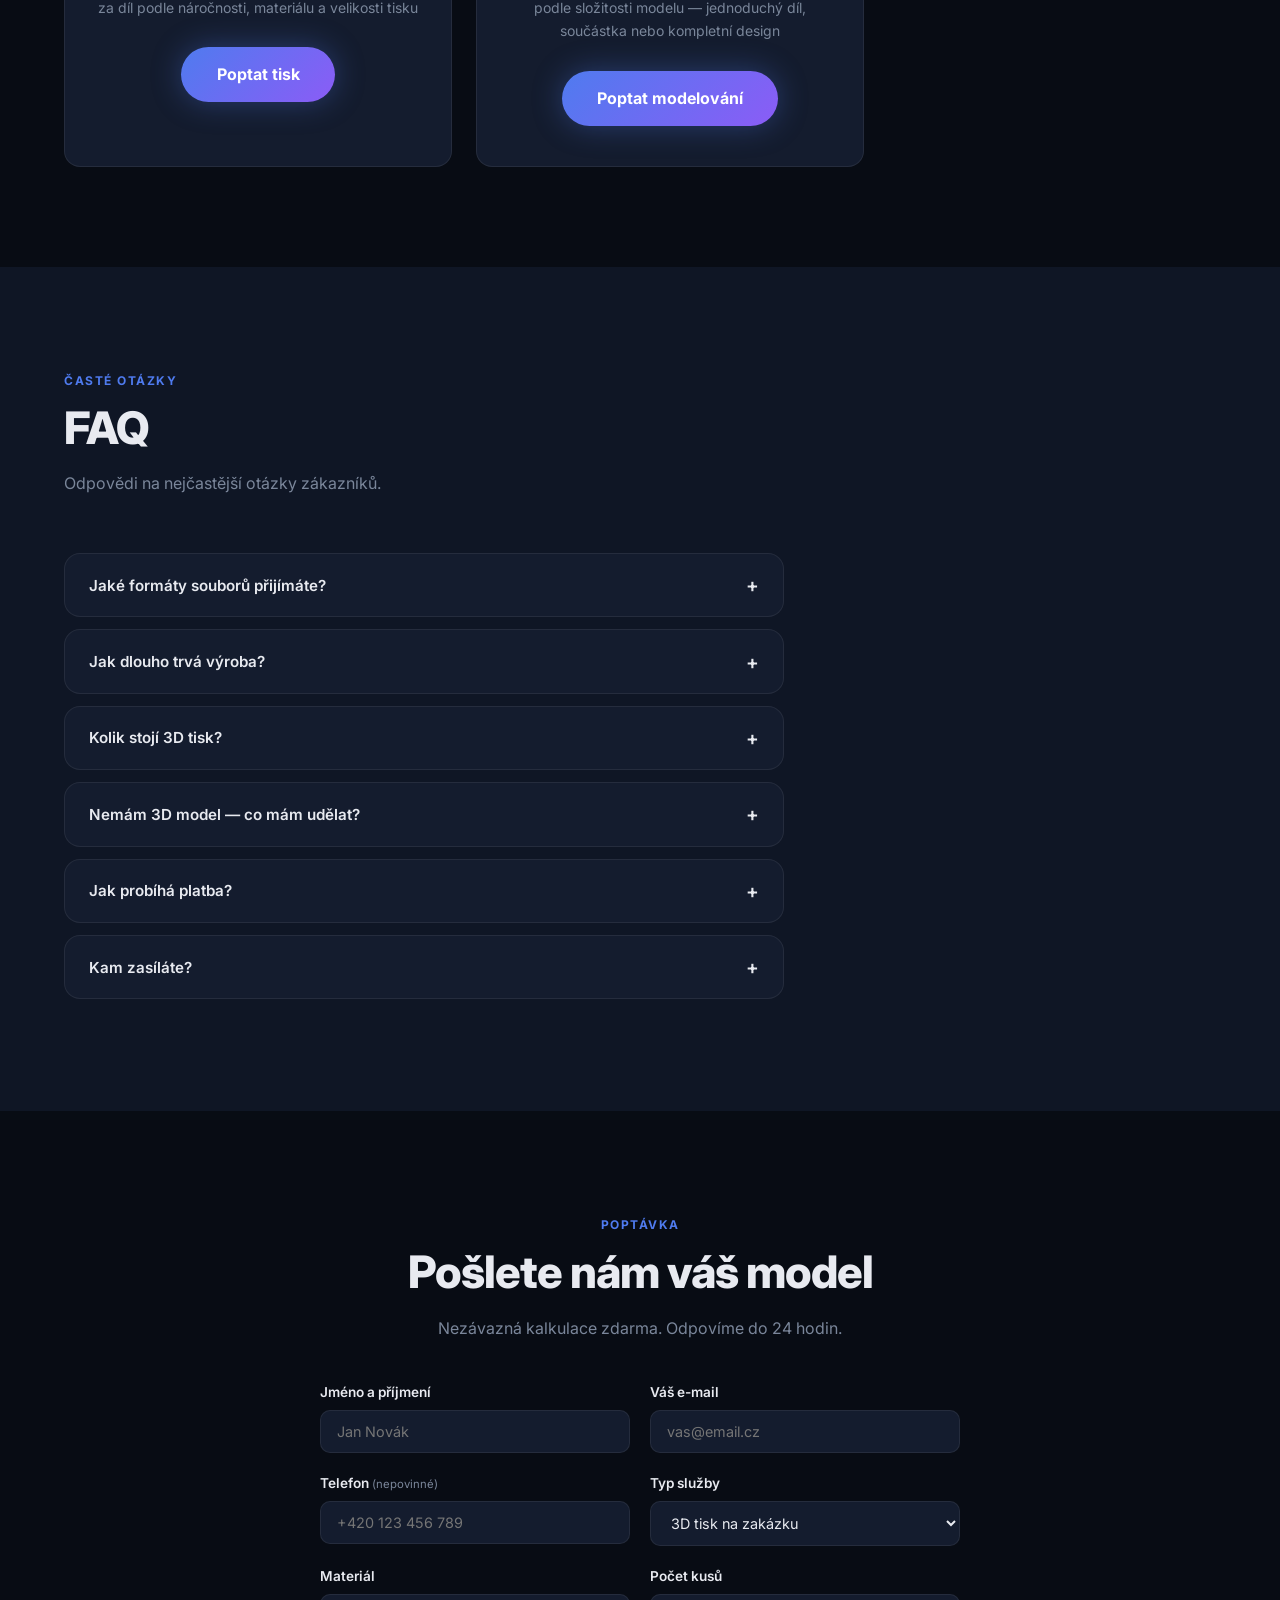
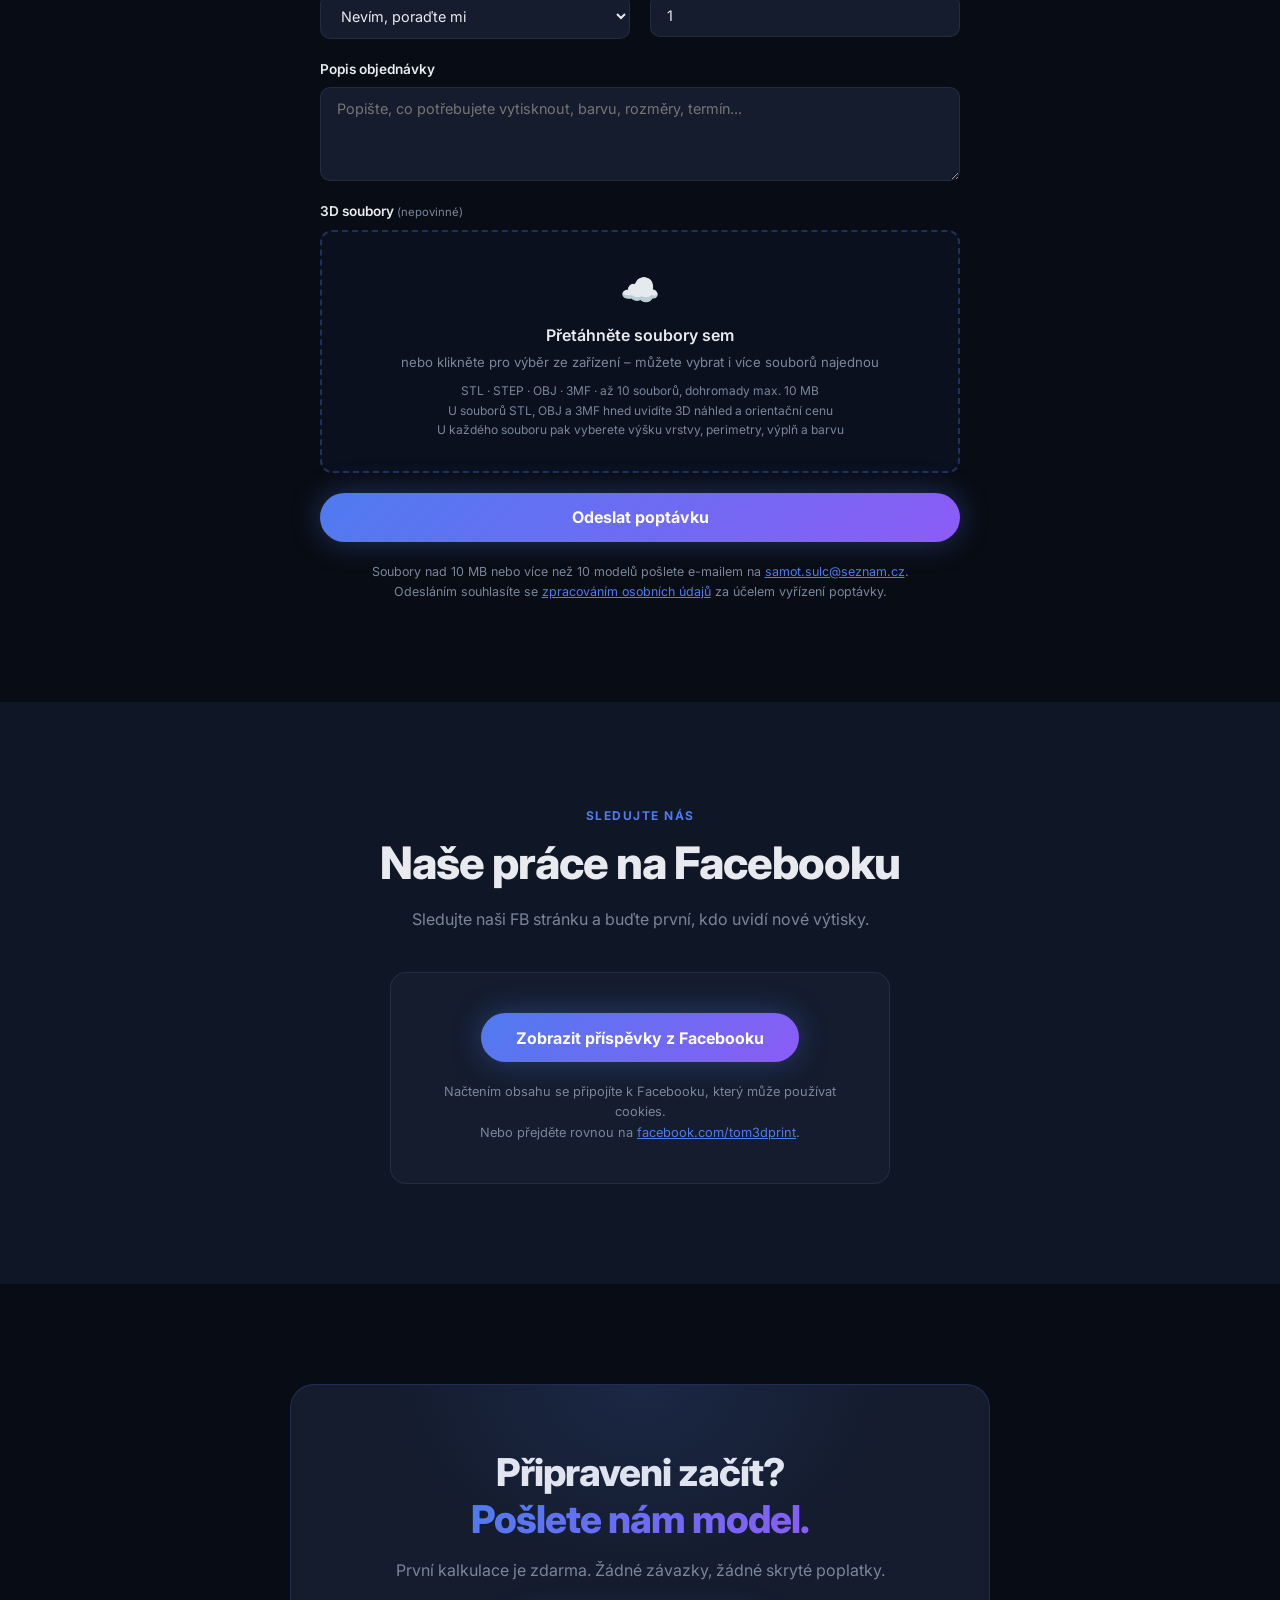
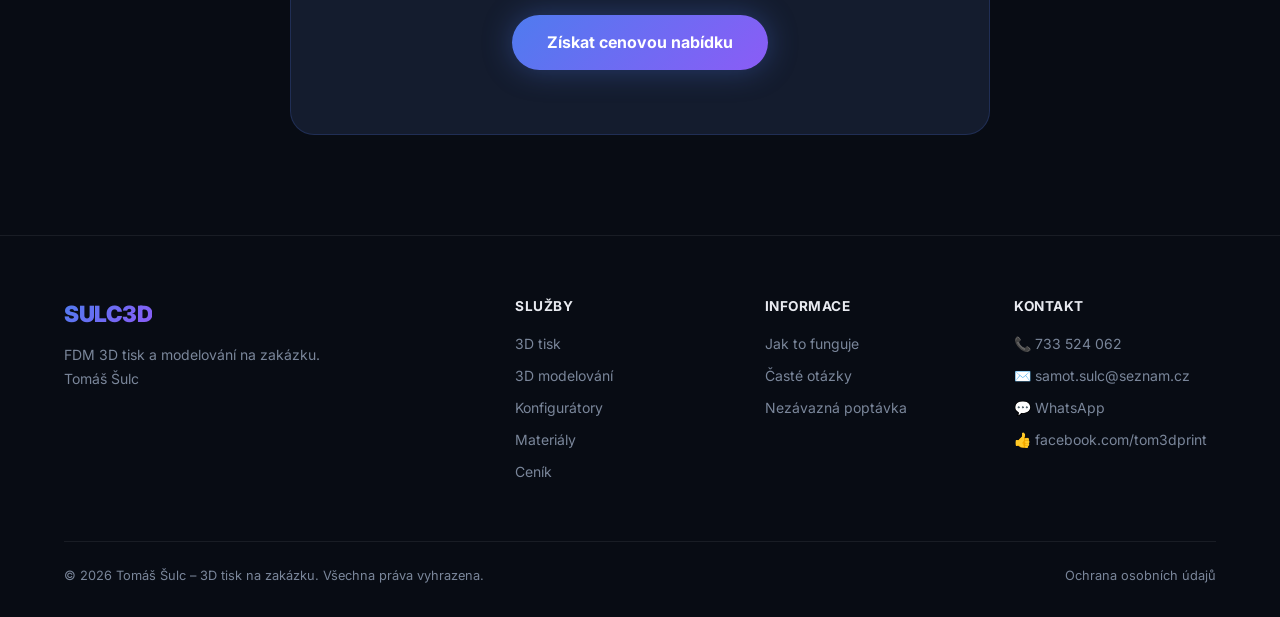
==== commit e8e34d17: "3D náhledy na kartách konfigurátorů, odhad ceny i pro OBJ a 3MF Co-Authored-By: Claude Opus 5.5 <nor" ====
--- a/index.html
+++ b/index.html
@@ -549,6 +549,14 @@
 
     .tool-card:hover { transform: translateY(-5px); border-color: rgba(79,123,239,0.4); }
     .tool-icon { font-size: 2.2rem; margin-bottom: 0.75rem; }
+    /* náhled výrobku vyrenderovaný z konfigurátoru (nahledy/*.webp) */
+    .tool-thumb {
+      aspect-ratio: 8 / 5; margin: -0.75rem -0.75rem 1.1rem; border-radius: 12px; overflow: hidden;
+      background: radial-gradient(ellipse at 50% 45%, #1b2a52 0%, #0e1628 70%);
+    }
+    .tool-thumb img { display: block; width: 100%; height: 100%; object-fit: contain; transition: transform 0.4s; }
+    .tool-card:hover .tool-thumb img { transform: scale(1.05); }
+    @media (prefers-reduced-motion: reduce) { .tool-card:hover .tool-thumb img { transform: none; } }
     .tool-link { font-size: 0.9rem; font-weight: 700; color: var(--blue); }
 
     /* ── BENEFITS ──────────────────────────────── */
@@ -1179,43 +1187,43 @@
   <p class="section-sub">Zadáte rozměry, hned vidíte 3D náhled a orientační cenu. Poptávku pak pošlete jedním kliknutím — model se přiloží sám.</p>
   <div class="tools-grid">
     <a href="/cedulky" class="tool-card reveal">
-      <div class="tool-icon">🪧</div>
+      <div class="tool-thumb"><img src="/nahledy/cedulky.webp" width="480" height="300" alt="" loading="lazy" decoding="async" /></div>
       <h3 class="tech-name">Cedulky a jmenovky</h3>
       <p class="tech-desc">Cedulka s vlastním textem na dveře, schránku nebo do dílny. Pět písem, vystouplý nebo zapuštěný nápis, otvory na šrouby.</p>
       <span class="tool-link">Otevřít konfigurátor →</span>
     </a>
     <a href="/klicenky" class="tool-card reveal">
-      <div class="tool-icon">🔑</div>
+      <div class="tool-thumb"><img src="/nahledy/klicenky.webp" width="480" height="300" alt="" loading="lazy" decoding="async" /></div>
       <h3 class="tech-name">Klíčenky se jménem</h3>
       <p class="tech-desc">Klíčenka ve tvaru jména nebo jako štítek s nápisem. Dárek, označení klíčů nebo drobnost pro celý tým.</p>
       <span class="tool-link">Otevřít konfigurátor →</span>
     </a>
     <a href="/lithofan" class="tool-card reveal">
-      <div class="tool-icon">🖼️</div>
+      <div class="tool-thumb"><img src="/nahledy/lithofan.webp" width="480" height="300" alt="" loading="lazy" decoding="async" /></div>
       <h3 class="tech-name">Lithofan z fotky</h3>
       <p class="tech-desc">Tištěná destička, na které se proti světlu objeví vaše fotka. Nahrajete obrázek a hned vidíte náhled.</p>
       <span class="tool-link">Otevřít konfigurátor →</span>
     </a>
     <a href="/krabicky" class="tool-card reveal">
-      <div class="tool-icon">📦</div>
+      <div class="tool-thumb"><img src="/nahledy/krabicky.webp" width="480" height="300" alt="" loading="lazy" decoding="async" /></div>
       <h3 class="tech-name">Krabičky s víkem</h3>
       <p class="tech-desc">Krabička přesně podle toho, co se do ní má vejít. S nasazovacím víkem, zaoblenými rohy a přihrádkami na drobnosti.</p>
       <span class="tool-link">Otevřít konfigurátor →</span>
     </a>
     <a href="/organizery" class="tool-card reveal">
-      <div class="tool-icon">🗄️</div>
+      <div class="tool-thumb"><img src="/nahledy/organizery.webp" width="480" height="300" alt="" loading="lazy" decoding="async" /></div>
       <h3 class="tech-name">Organizéry do šuplíku</h3>
       <p class="tech-desc">Zadáte rozměry šuplíku a počet přihrádek. Větší šuplík se sám rozdělí na díly, které se poskládají vedle sebe.</p>
       <span class="tool-link">Otevřít konfigurátor →</span>
     </a>
     <a href="/redukce" class="tool-card reveal">
-      <div class="tool-icon">🔧</div>
+      <div class="tool-thumb"><img src="/nahledy/redukce.webp" width="480" height="300" alt="" loading="lazy" decoding="async" /></div>
       <h3 class="tech-name">Redukce na trubky a hadice</h3>
       <p class="tech-desc">Přechod mezi dvěma průměry — na vysavač, odsávání, ventilaci nebo odtok. Každý konec se nasadí na trubku, nebo zasune dovnitř.</p>
       <span class="tool-link">Otevřít konfigurátor →</span>
     </a>
     <a href="/krouzky" class="tool-card reveal">
-      <div class="tool-icon">⭕</div>
+      <div class="tool-thumb"><img src="/nahledy/krouzky.webp" width="480" height="300" alt="" loading="lazy" decoding="async" /></div>
       <h3 class="tech-name">Podložky, kroužky a záslepky</h3>
       <p class="tech-desc">Distanční kroužky, podložky, záslepky do trubek a krytky na jejich konce. Drobnosti, které se v obchodě špatně shánějí.</p>
       <span class="tool-link">Otevřít konfigurátor →</span>
@@ -1465,7 +1473,7 @@
         <div class="upload-icon">☁️</div>
         <div class="upload-title">Přetáhněte soubory sem</div>
         <p class="upload-sub">nebo klikněte pro výběr ze zařízení – můžete vybrat i více souborů najednou</p>
-        <p class="supported">STL · STEP · OBJ · 3MF · až 10 souborů, dohromady max. 10 MB<br />U souborů STL hned uvidíte 3D náhled a orientační cenu<br />U každého souboru pak vyberete výšku vrstvy, perimetry, výplň a barvu</p>
+        <p class="supported">STL · STEP · OBJ · 3MF · až 10 souborů, dohromady max. 10 MB<br />U souborů STL, OBJ a 3MF hned uvidíte 3D náhled a orientační cenu<br />U každého souboru pak vyberete výšku vrstvy, perimetry, výplň a barvu</p>
       </label>
       <p id="fileInfo" class="file-info" role="status" hidden></p>
       <ul class="file-list" id="fileList" hidden></ul>
@@ -1640,7 +1648,7 @@
   const MAX_FILES = 10;
   const MAX_TOTAL_MB = 10;
   const ALLOWED_EXT = ['stl', 'step', 'stp', 'obj', '3mf'];
-  const { CALC, csNum, parseSTL, measure, estimate, listHandoff, removeHandoff, clearHandoff, printLabel, fillPrintSelects, readPrint, validColor, colorLabel, colorRgb, fillColorSelect, setCartCount, createViewer } = window.Sulc3D;
+  const { CALC, csNum, parseSTL, parseModel, PREVIEW_EXT, measure, estimate, listHandoff, removeHandoff, clearHandoff, printLabel, fillPrintSelects, readPrint, validColor, colorLabel, colorRgb, fillColorSelect, setCartCount, createViewer } = window.Sulc3D;
   const form = document.getElementById('contactForm');
   const fileUpload = document.getElementById('fileUpload');
   const fileDrop = document.getElementById('fileDrop');
@@ -1688,9 +1696,10 @@
           pos: null, model: null, failed: false
         };
         items.push(it);
-        if (ext === 'stl') {
+        if (PREVIEW_EXT.includes(ext)) {
           file.arrayBuffer()
-            .then(buf => { it.pos = parseSTL(buf); it.model = measure(it.pos); })
+            .then(buf => parseModel(buf, ext))
+            .then(r => { it.pos = r.pos; it.model = measure(it.pos); if (r.parts > 1) it.multi = true; })
             .catch(() => { it.failed = true; })
             .then(() => { if (items.includes(it)) { if (!active && it.model) active = it; refresh(); } });
         }
@@ -1786,7 +1795,7 @@
         it.est = null;
         it.meta.classList.remove('warn');
         it.meta.textContent = mb(it.file.size) + (
-          it.ext !== 'stl' ? ' · náhled a odhad ceny umíme jen u STL, cenu pošleme v nabídce'
+          !PREVIEW_EXT.includes(it.ext) ? ' · u STEP náhled a odhad ceny neumíme, cenu pošleme v nabídce'
           : it.failed ? ' · náhled se nepodařilo vytvořit, soubor ale odešleme'
           : ' · načítám…');
         return head + ', bez odhadu';
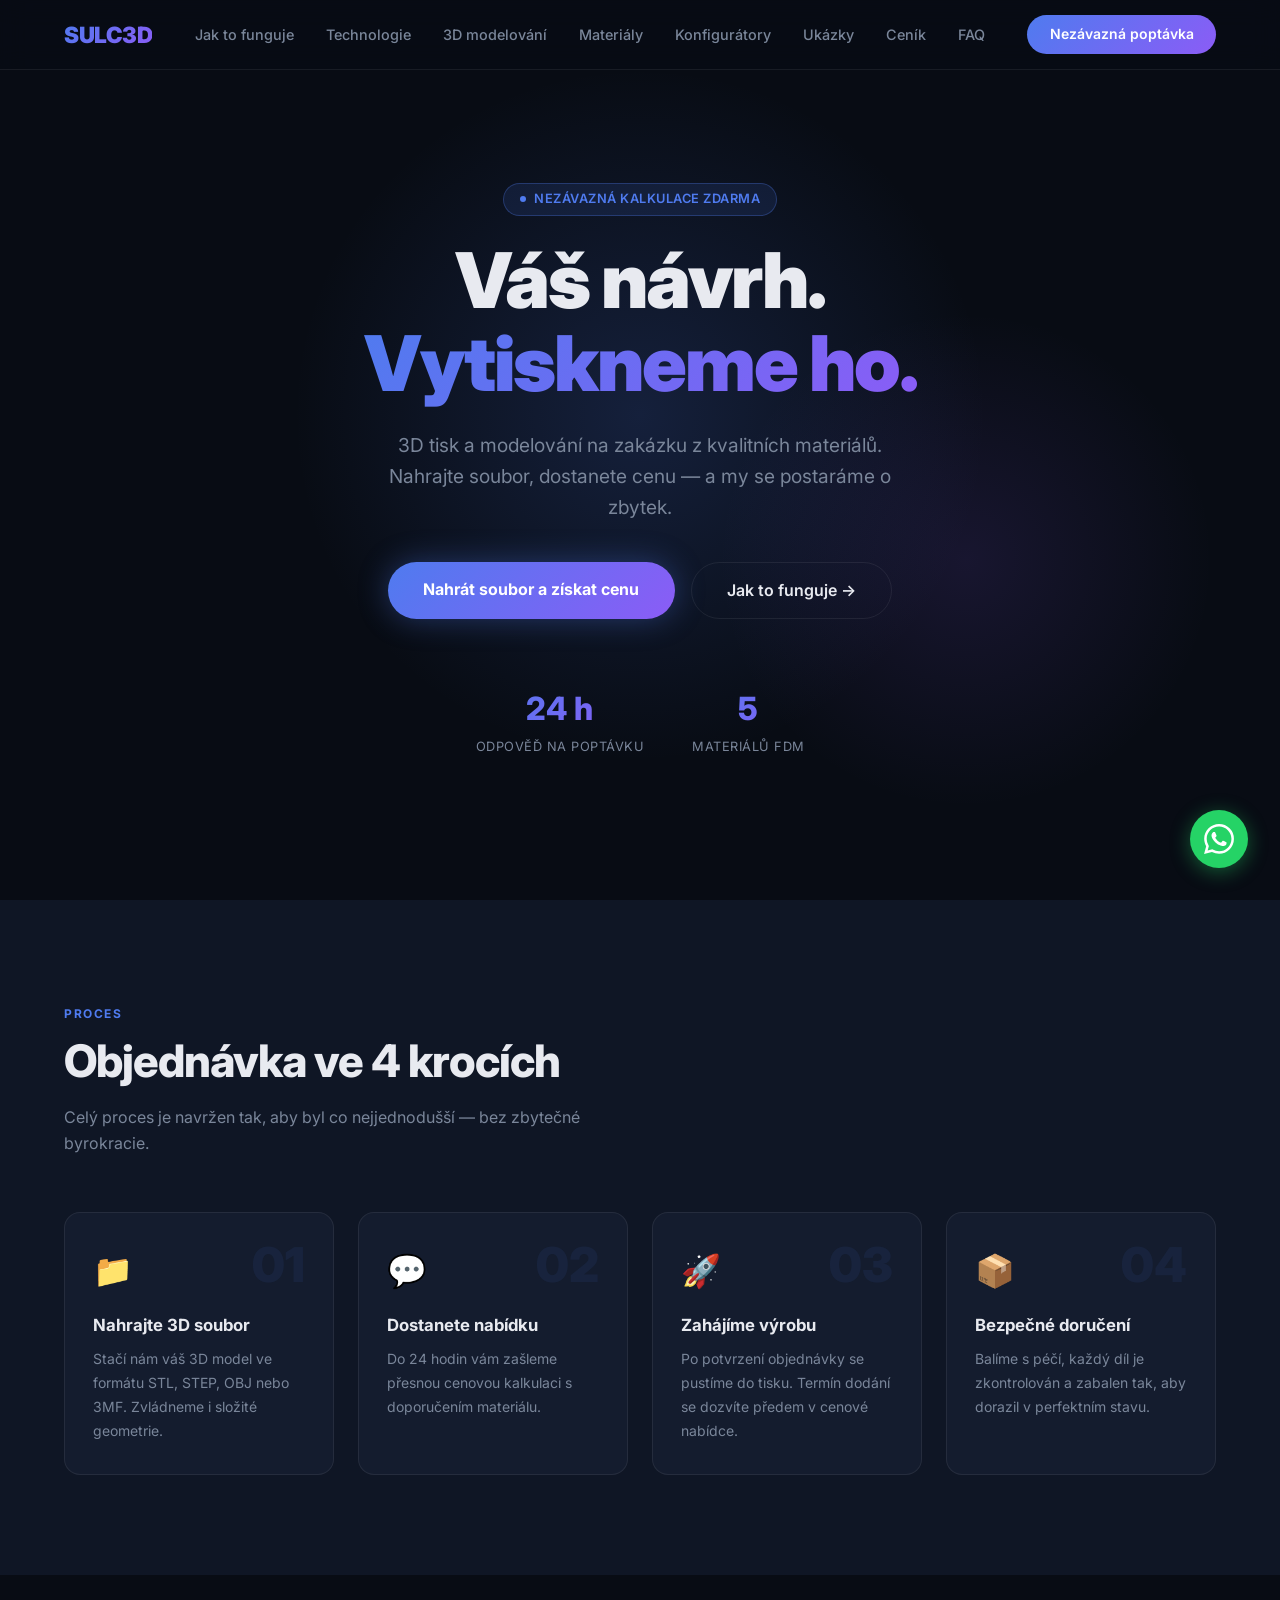
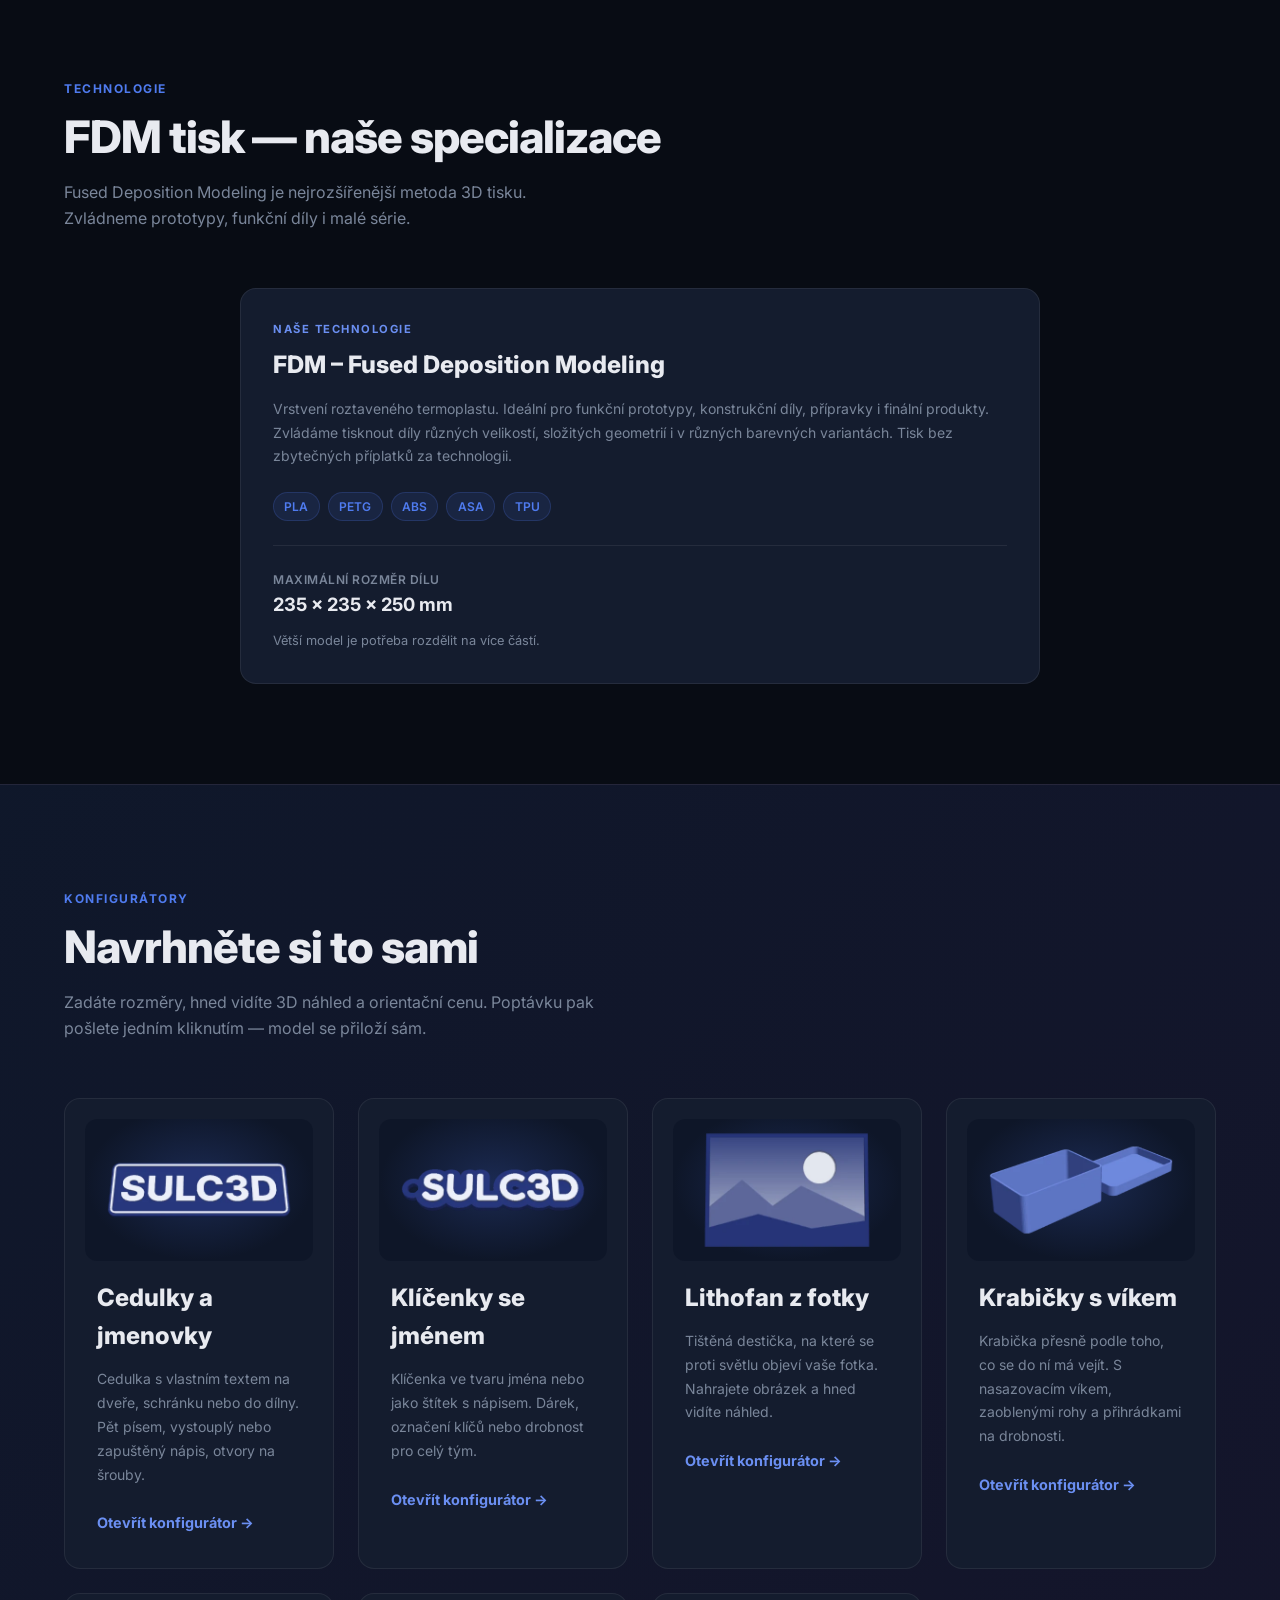
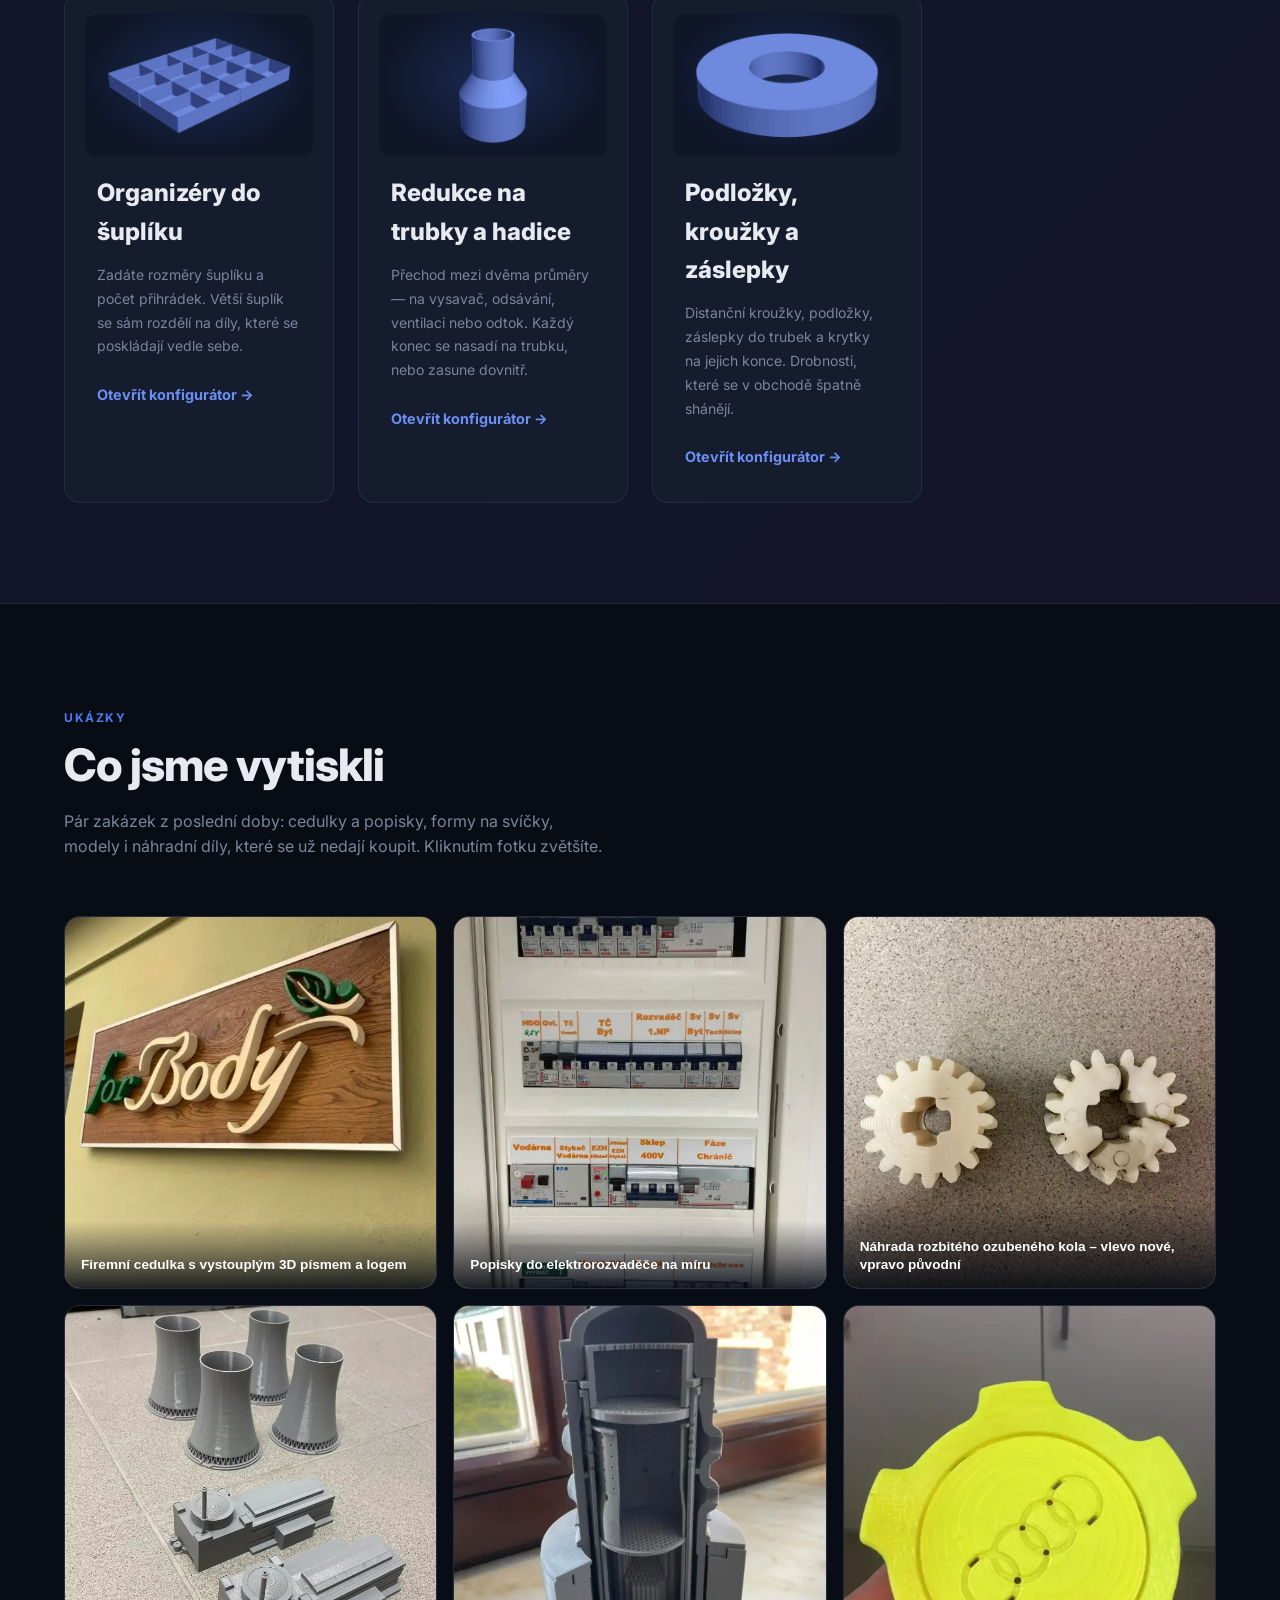
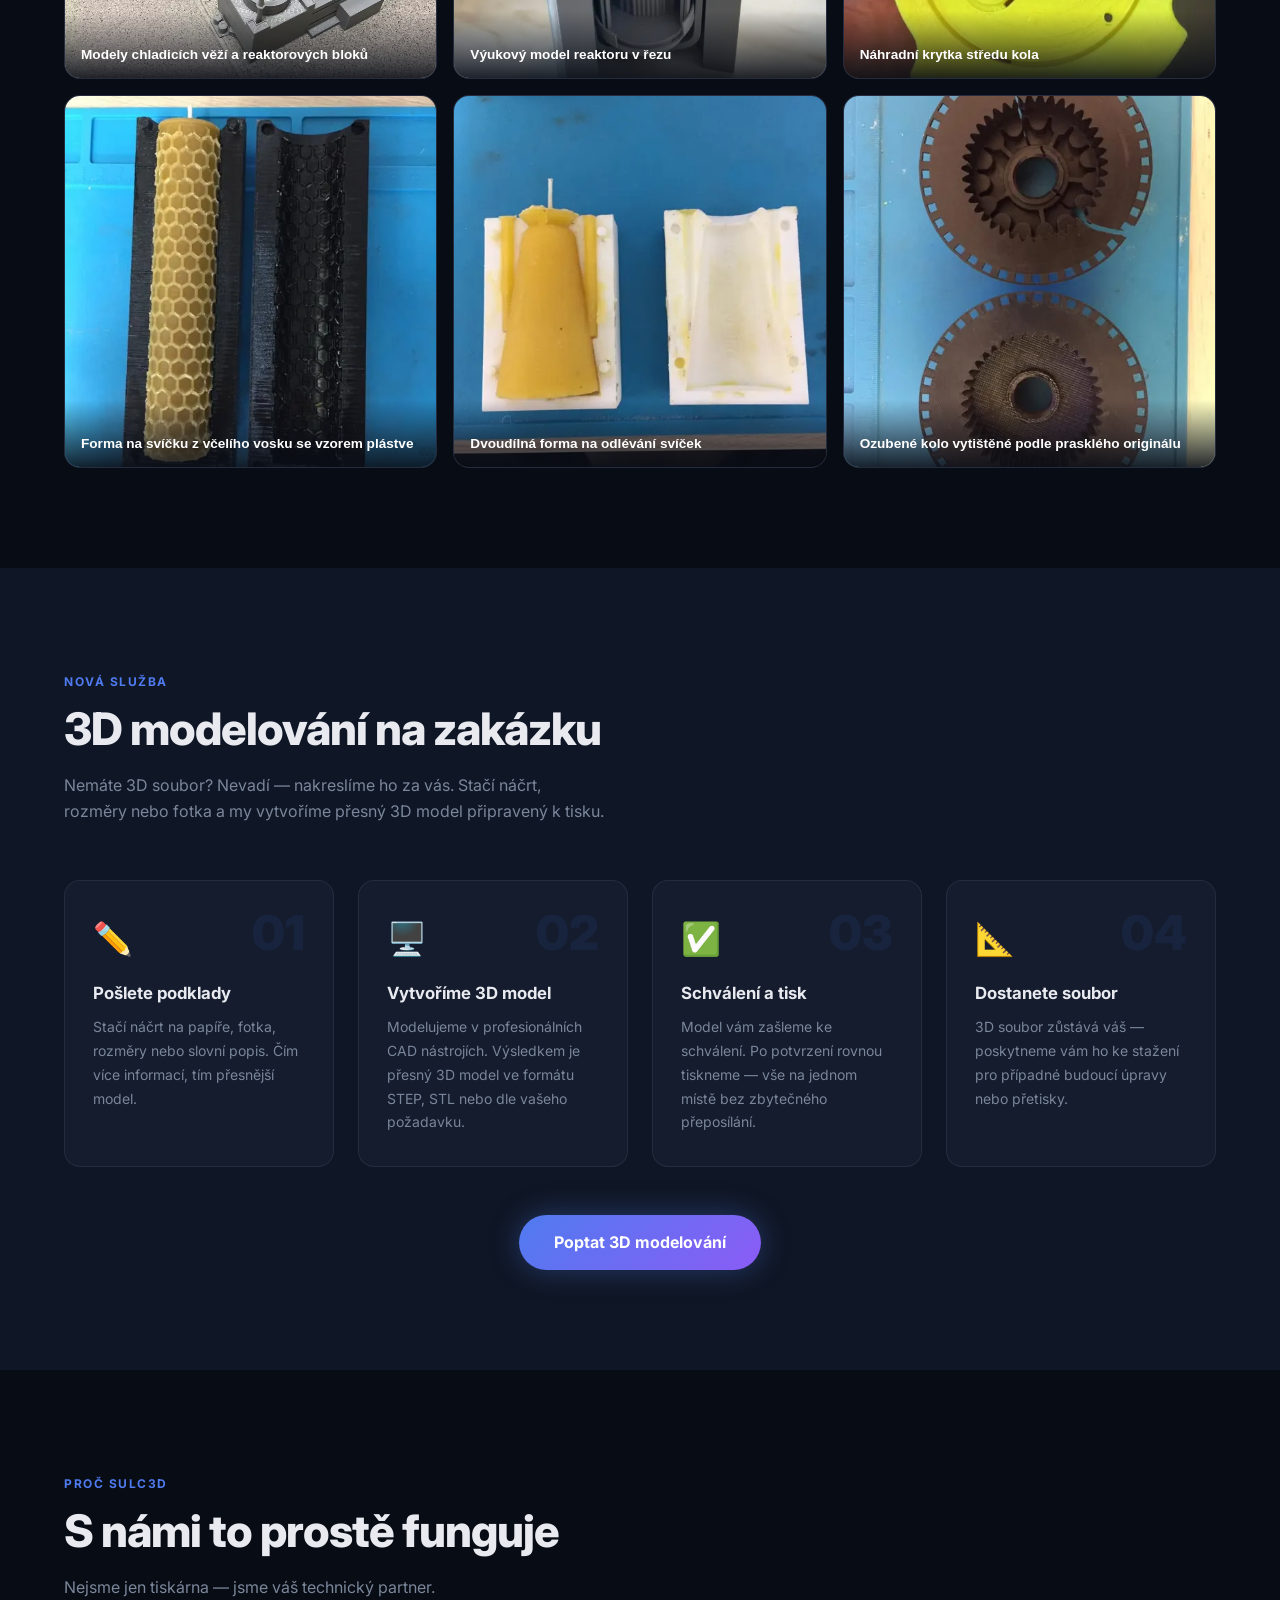
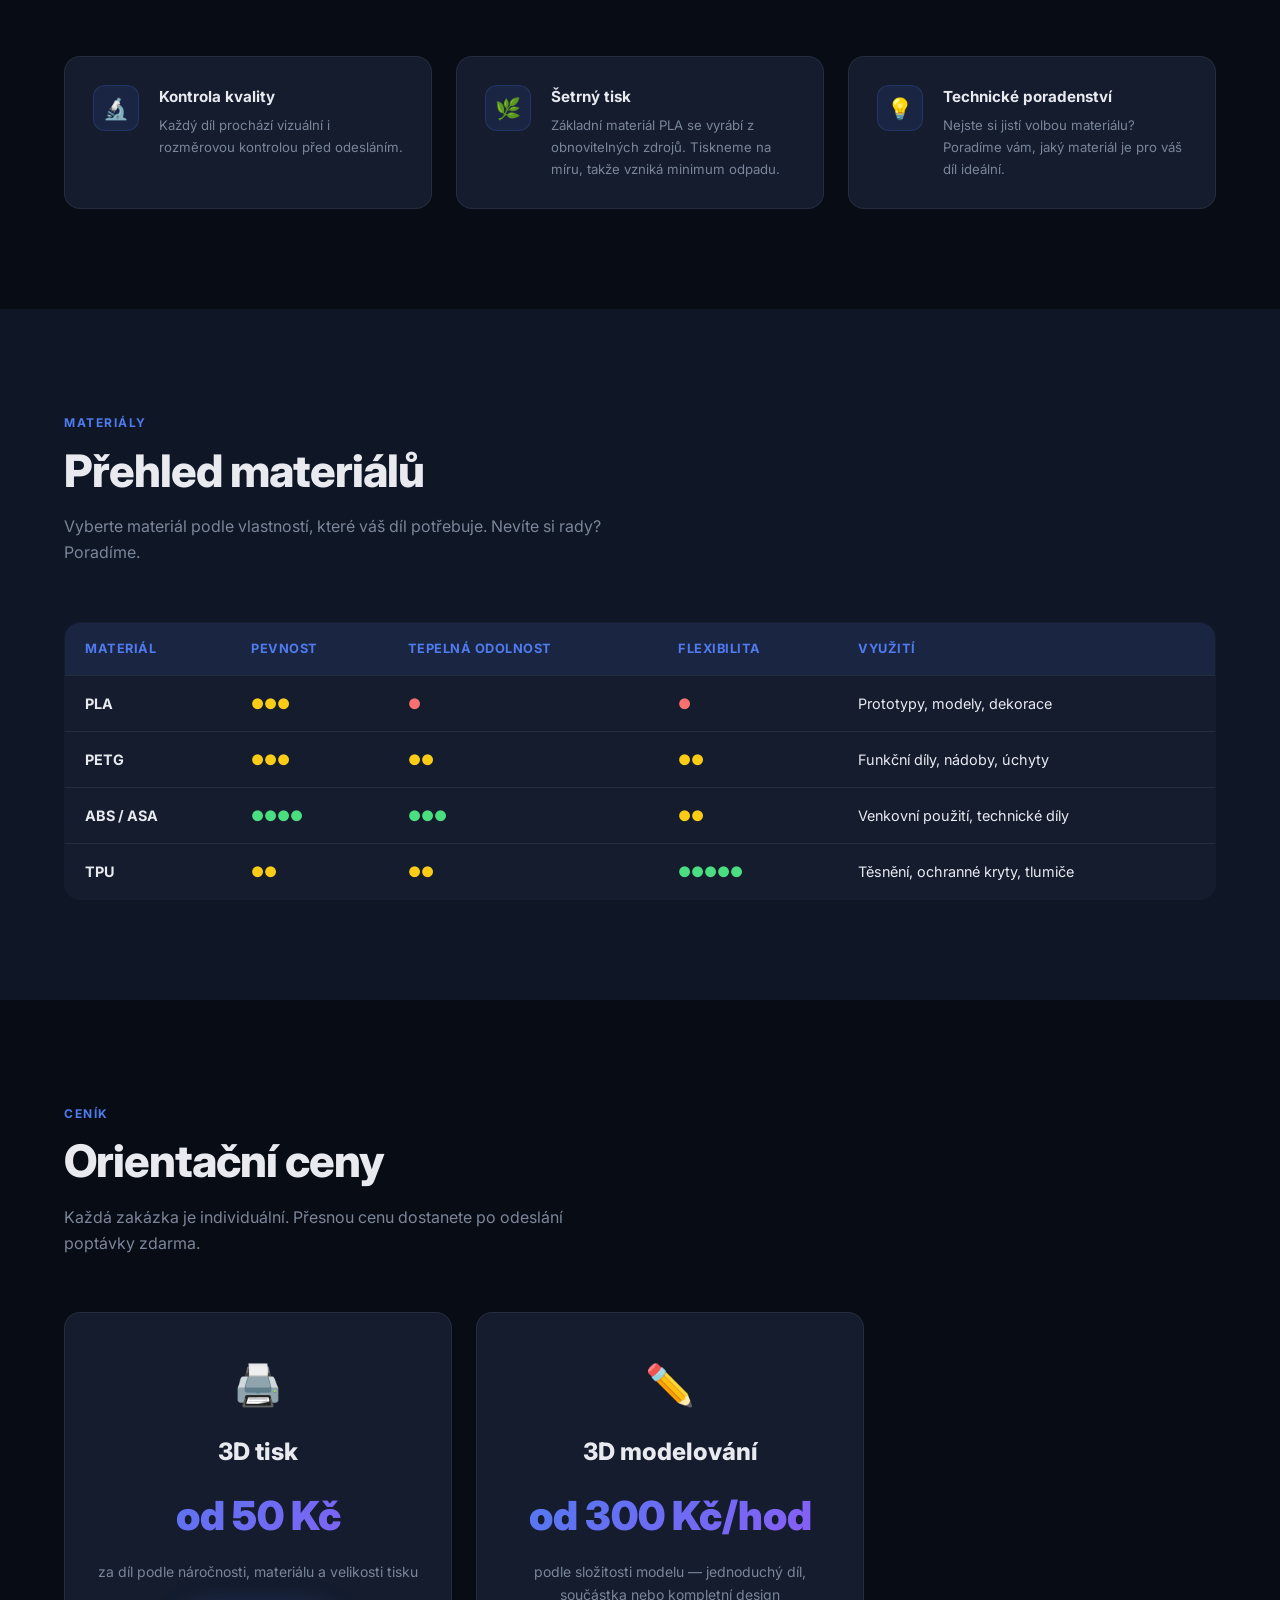
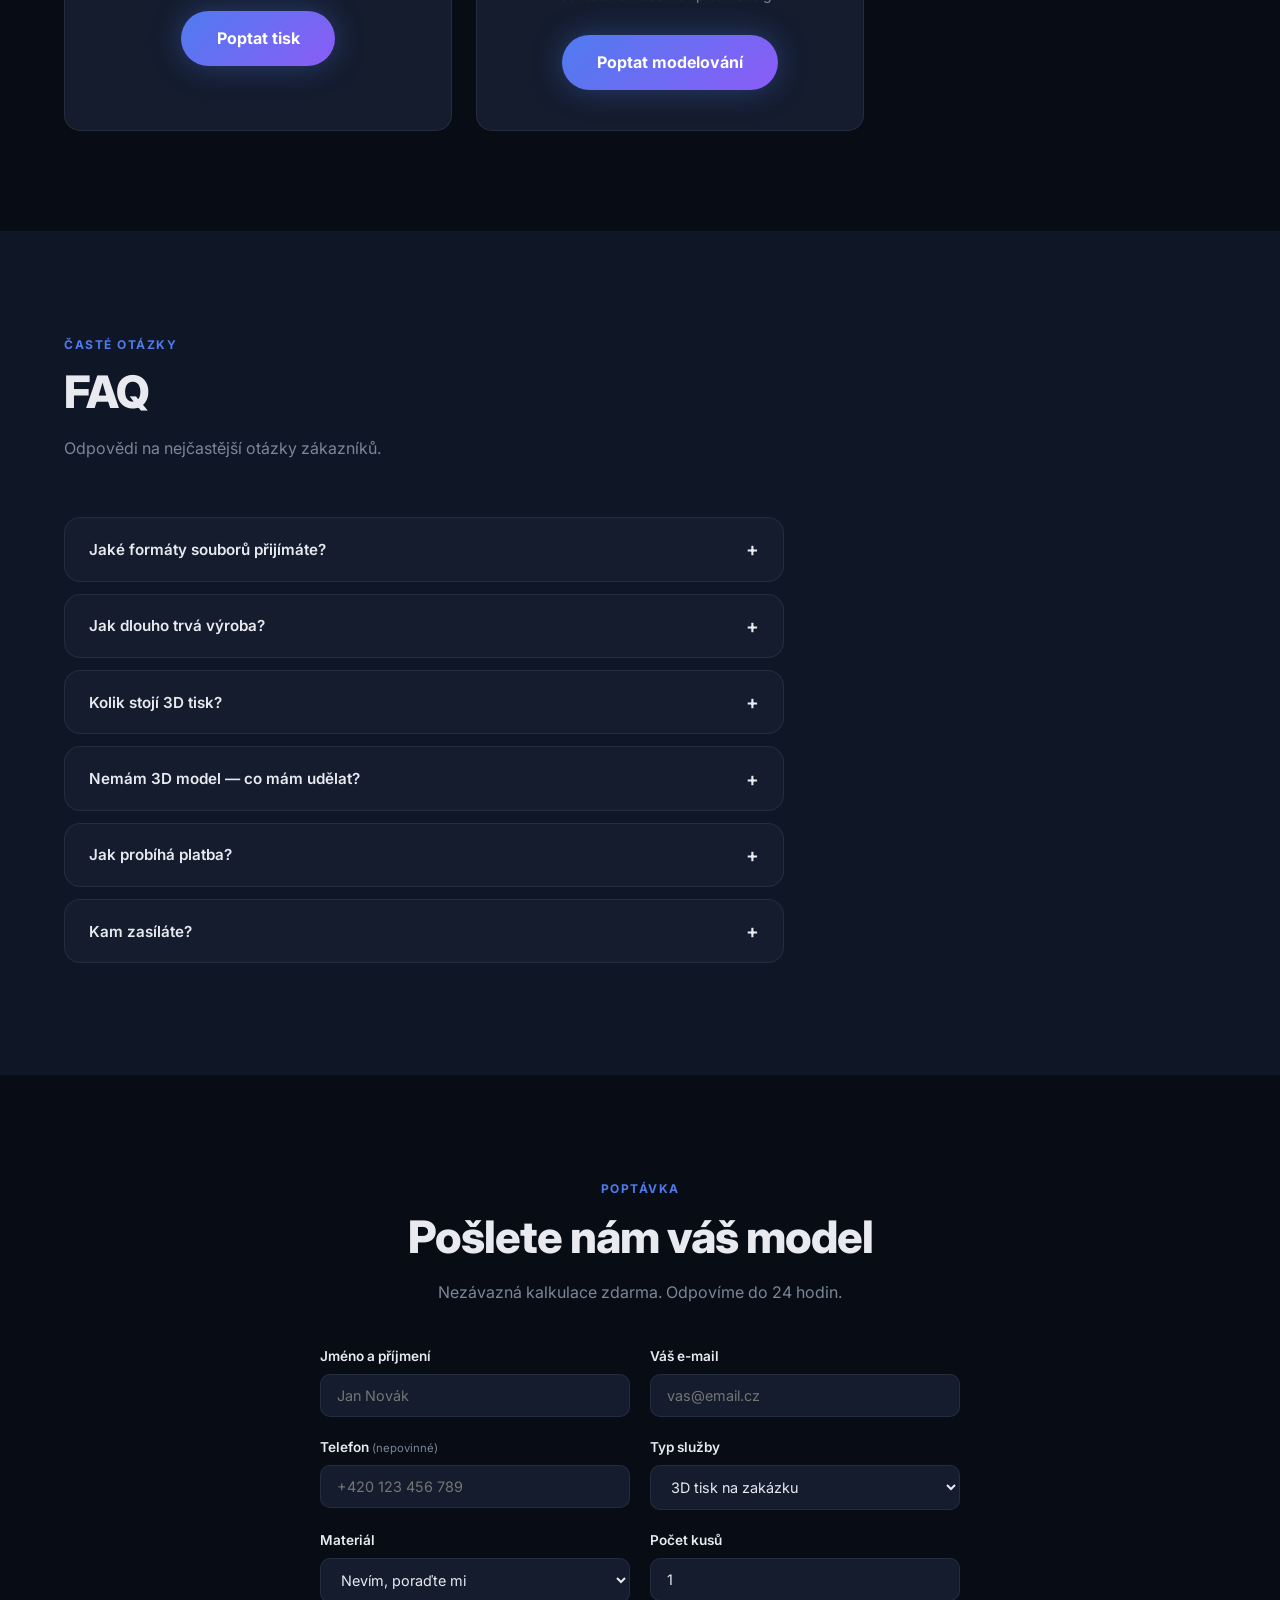
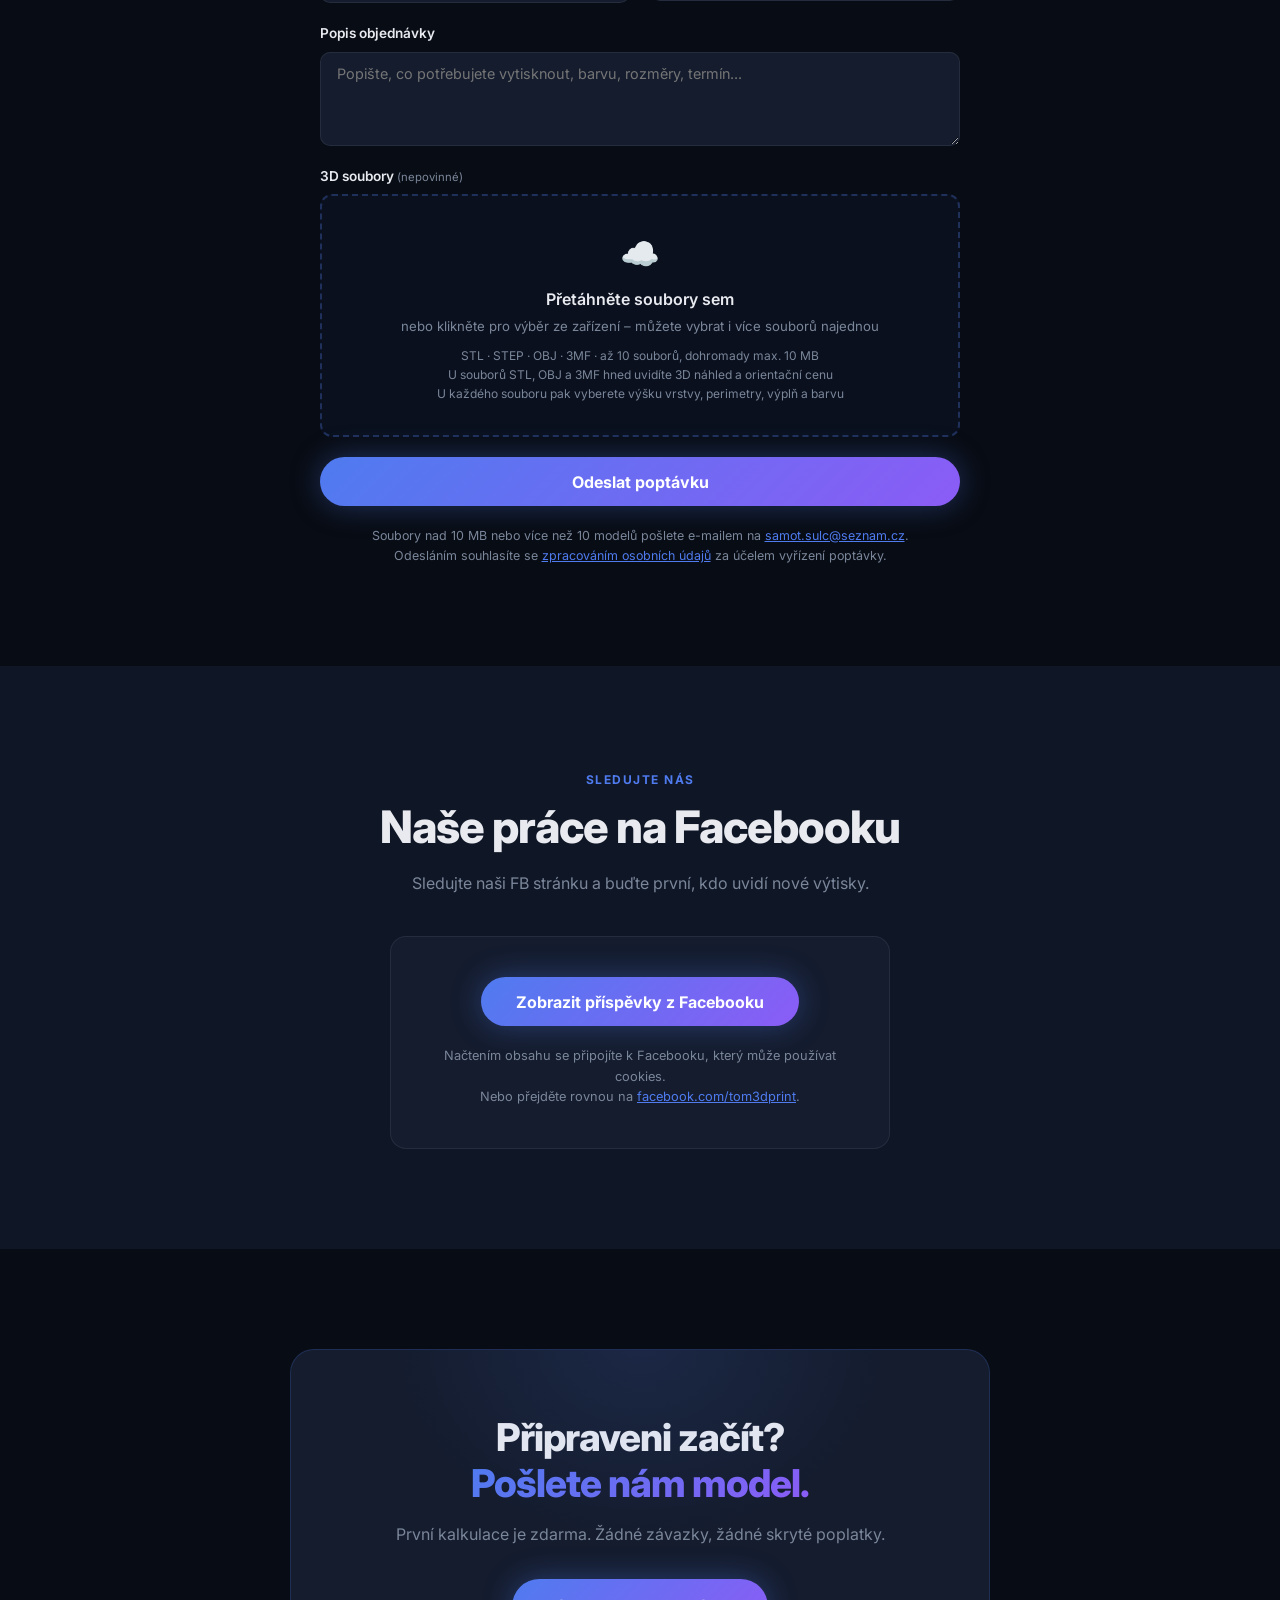
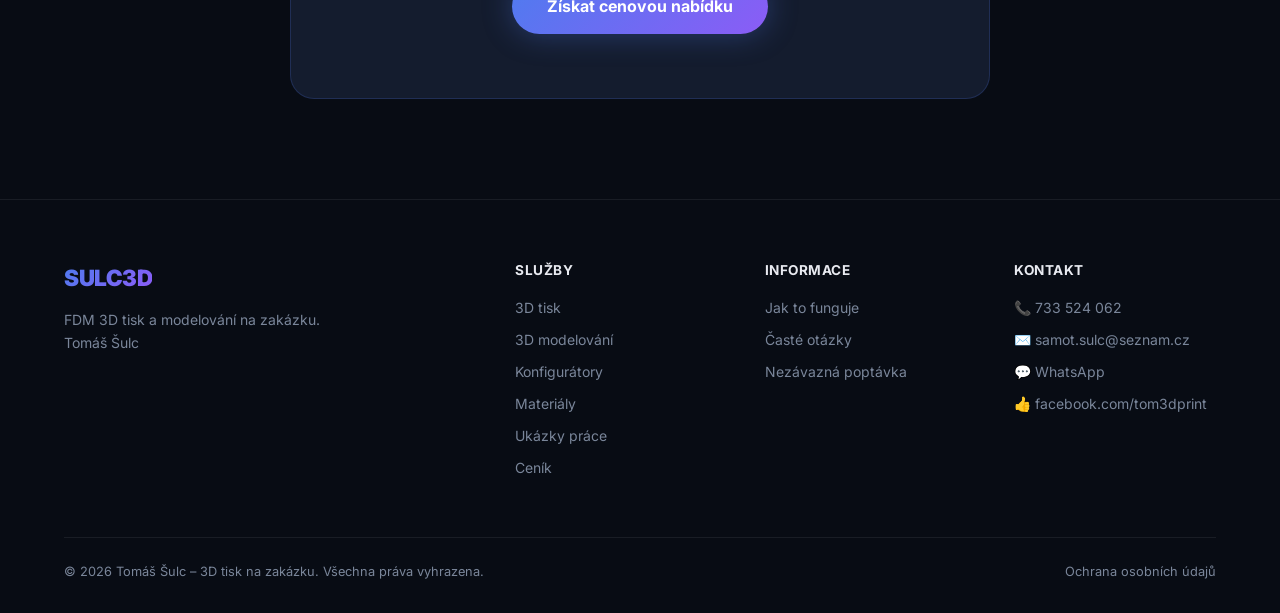
==== commit 68d1218f: "Galerie ukázek práce (9 fotek s lightboxem), kontrast textů na hlavní stránce Co-Authored-By: Claude" ====
--- a/index.html
+++ b/index.html
@@ -412,6 +412,7 @@
       transform: translateY(-4px);
     }
 
+    .step-num::before { content: attr(data-n); } /* dekorativní číslo kroku */
     .step-num {
       position: absolute;
       top: 1.75rem; right: 1.75rem;
@@ -469,7 +470,7 @@
       font-weight: 700;
       text-transform: uppercase;
       letter-spacing: 1.5px;
-      color: var(--blue);
+      color: #6b8ff2;
       margin-bottom: 0.5rem;
     }
 
@@ -557,7 +558,39 @@
     .tool-thumb img { display: block; width: 100%; height: 100%; object-fit: contain; transition: transform 0.4s; }
     .tool-card:hover .tool-thumb img { transform: scale(1.05); }
     @media (prefers-reduced-motion: reduce) { .tool-card:hover .tool-thumb img { transform: none; } }
-    .tool-link { font-size: 0.9rem; font-weight: 700; color: var(--blue); }
+    .tool-link { font-size: 0.9rem; font-weight: 700; color: #6b8ff2; }
+
+
+    /* ── UKÁZKY (galerie) ──────────────────────── */
+    .gallery { list-style: none; display: grid; grid-template-columns: repeat(3, 1fr); gap: 1rem; padding: 0; margin: 0; }
+    .g-item {
+      position: relative; display: block; width: 100%; aspect-ratio: 1; padding: 0; overflow: hidden; cursor: zoom-in;
+      border: 1px solid var(--border); border-radius: var(--radius); background: var(--card);
+    }
+    .g-item img { width: 100%; height: 100%; object-fit: cover; display: block; transition: transform 0.4s; }
+    .g-item:hover img, .g-item:focus-visible img { transform: scale(1.04); }
+    .g-item:focus-visible { outline: 2px solid var(--blue); outline-offset: 3px; }
+    .g-cap {
+      position: absolute; left: 0; right: 0; bottom: 0; padding: 2.2rem 1rem 0.85rem; text-align: left;
+      background: linear-gradient(transparent, rgba(8,12,20,0.88)); color: #fff; font-size: 0.85rem; font-weight: 600; line-height: 1.35;
+    }
+    @media (max-width: 900px) { .gallery { grid-template-columns: repeat(2, 1fr); } }
+    @media (max-width: 480px) { .gallery { gap: 0.6rem; } .g-cap { font-size: 0.75rem; padding: 1.6rem 0.6rem 0.6rem; } }
+    @media (prefers-reduced-motion: reduce) { .g-item:hover img, .g-item:focus-visible img { transform: none; } }
+    .lightbox { padding: 0; border: none; background: transparent; max-width: 100vw; max-height: 100vh; width: 100vw; height: 100vh; }
+    .lightbox::backdrop { background: rgba(4,6,12,0.92); }
+    .lightbox[open] { display: flex; flex-direction: column; align-items: center; justify-content: center; }
+    .lightbox img { max-width: 92vw; max-height: 82vh; width: auto; height: auto; border-radius: 10px; }
+    .lb-cap { color: #e8eaf0; margin-top: 0.9rem; font-size: 0.95rem; text-align: center; padding: 0 1rem; }
+    .lb-btn {
+      position: absolute; width: 2.8rem; height: 2.8rem; border-radius: 50%; border: 1px solid rgba(255,255,255,0.25);
+      background: rgba(15,22,37,0.85); color: #fff; font-size: 1.5rem; line-height: 1; cursor: pointer;
+    }
+    .lb-btn:hover { background: var(--blue); }
+    .lb-close { top: 1rem; right: 1rem; font-size: 1.1rem; }
+    .lb-prev { left: 1rem; top: 50%; transform: translateY(-50%); }
+    .lb-next { right: 1rem; top: 50%; transform: translateY(-50%); }
+    @media (max-width: 600px) { .lb-prev, .lb-next { top: auto; bottom: 1rem; transform: none; } }
 
     /* ── BENEFITS ──────────────────────────────── */
     .benefits-grid {
@@ -1077,6 +1110,7 @@
     <li><a href="#modelovani">3D modelování</a></li>
     <li><a href="#materialy">Materiály</a></li>
     <li><a href="#konfiguratory">Konfigurátory</a></li>
+    <li><a href="#ukazky">Ukázky</a></li>
     <li><a href="#cenik">Ceník</a></li>
     <li><a href="#faq">FAQ</a></li>
   </ul>
@@ -1128,25 +1162,25 @@
   <p class="section-sub">Celý proces je navržen tak, aby byl co nejjednodušší — bez zbytečné byrokracie.</p>
   <div class="how-grid">
     <div class="step-card reveal">
-      <div class="step-num">01</div>
+      <div class="step-num" data-n="01" aria-hidden="true"></div>
       <div class="step-icon">📁</div>
       <h3 class="step-title">Nahrajte 3D soubor</h3>
       <p class="step-desc">Stačí nám váš 3D model ve formátu STL, STEP, OBJ nebo 3MF. Zvládneme i složité geometrie.</p>
     </div>
     <div class="step-card reveal">
-      <div class="step-num">02</div>
+      <div class="step-num" data-n="02" aria-hidden="true"></div>
       <div class="step-icon">💬</div>
       <h3 class="step-title">Dostanete nabídku</h3>
       <p class="step-desc">Do 24 hodin vám zašleme přesnou cenovou kalkulaci s doporučením materiálu.</p>
     </div>
     <div class="step-card reveal">
-      <div class="step-num">03</div>
+      <div class="step-num" data-n="03" aria-hidden="true"></div>
       <div class="step-icon">🚀</div>
       <h3 class="step-title">Zahájíme výrobu</h3>
       <p class="step-desc">Po potvrzení objednávky se pustíme do tisku. Termín dodání se dozvíte předem v cenové nabídce.</p>
     </div>
     <div class="step-card reveal">
-      <div class="step-num">04</div>
+      <div class="step-num" data-n="04" aria-hidden="true"></div>
       <div class="step-icon">📦</div>
       <h3 class="step-title">Bezpečné doručení</h3>
       <p class="step-desc">Balíme s péčí, každý díl je zkontrolován a zabalen tak, aby dorazil v perfektním stavu.</p>
@@ -1231,6 +1265,58 @@
   </div>
 </section>
 
+<!-- ── UKÁZKY PRÁCE ──────────────────────────────── -->
+<section id="ukazky">
+  <div class="section-tag">Ukázky</div>
+  <h2 class="section-title">Co jsme vytiskli</h2>
+  <p class="section-sub">Pár zakázek z poslední doby: cedulky a popisky, formy na svíčky, modely i náhradní díly, které se už nedají koupit. Kliknutím fotku zvětšíte.</p>
+  <ul class="gallery">
+    <li><button type="button" class="g-item" data-full="/galerie/cedulka-forbody.webp" data-w="960" data-h="720">
+      <img src="/galerie/cedulka-forbody-nahled.webp" width="720" height="540" alt="Firemní cedulka s vystouplým 3D písmem a logem" loading="lazy" decoding="async" />
+      <span class="g-cap">Firemní cedulka s vystouplým 3D písmem a logem</span>
+    </button></li>
+    <li><button type="button" class="g-item" data-full="/galerie/popisky-rozvadec.webp" data-w="1200" data-h="1600">
+      <img src="/galerie/popisky-rozvadec-nahled.webp" width="540" height="720" alt="Popisky do elektrorozvaděče na míru" loading="lazy" decoding="async" />
+      <span class="g-cap">Popisky do elektrorozvaděče na míru</span>
+    </button></li>
+    <li><button type="button" class="g-item" data-full="/galerie/ozubene-kolo-nahrada.webp" data-w="1200" data-h="1600">
+      <img src="/galerie/ozubene-kolo-nahrada-nahled.webp" width="540" height="720" alt="Náhrada rozbitého ozubeného kola – vlevo nové, vpravo původní" loading="lazy" decoding="async" />
+      <span class="g-cap">Náhrada rozbitého ozubeného kola – vlevo nové, vpravo původní</span>
+    </button></li>
+    <li><button type="button" class="g-item" data-full="/galerie/modely-elektrarna.webp" data-w="1600" data-h="1561">
+      <img src="/galerie/modely-elektrarna-nahled.webp" width="720" height="702" alt="Modely chladicích věží a reaktorových bloků" loading="lazy" decoding="async" />
+      <span class="g-cap">Modely chladicích věží a reaktorových bloků</span>
+    </button></li>
+    <li><button type="button" class="g-item" data-full="/galerie/model-reaktoru.webp" data-w="1200" data-h="1600">
+      <img src="/galerie/model-reaktoru-nahled.webp" width="540" height="720" alt="Výukový model reaktoru v řezu" loading="lazy" decoding="async" />
+      <span class="g-cap">Výukový model reaktoru v řezu</span>
+    </button></li>
+    <li><button type="button" class="g-item" data-full="/galerie/krytka-kola.webp" data-w="720" data-h="960">
+      <img src="/galerie/krytka-kola-nahled.webp" width="540" height="720" alt="Náhradní krytka středu kola" loading="lazy" decoding="async" />
+      <span class="g-cap">Náhradní krytka středu kola</span>
+    </button></li>
+    <li><button type="button" class="g-item" data-full="/galerie/forma-svicka-plastev.webp" data-w="720" data-h="960">
+      <img src="/galerie/forma-svicka-plastev-nahled.webp" width="540" height="720" alt="Forma na svíčku z včelího vosku se vzorem plástve" loading="lazy" decoding="async" />
+      <span class="g-cap">Forma na svíčku z včelího vosku se vzorem plástve</span>
+    </button></li>
+    <li><button type="button" class="g-item" data-full="/galerie/forma-svicka.webp" data-w="720" data-h="960">
+      <img src="/galerie/forma-svicka-nahled.webp" width="540" height="720" alt="Dvoudílná forma na odlévání svíček" loading="lazy" decoding="async" />
+      <span class="g-cap">Dvoudílná forma na odlévání svíček</span>
+    </button></li>
+    <li><button type="button" class="g-item" data-full="/galerie/ozubene-kolo-hnede.webp" data-w="720" data-h="960">
+      <img src="/galerie/ozubene-kolo-hnede-nahled.webp" width="540" height="720" alt="Ozubené kolo vytištěné podle prasklého originálu" loading="lazy" decoding="async" />
+      <span class="g-cap">Ozubené kolo vytištěné podle prasklého originálu</span>
+    </button></li>
+  </ul>
+  <dialog class="lightbox" id="lightbox" aria-label="Zvětšená fotka">
+    <img id="lbImg" alt="" />
+    <p class="lb-cap" id="lbCap"></p>
+    <button type="button" class="lb-btn lb-close" id="lbClose" aria-label="Zavřít">✕</button>
+    <button type="button" class="lb-btn lb-prev" id="lbPrev" aria-label="Předchozí fotka">‹</button>
+    <button type="button" class="lb-btn lb-next" id="lbNext" aria-label="Další fotka">›</button>
+  </dialog>
+</section>
+
 <!-- ── 3D MODELOVÁNÍ ──────────────────────────────── -->
 <section class="alt" id="modelovani">
   <div class="section-tag">Nová služba</div>
@@ -1238,25 +1324,25 @@
   <p class="section-sub">Nemáte 3D soubor? Nevadí — nakreslíme ho za vás. Stačí náčrt, rozměry nebo fotka a my vytvoříme přesný 3D model připravený k tisku.</p>
   <div class="how-grid">
     <div class="step-card reveal">
-      <div class="step-num">01</div>
+      <div class="step-num" data-n="01" aria-hidden="true"></div>
       <div class="step-icon">✏️</div>
       <h3 class="step-title">Pošlete podklady</h3>
       <p class="step-desc">Stačí náčrt na papíře, fotka, rozměry nebo slovní popis. Čím více informací, tím přesnější model.</p>
     </div>
     <div class="step-card reveal">
-      <div class="step-num">02</div>
+      <div class="step-num" data-n="02" aria-hidden="true"></div>
       <div class="step-icon">🖥️</div>
       <h3 class="step-title">Vytvoříme 3D model</h3>
       <p class="step-desc">Modelujeme v profesionálních CAD nástrojích. Výsledkem je přesný 3D model ve formátu STEP, STL nebo dle vašeho požadavku.</p>
     </div>
     <div class="step-card reveal">
-      <div class="step-num">03</div>
+      <div class="step-num" data-n="03" aria-hidden="true"></div>
       <div class="step-icon">✅</div>
       <h3 class="step-title">Schválení a tisk</h3>
       <p class="step-desc">Model vám zašleme ke schválení. Po potvrzení rovnou tiskneme — vše na jednom místě bez zbytečného přeposílání.</p>
     </div>
     <div class="step-card reveal">
-      <div class="step-num">04</div>
+      <div class="step-num" data-n="04" aria-hidden="true"></div>
       <div class="step-icon">📐</div>
       <h3 class="step-title">Dostanete soubor</h3>
       <p class="step-desc">3D soubor zůstává váš — poskytneme vám ho ke stažení pro případné budoucí úpravy nebo přetisky.</p>
@@ -1546,6 +1632,7 @@
       <a href="#modelovani">3D modelování</a>
       <a href="/#konfiguratory">Konfigurátory</a>
       <a href="#materialy">Materiály</a>
+      <a href="#ukazky">Ukázky práce</a>
       <a href="#cenik">Ceník</a>
     </div>
     <div class="footer-col">
@@ -1936,5 +2023,42 @@
     document.getElementById('fbWrap').replaceChildren(iframe);
   });
 </script>
+<script>
+  // Galerie ukázek: zvětšení fotky v <dialog>, šipky a klávesy ←/→, zavření Esc nebo kliknutím mimo
+  (function () {
+    const items = [...document.querySelectorAll('.g-item')];
+    const lb = document.getElementById('lightbox');
+    if (!items.length || !lb || !lb.showModal) return;
+    const img = document.getElementById('lbImg'), cap = document.getElementById('lbCap');
+    let i = 0;
+    const show = n => {
+      i = (n + items.length) % items.length;
+      const b = items[i], t = b.querySelector('img');
+      img.src = t.currentSrc || t.src; // hned náhled, pak ostrá verze
+      const full = new Image();
+      full.onload = () => { if (items[i] === b) img.src = full.src; };
+      full.src = b.dataset.full;
+      img.width = +b.dataset.w; img.height = +b.dataset.h;
+      img.alt = t.alt;
+      cap.textContent = t.alt + ' (' + (i + 1) + '/' + items.length + ')';
+    };
+    items.forEach((b, n) => b.addEventListener('click', () => { show(n); lb.showModal(); }));
+    document.getElementById('lbPrev').addEventListener('click', () => show(i - 1));
+    document.getElementById('lbNext').addEventListener('click', () => show(i + 1));
+    document.getElementById('lbClose').addEventListener('click', () => lb.close());
+    lb.addEventListener('click', e => { if (e.target === lb) lb.close(); });
+    lb.addEventListener('keydown', e => {
+      if (e.key === 'ArrowLeft') show(i - 1);
+      if (e.key === 'ArrowRight') show(i + 1);
+    });
+    let x0 = null; // přejetí prstem na mobilu
+    lb.addEventListener('touchstart', e => { x0 = e.touches[0].clientX; }, { passive: true });
+    lb.addEventListener('touchend', e => {
+      if (x0 === null) return;
+      const dx = e.changedTouches[0].clientX - x0; x0 = null;
+      if (Math.abs(dx) > 50) show(i + (dx < 0 ? 1 : -1));
+    });
+  })();
+</script>
 </body>
 </html>
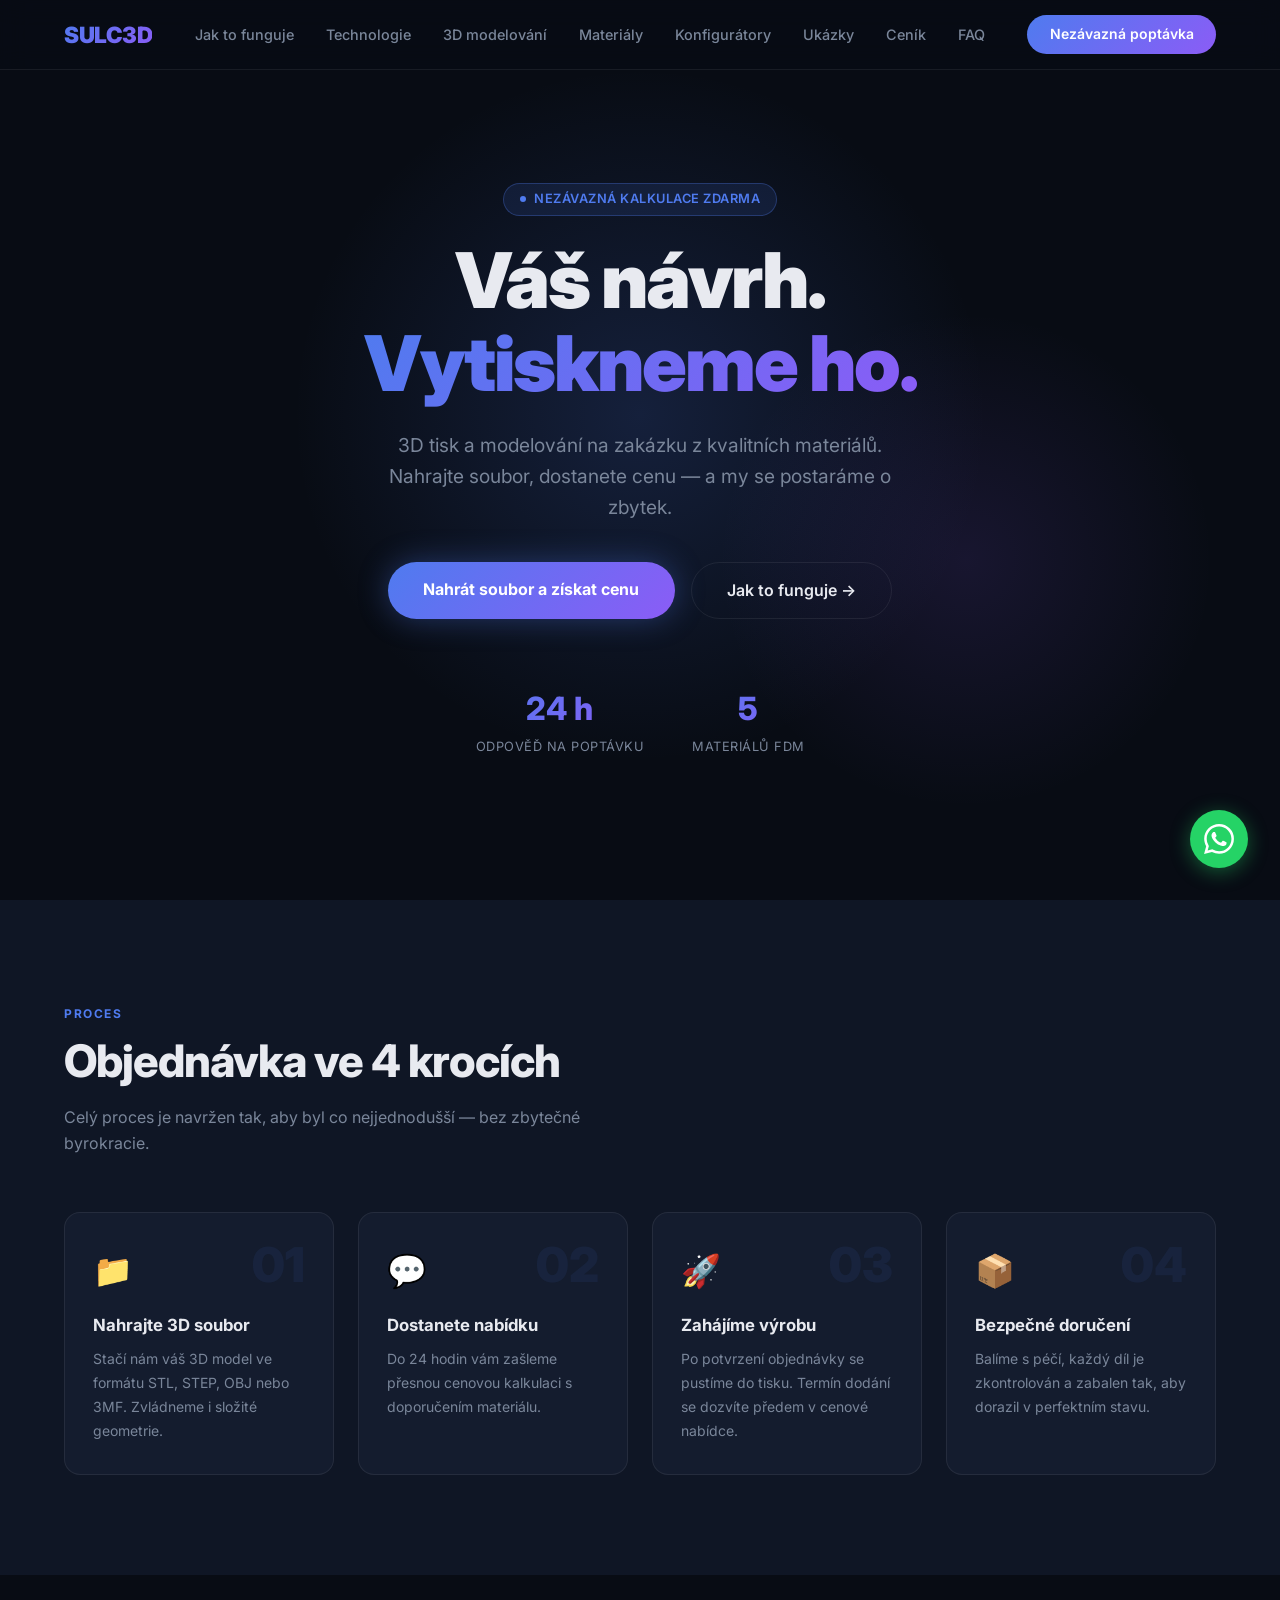
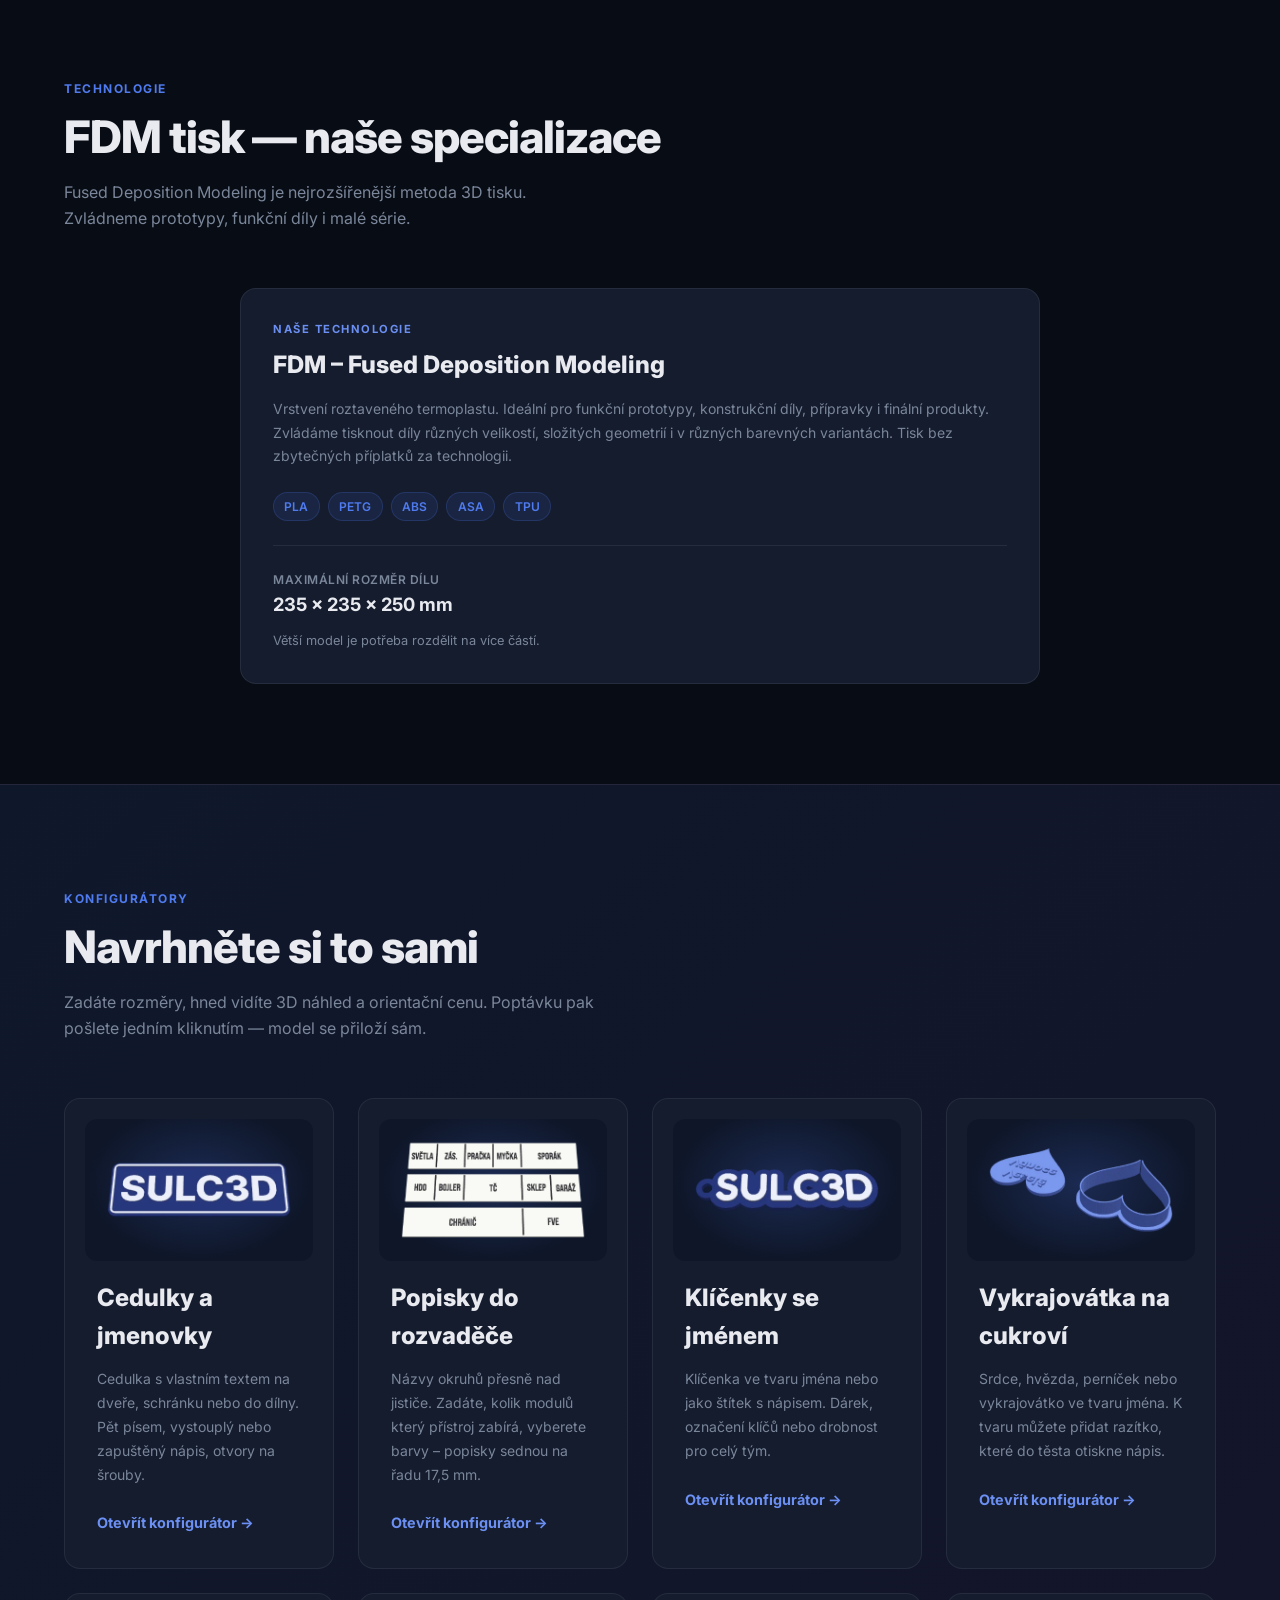
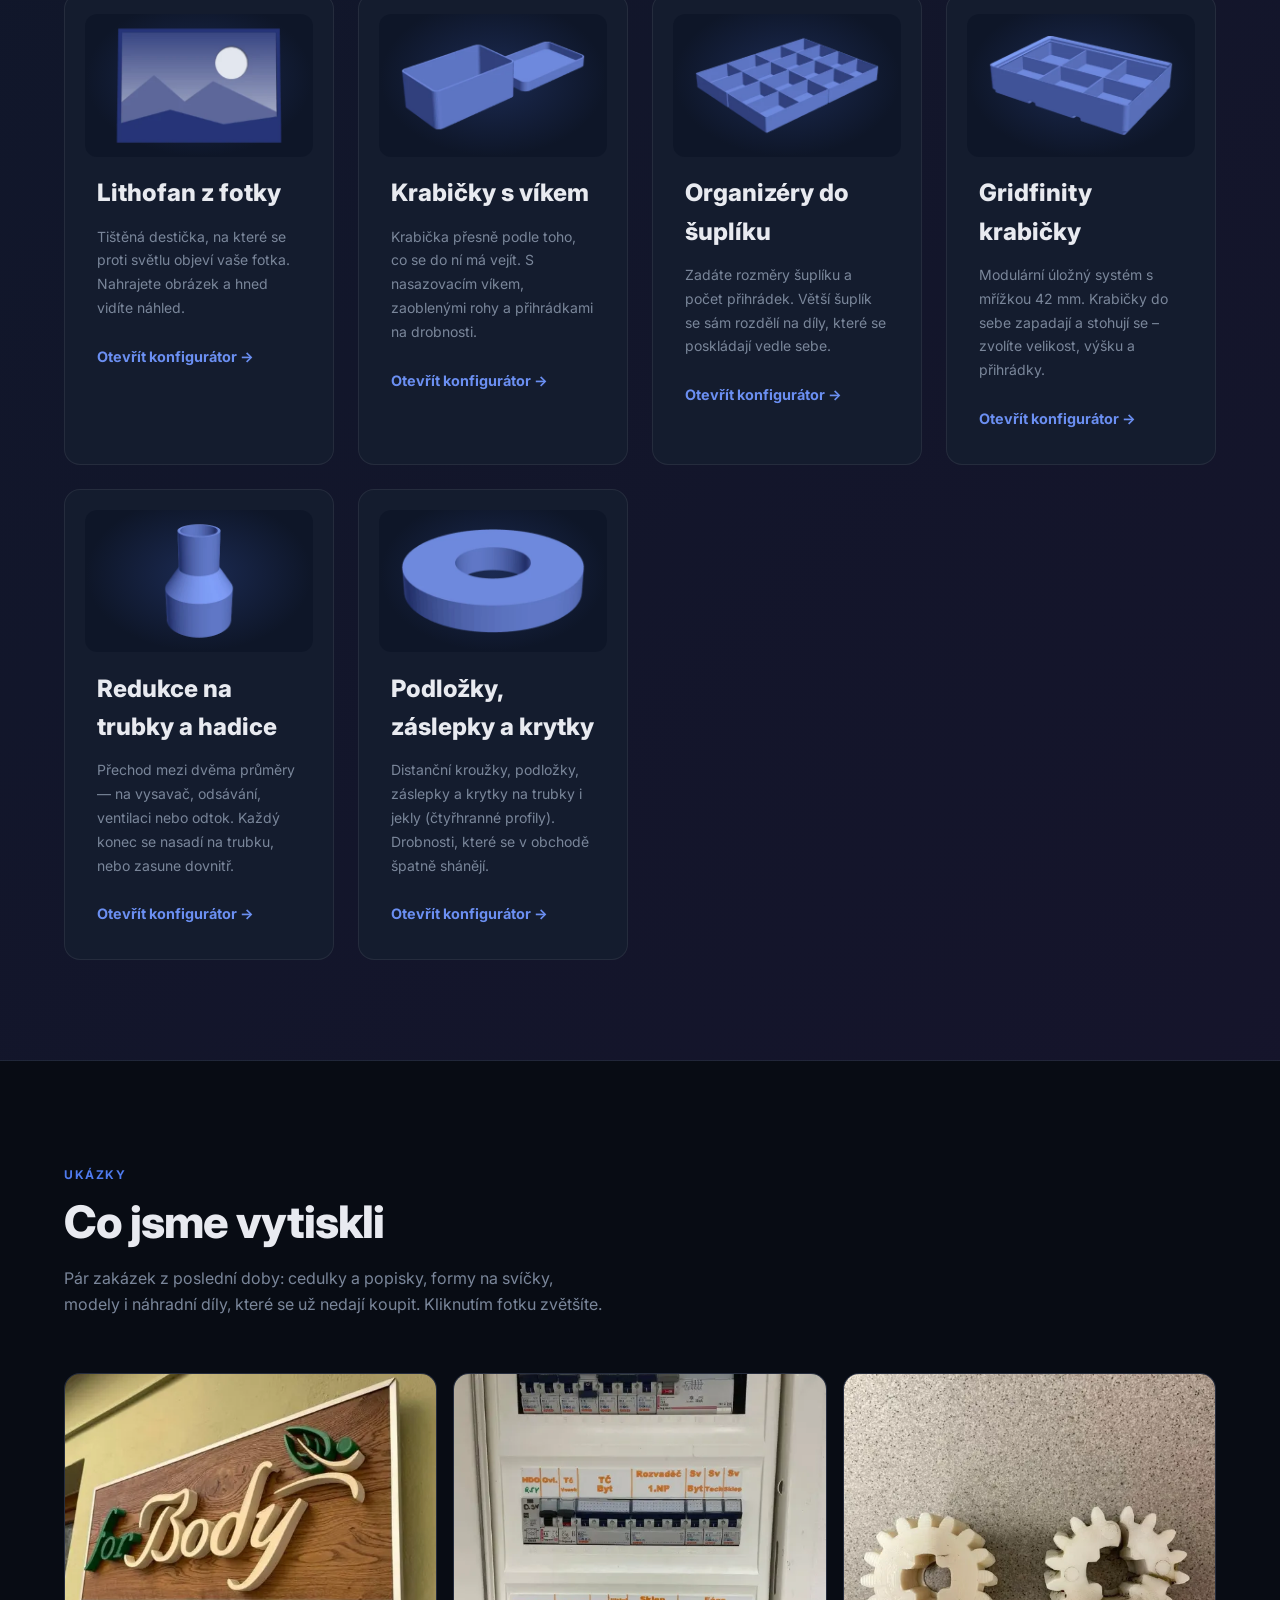
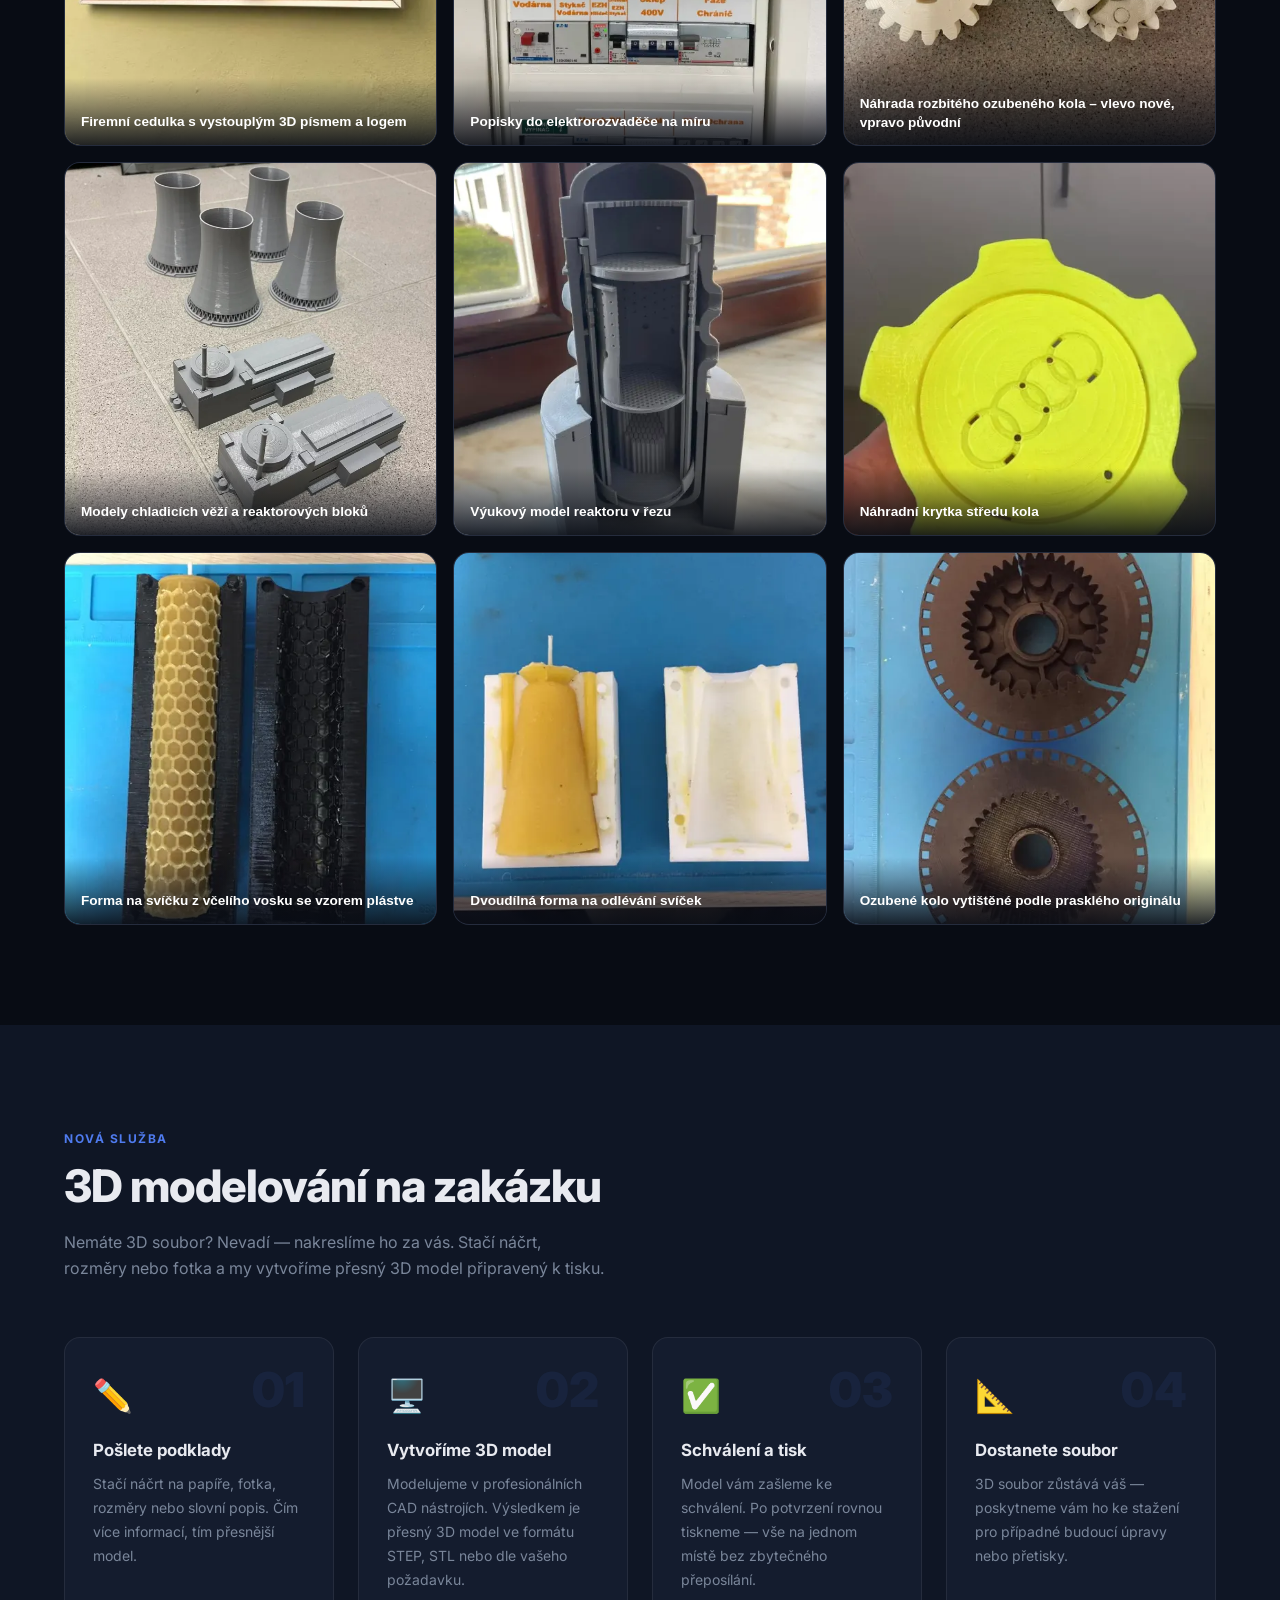
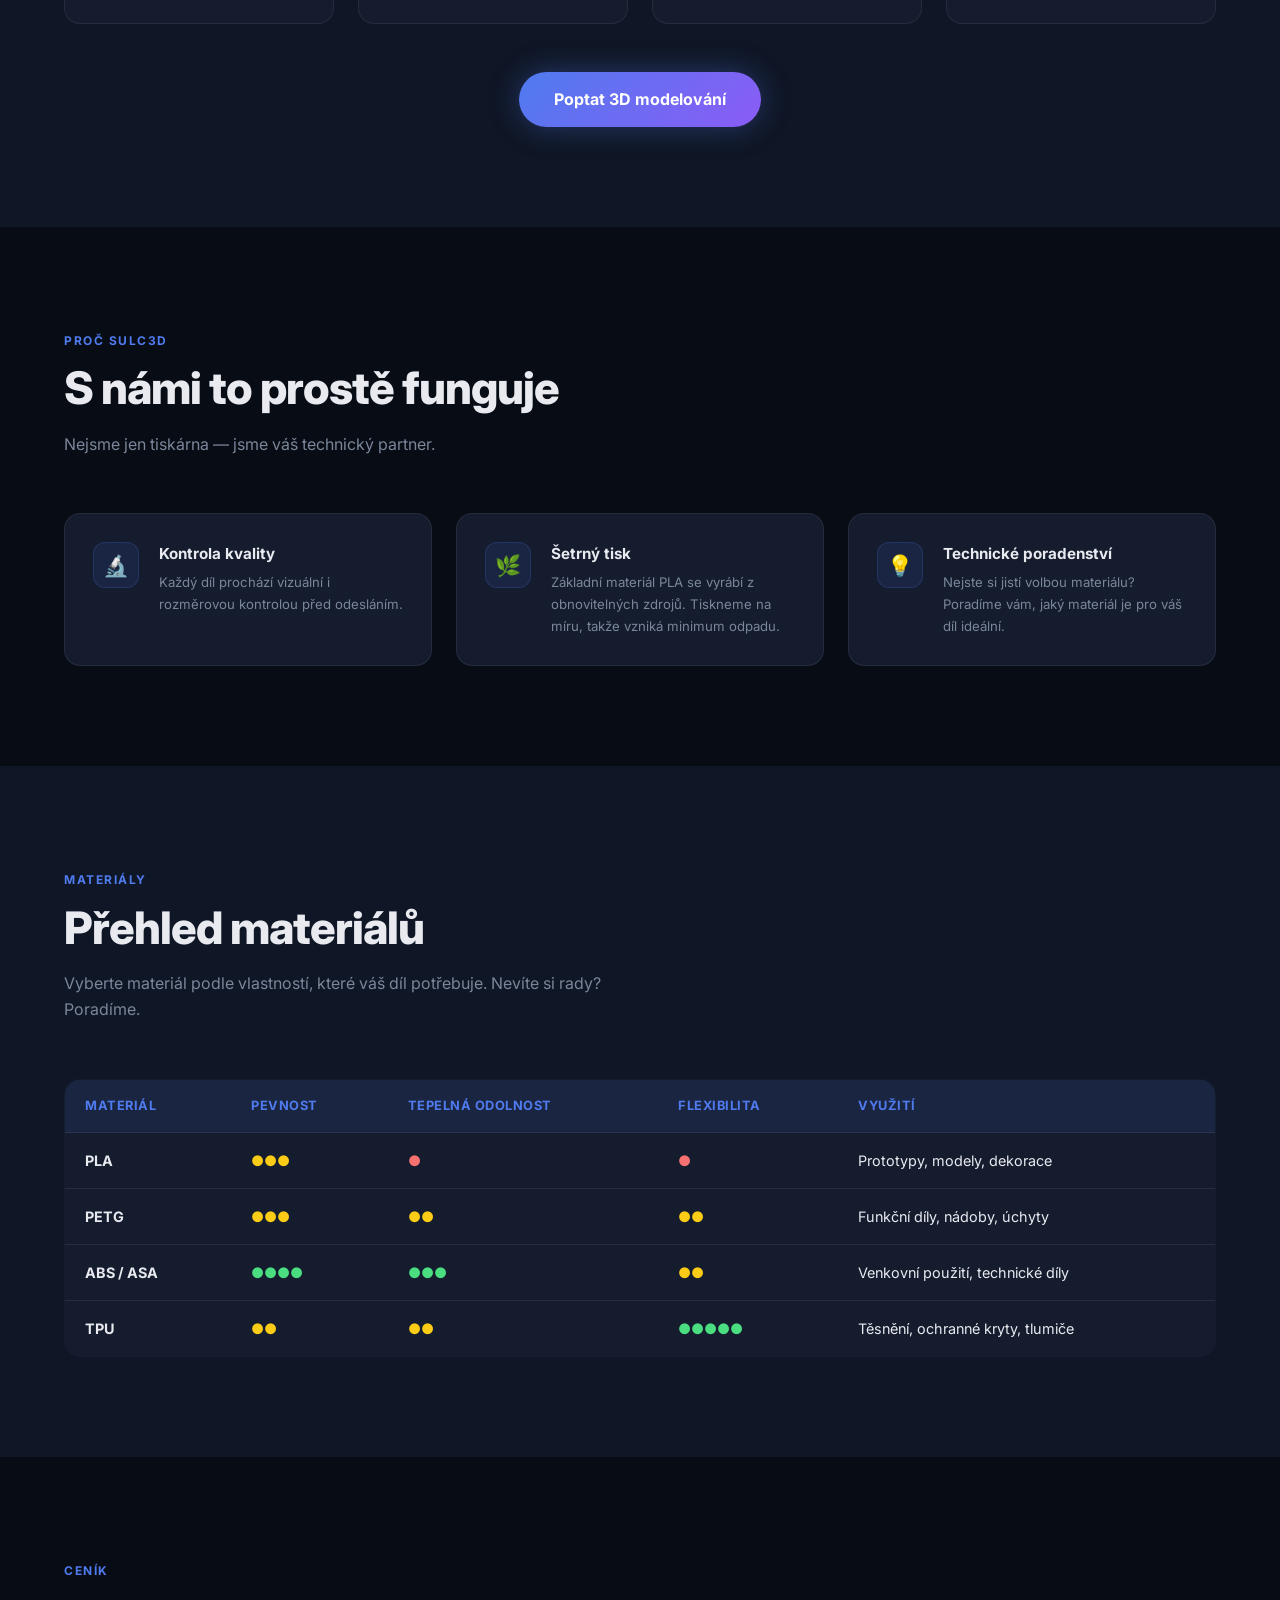
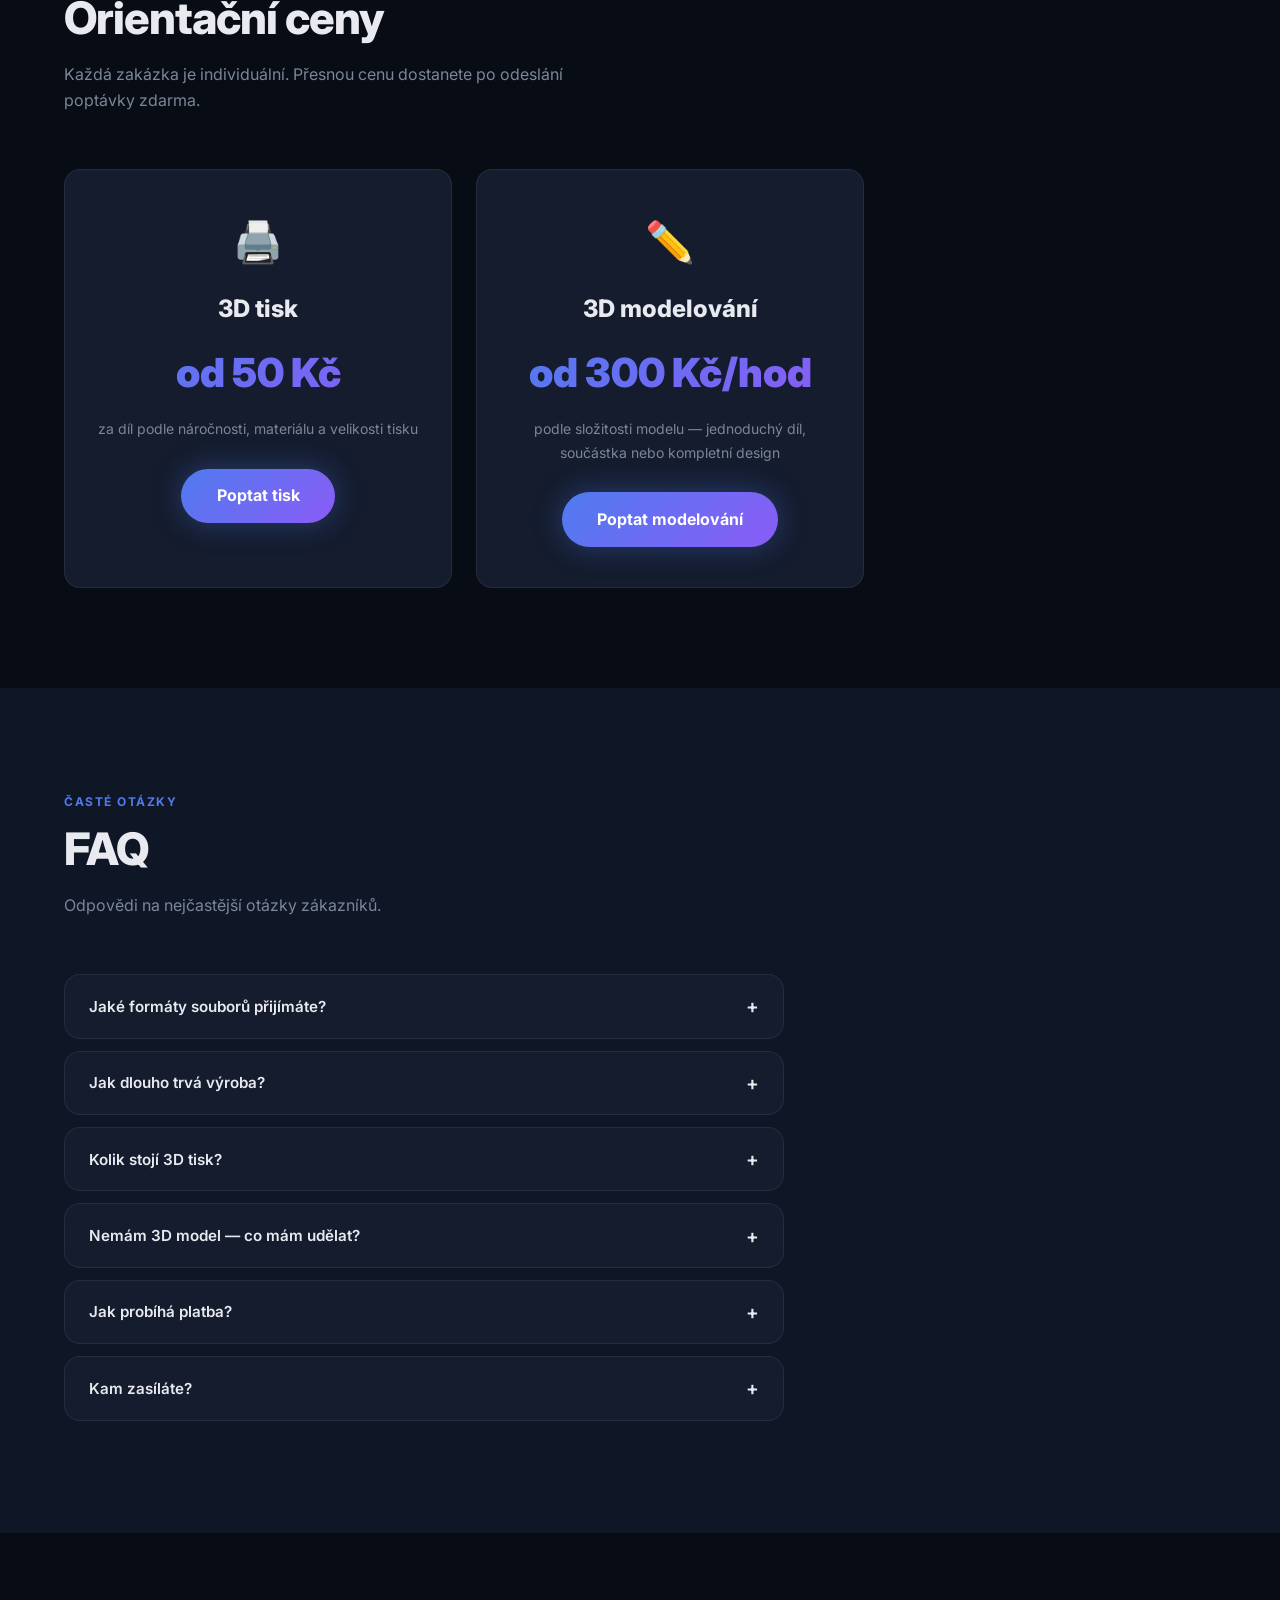
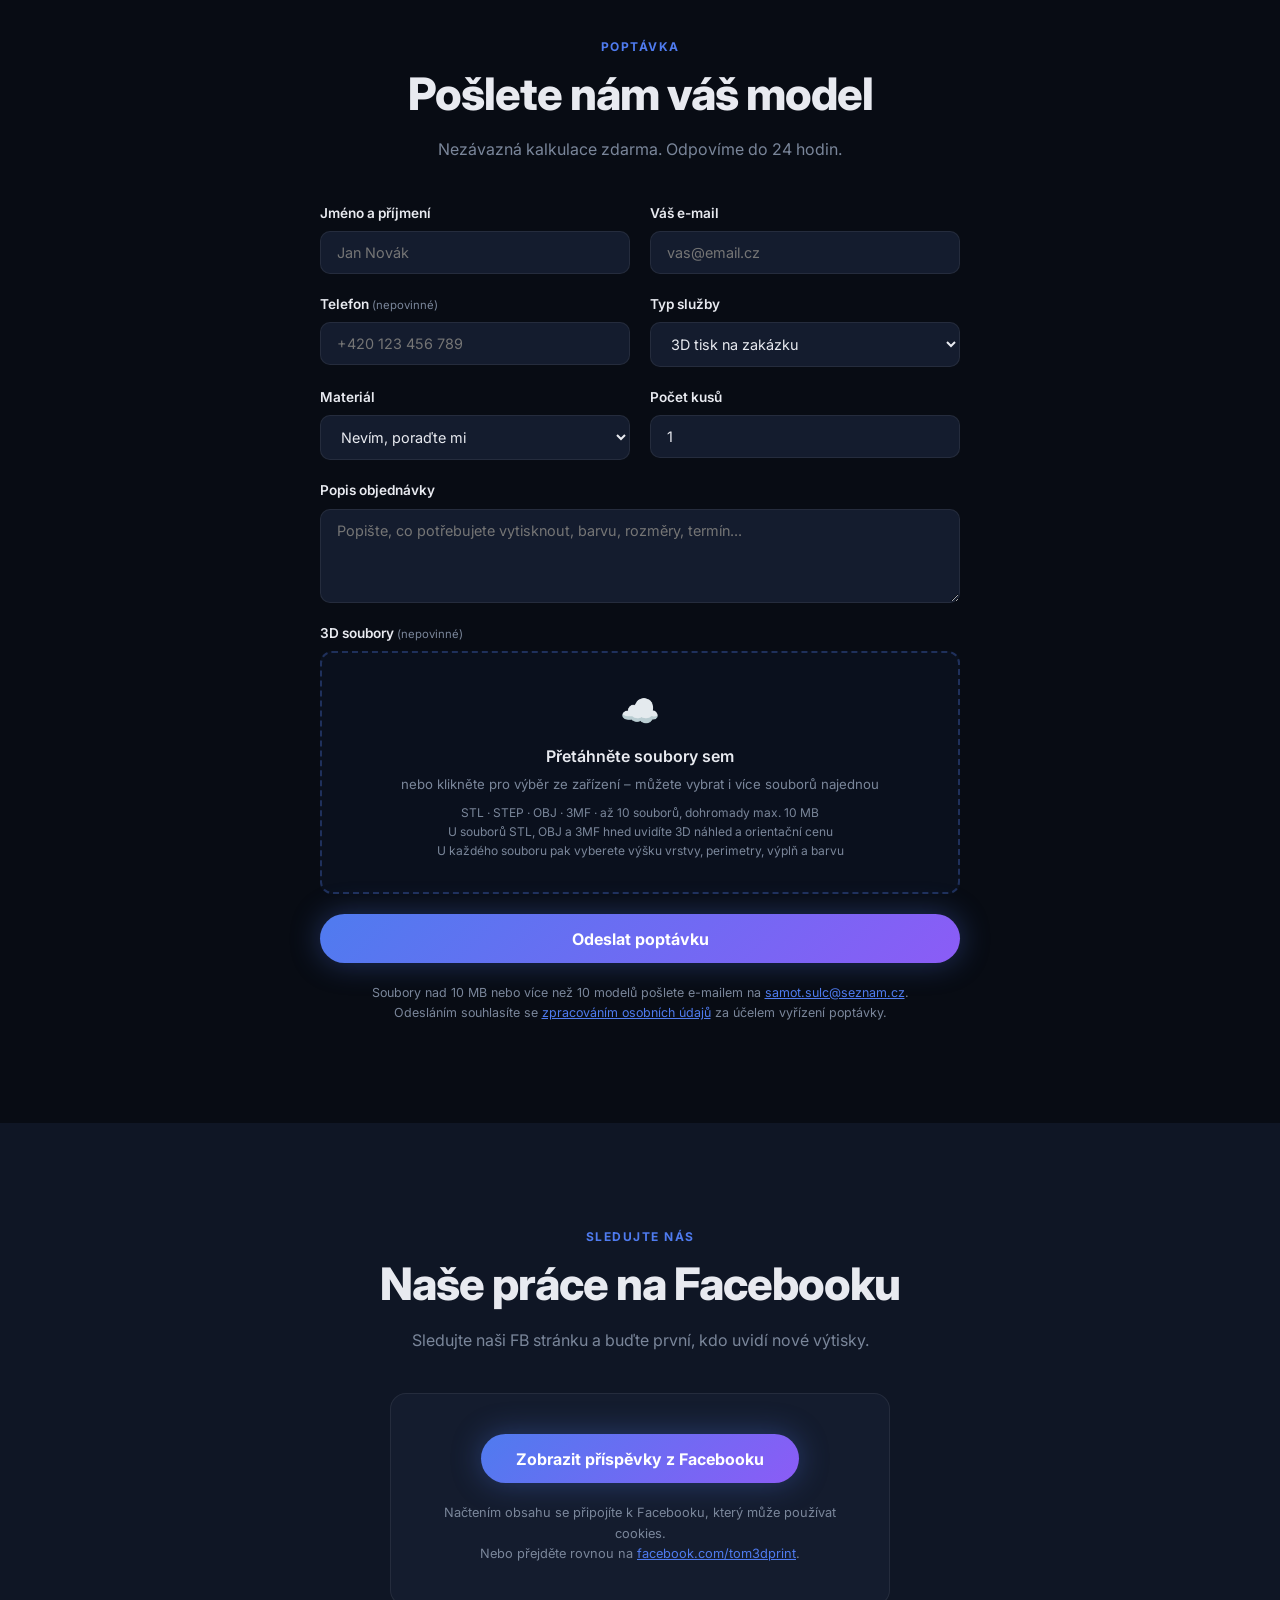
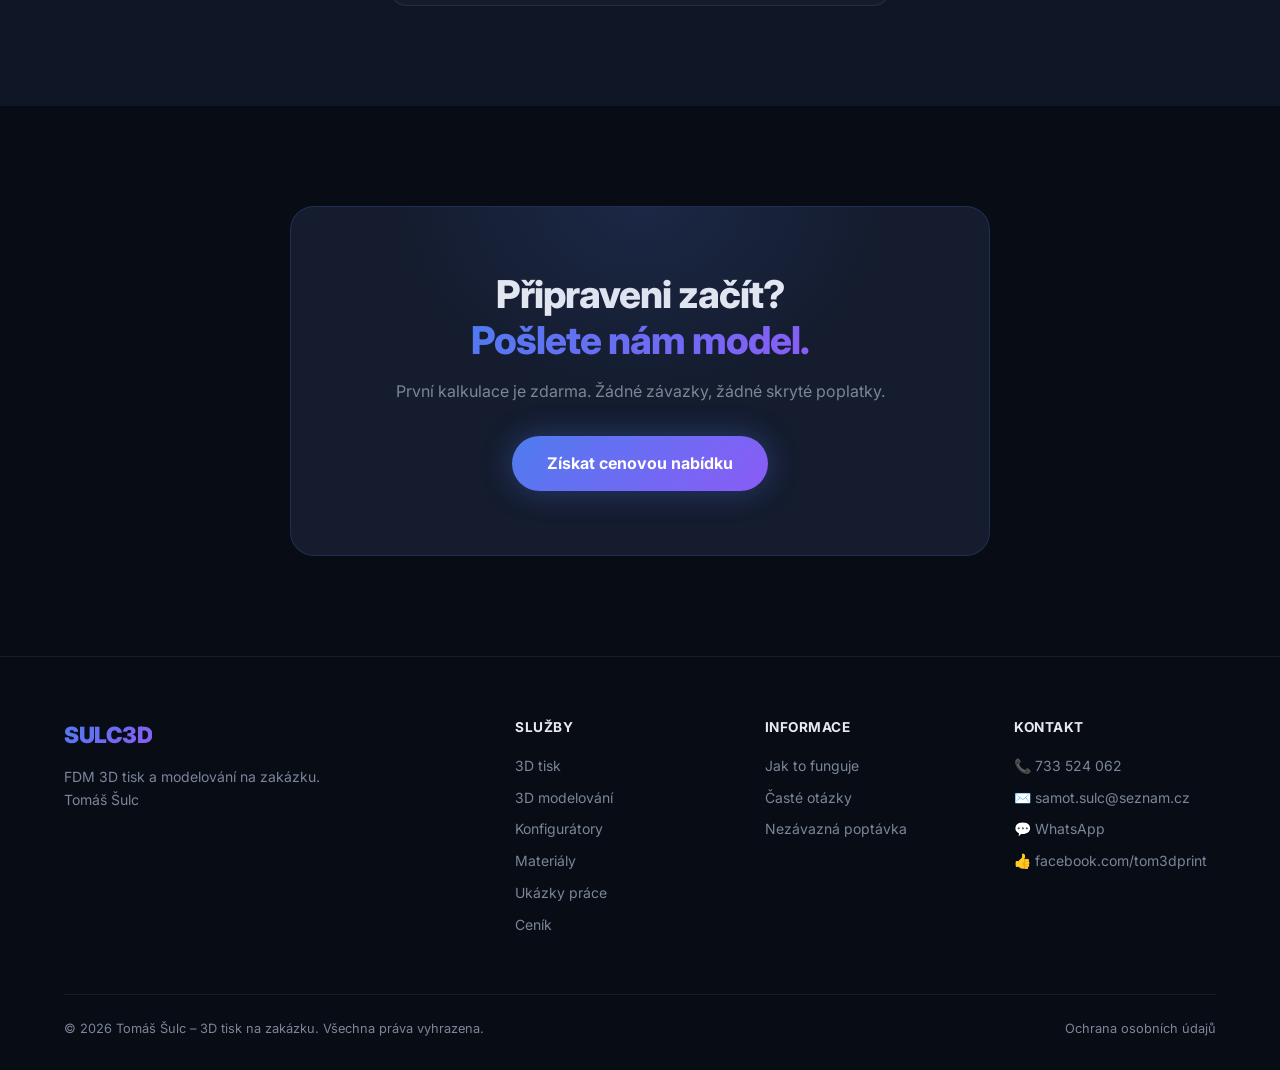
==== commit fe781a18: "Nové konfigurátory: popisky do rozvaděče, vykrajovátka na cukroví, Gridfinity krabičky; záslepky a k" ====
--- a/index.html
+++ b/index.html
@@ -1226,10 +1226,22 @@
       <p class="tech-desc">Cedulka s vlastním textem na dveře, schránku nebo do dílny. Pět písem, vystouplý nebo zapuštěný nápis, otvory na šrouby.</p>
       <span class="tool-link">Otevřít konfigurátor →</span>
     </a>
+    <a href="/rozvadec" class="tool-card reveal">
+      <div class="tool-thumb"><img src="/nahledy/rozvadec.webp" width="480" height="300" alt="" loading="lazy" decoding="async" /></div>
+      <h3 class="tech-name">Popisky do rozvaděče</h3>
+      <p class="tech-desc">Názvy okruhů přesně nad jističe. Zadáte, kolik modulů který přístroj zabírá, vyberete barvy – popisky sednou na řadu 17,5 mm.</p>
+      <span class="tool-link">Otevřít konfigurátor →</span>
+    </a>
     <a href="/klicenky" class="tool-card reveal">
       <div class="tool-thumb"><img src="/nahledy/klicenky.webp" width="480" height="300" alt="" loading="lazy" decoding="async" /></div>
       <h3 class="tech-name">Klíčenky se jménem</h3>
       <p class="tech-desc">Klíčenka ve tvaru jména nebo jako štítek s nápisem. Dárek, označení klíčů nebo drobnost pro celý tým.</p>
+      <span class="tool-link">Otevřít konfigurátor →</span>
+    </a>
+    <a href="/vykrajovatka" class="tool-card reveal">
+      <div class="tool-thumb"><img src="/nahledy/vykrajovatka.webp" width="480" height="300" alt="" loading="lazy" decoding="async" /></div>
+      <h3 class="tech-name">Vykrajovátka na cukroví</h3>
+      <p class="tech-desc">Srdce, hvězda, perníček nebo vykrajovátko ve tvaru jména. K tvaru můžete přidat razítko, které do těsta otiskne nápis.</p>
       <span class="tool-link">Otevřít konfigurátor →</span>
     </a>
     <a href="/lithofan" class="tool-card reveal">
@@ -1250,6 +1262,12 @@
       <p class="tech-desc">Zadáte rozměry šuplíku a počet přihrádek. Větší šuplík se sám rozdělí na díly, které se poskládají vedle sebe.</p>
       <span class="tool-link">Otevřít konfigurátor →</span>
     </a>
+    <a href="/gridfinity" class="tool-card reveal">
+      <div class="tool-thumb"><img src="/nahledy/gridfinity.webp" width="480" height="300" alt="" loading="lazy" decoding="async" /></div>
+      <h3 class="tech-name">Gridfinity krabičky</h3>
+      <p class="tech-desc">Modulární úložný systém s mřížkou 42 mm. Krabičky do sebe zapadají a stohují se – zvolíte velikost, výšku a přihrádky.</p>
+      <span class="tool-link">Otevřít konfigurátor →</span>
+    </a>
     <a href="/redukce" class="tool-card reveal">
       <div class="tool-thumb"><img src="/nahledy/redukce.webp" width="480" height="300" alt="" loading="lazy" decoding="async" /></div>
       <h3 class="tech-name">Redukce na trubky a hadice</h3>
@@ -1258,8 +1276,8 @@
     </a>
     <a href="/krouzky" class="tool-card reveal">
       <div class="tool-thumb"><img src="/nahledy/krouzky.webp" width="480" height="300" alt="" loading="lazy" decoding="async" /></div>
-      <h3 class="tech-name">Podložky, kroužky a záslepky</h3>
-      <p class="tech-desc">Distanční kroužky, podložky, záslepky do trubek a krytky na jejich konce. Drobnosti, které se v obchodě špatně shánějí.</p>
+      <h3 class="tech-name">Podložky, záslepky a krytky</h3>
+      <p class="tech-desc">Distanční kroužky, podložky, záslepky a krytky na trubky i jekly (čtyřhranné profily). Drobnosti, které se v obchodě špatně shánějí.</p>
       <span class="tool-link">Otevřít konfigurátor →</span>
     </a>
   </div>
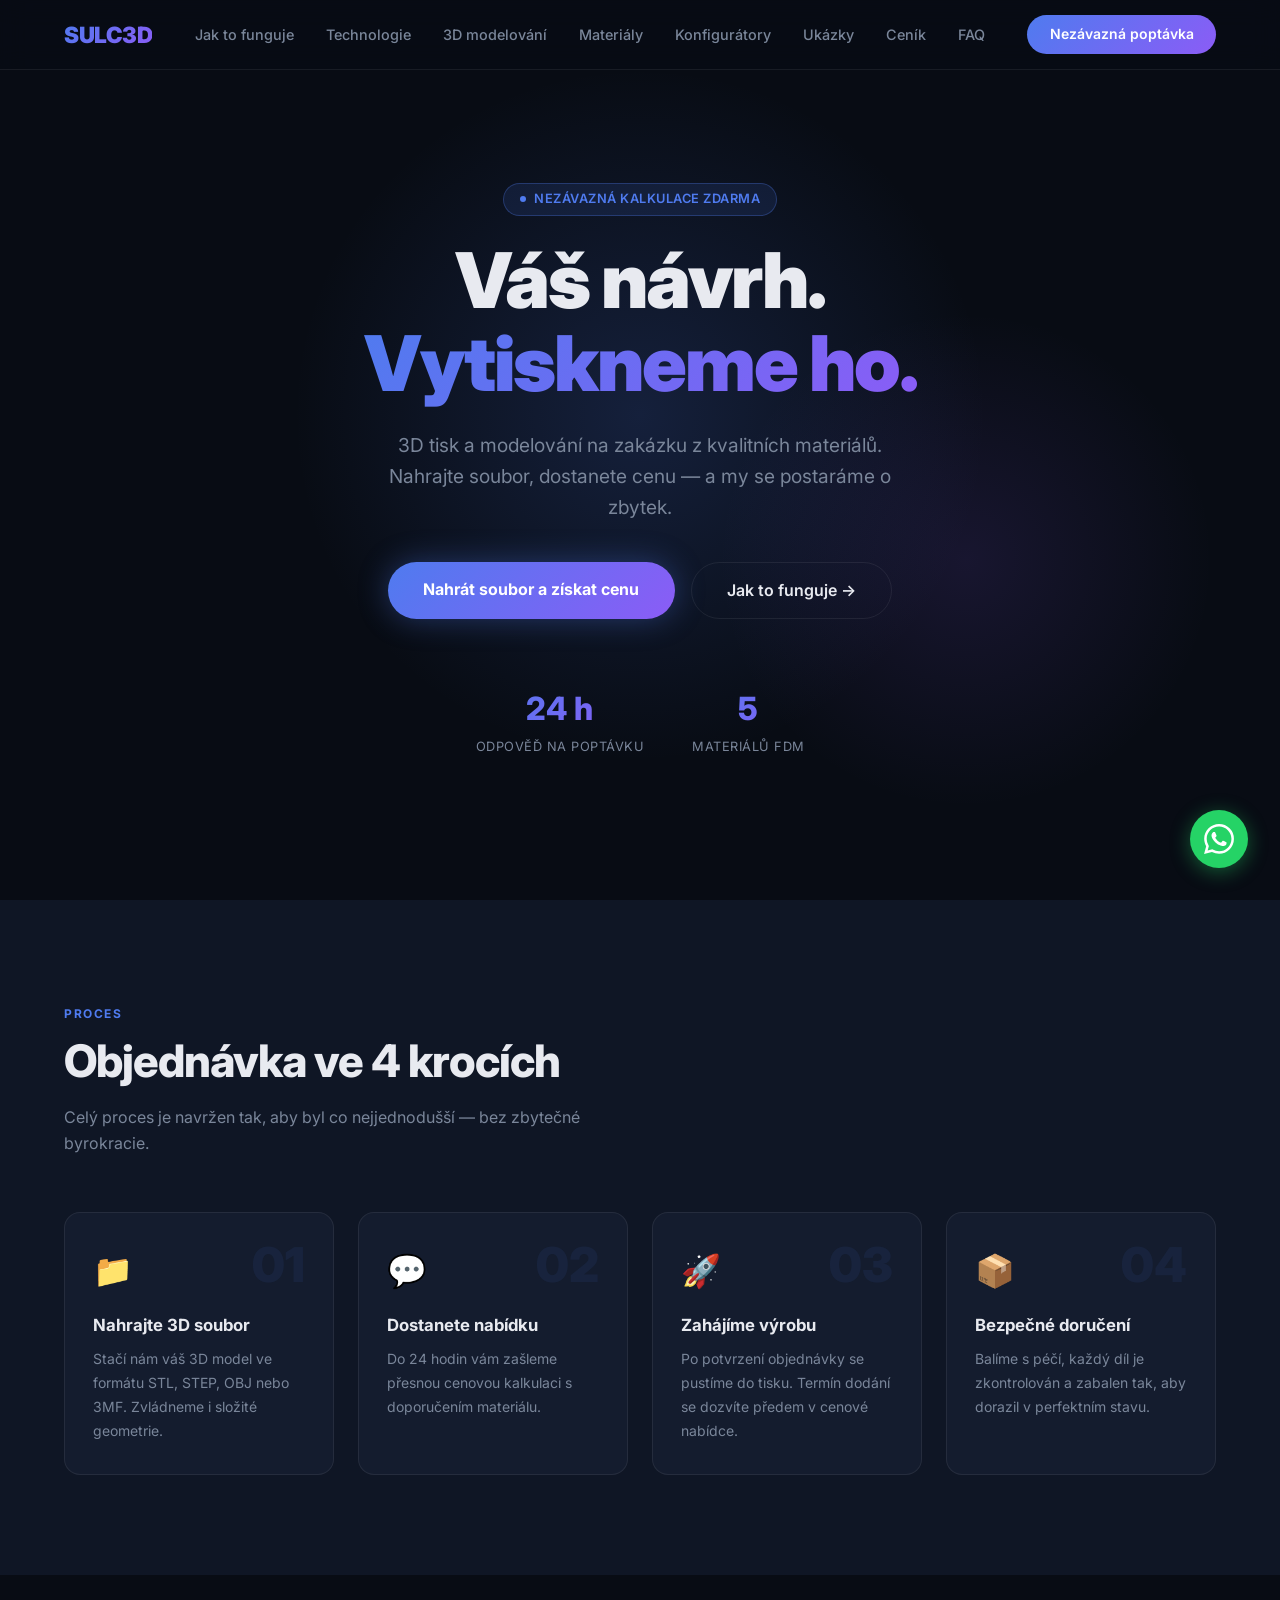
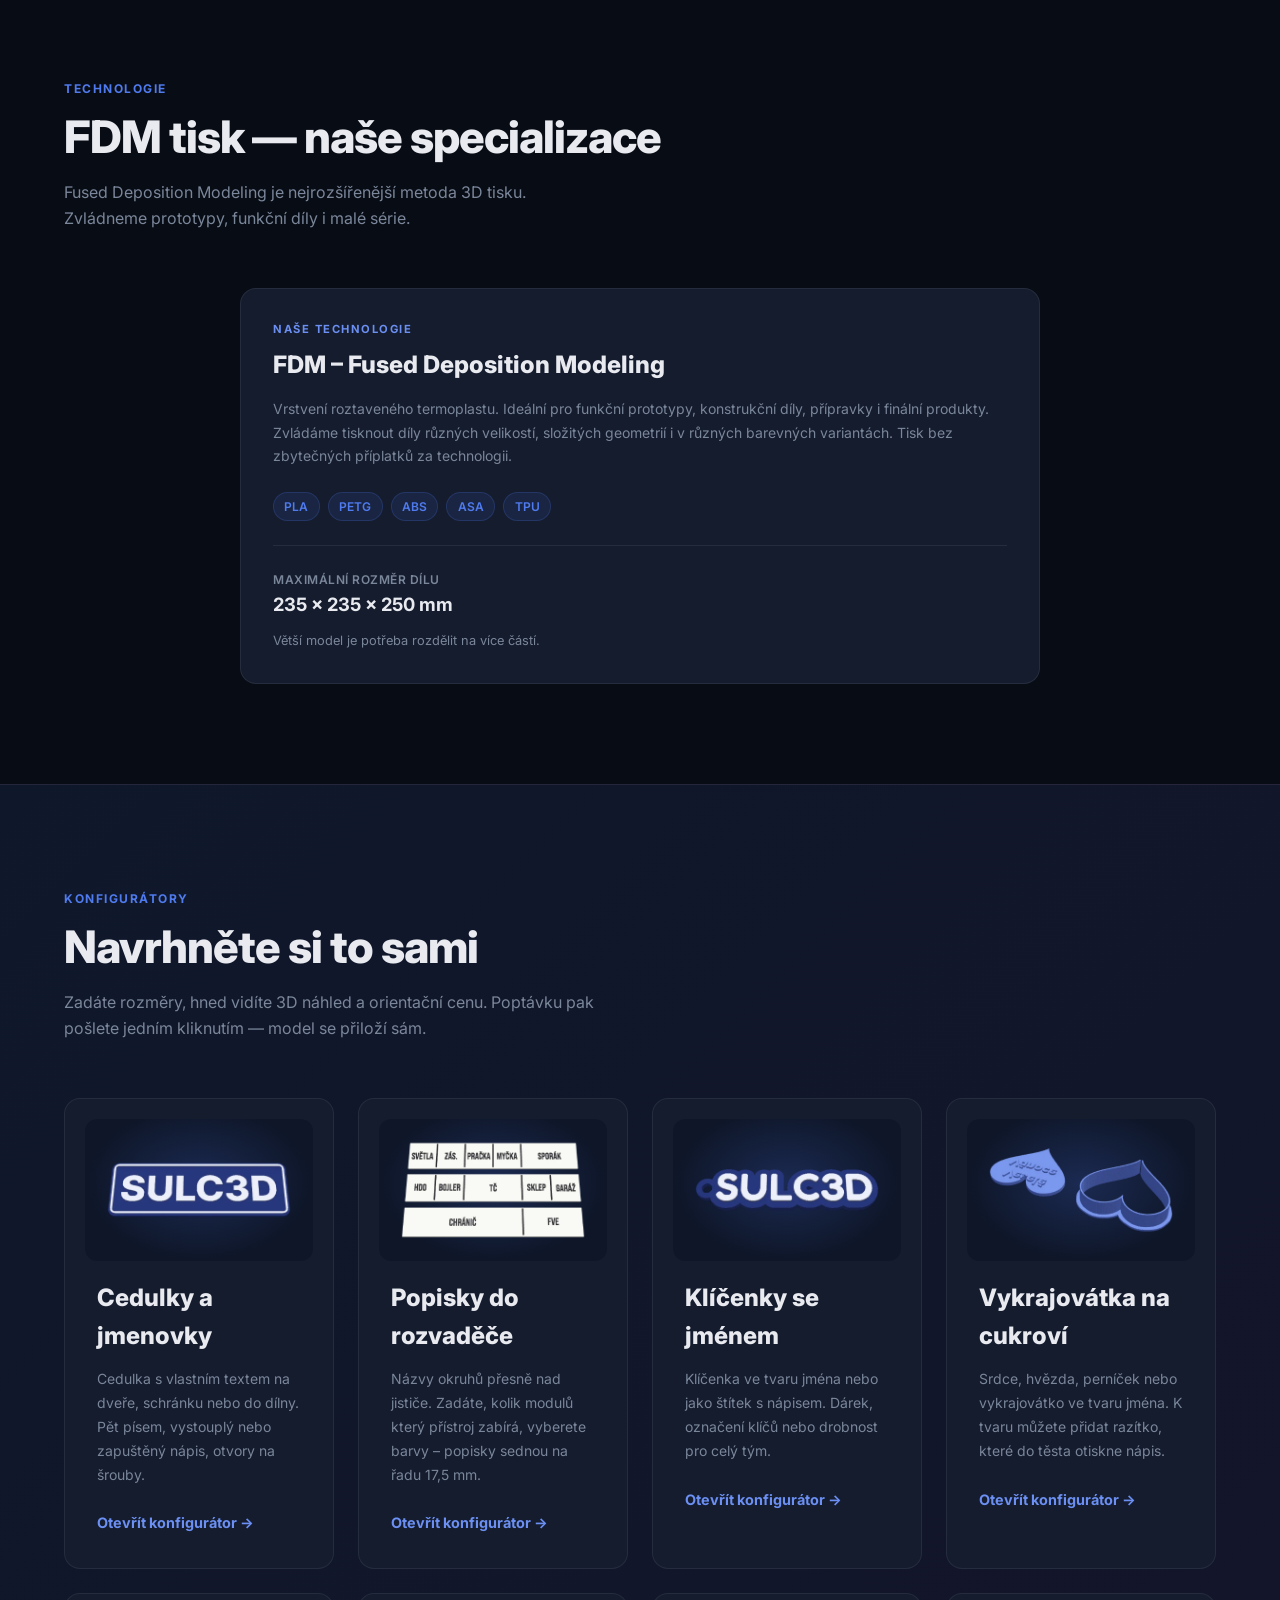
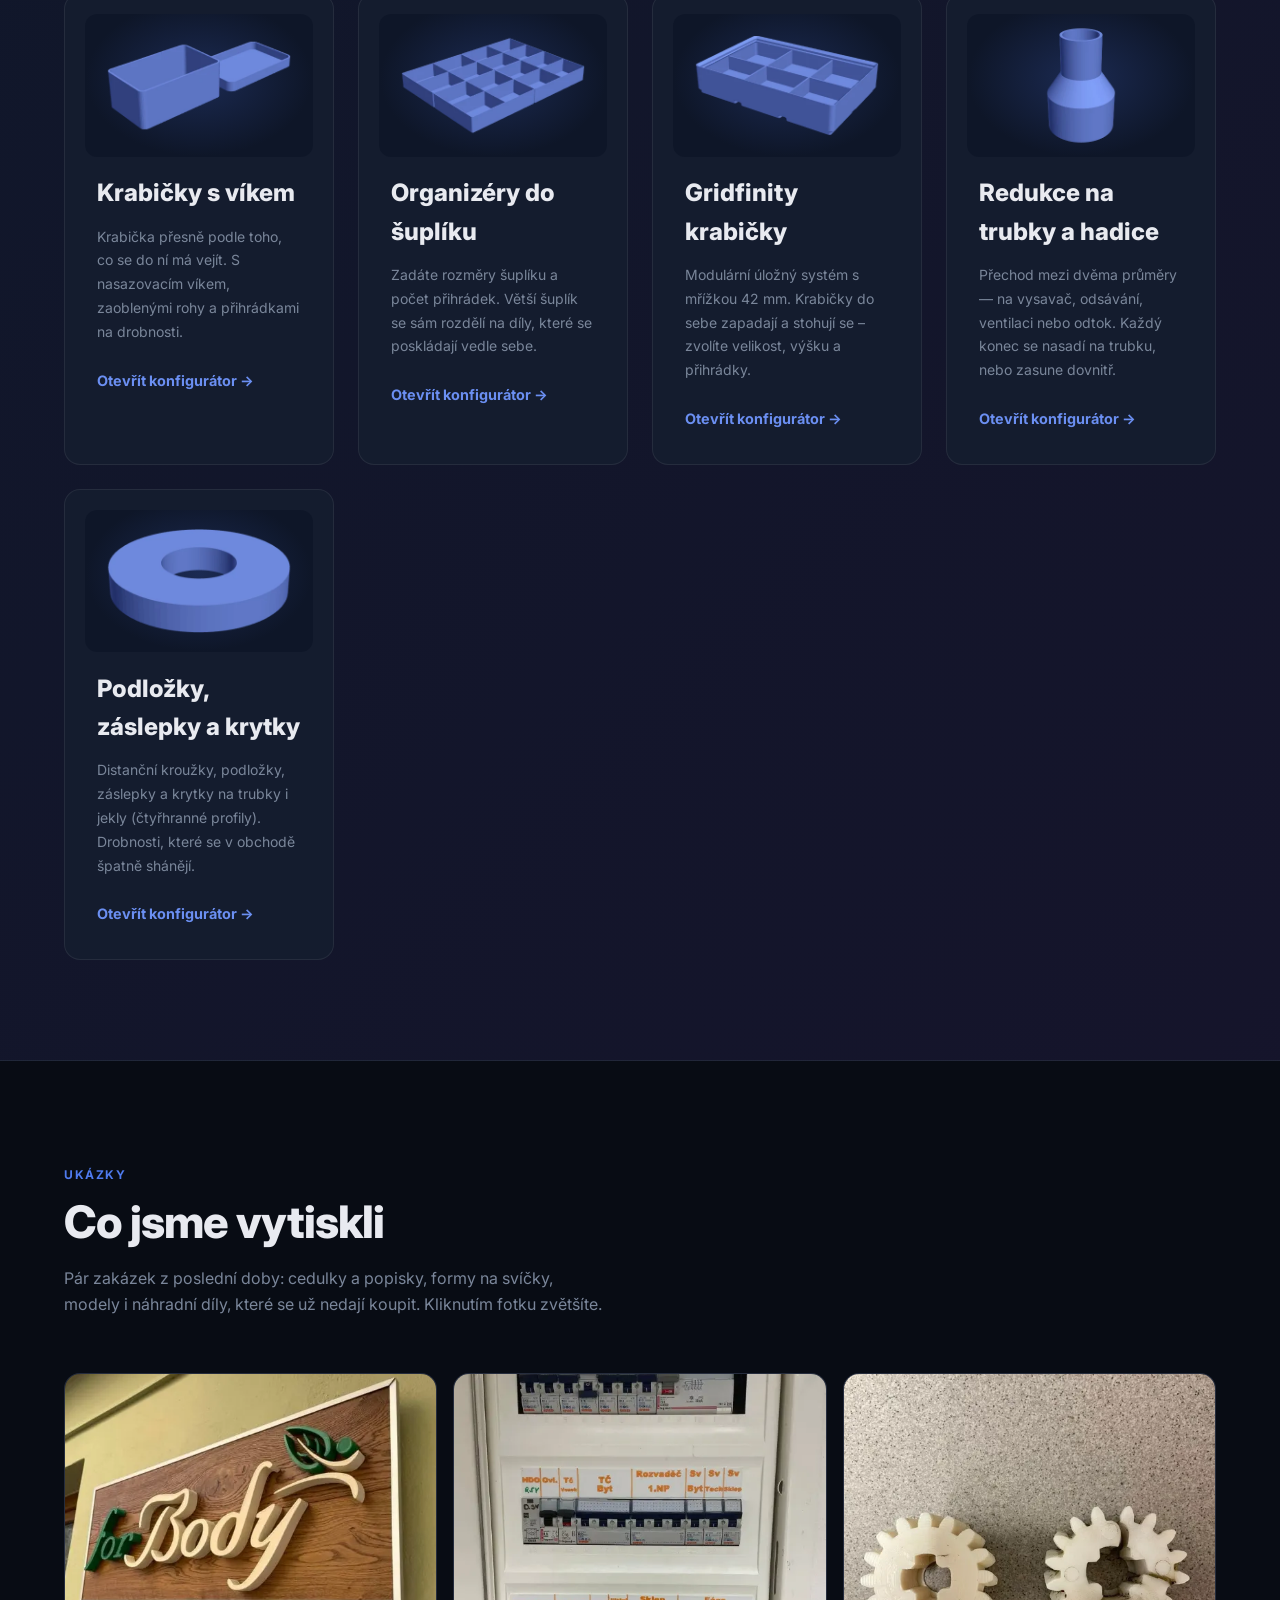
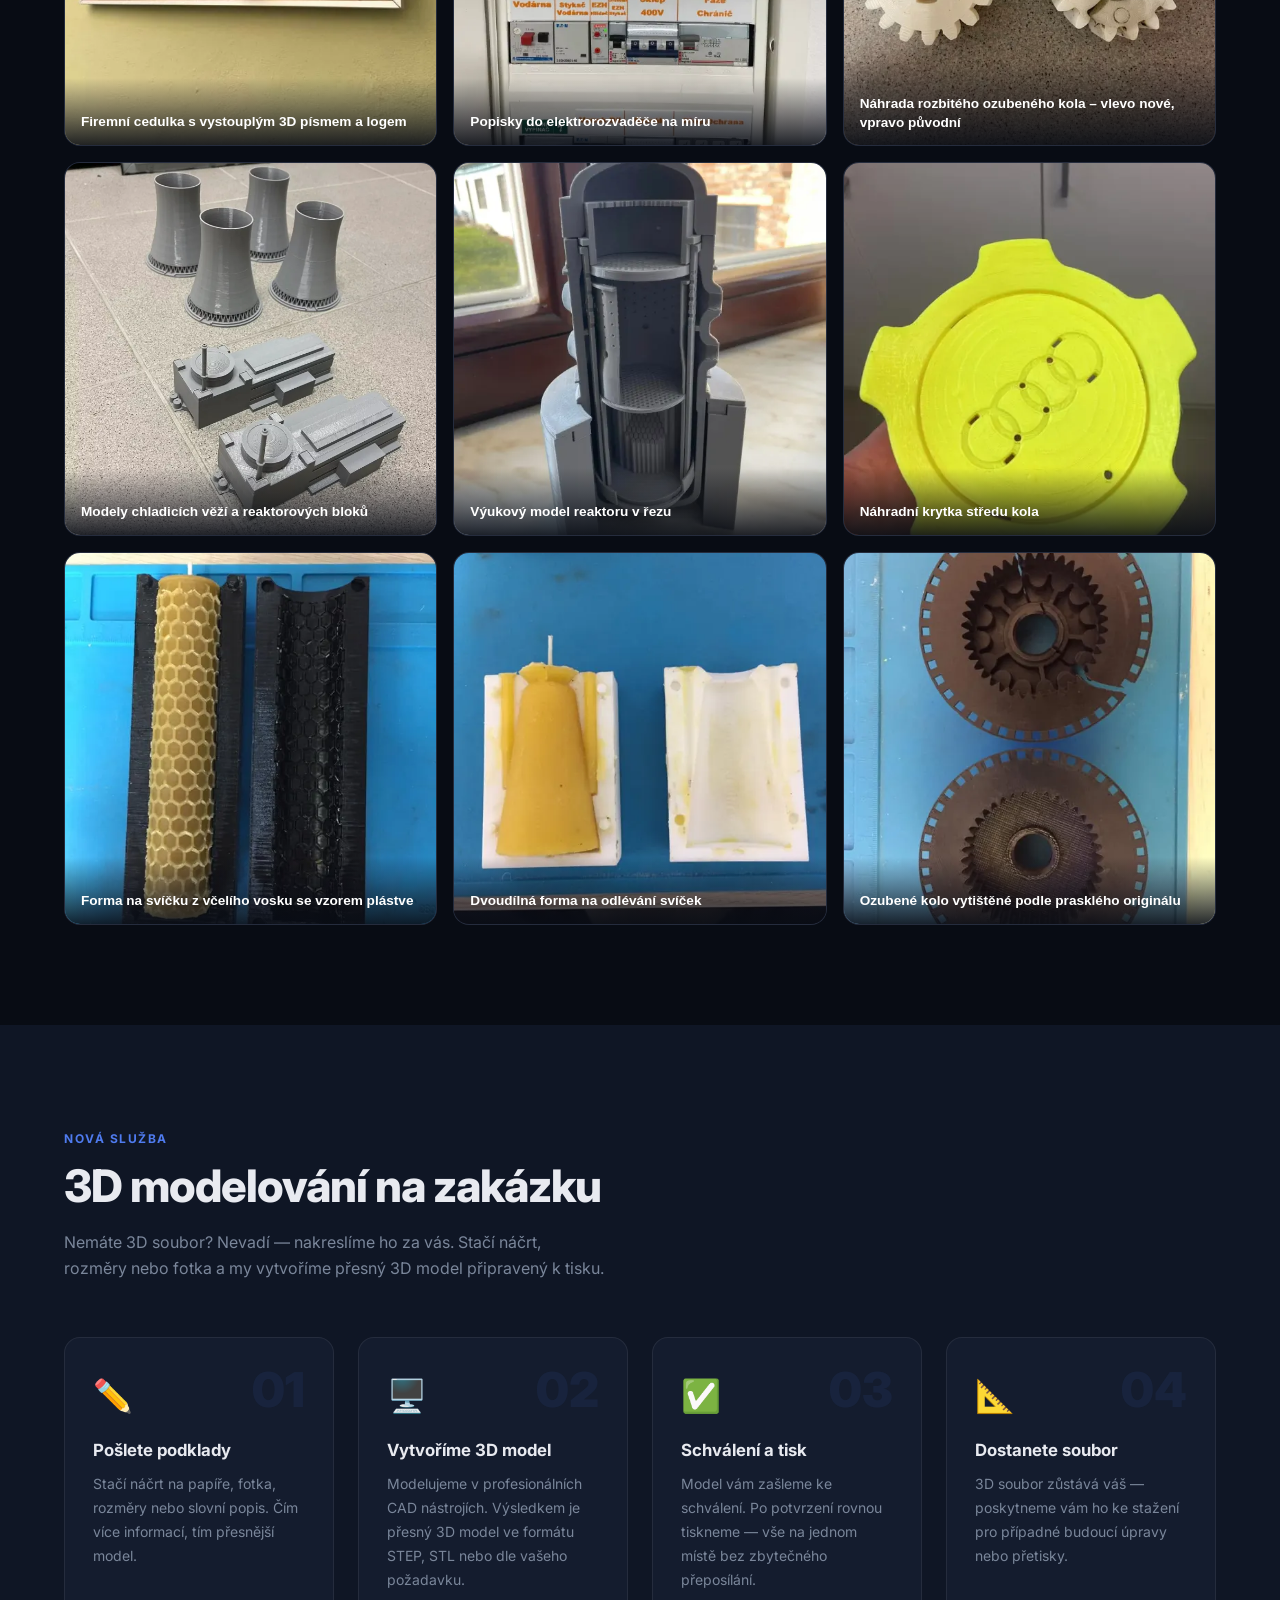
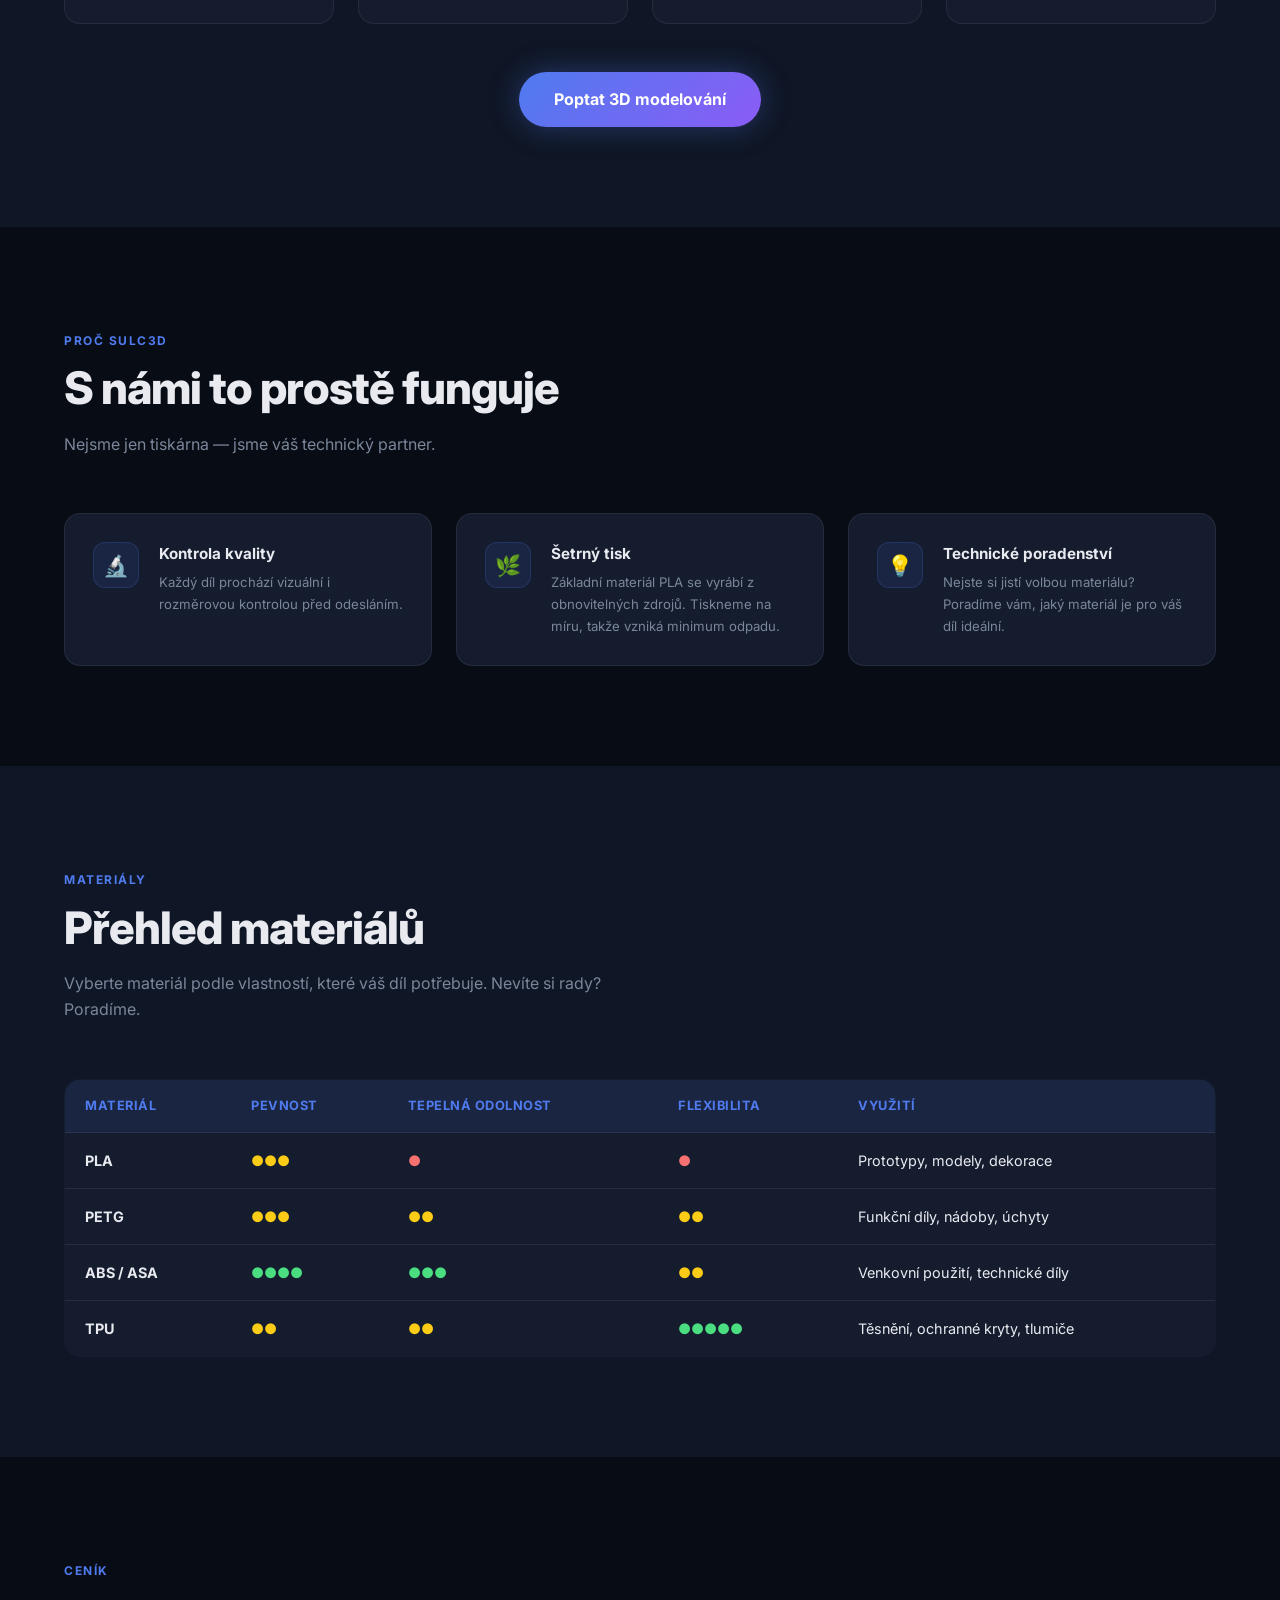
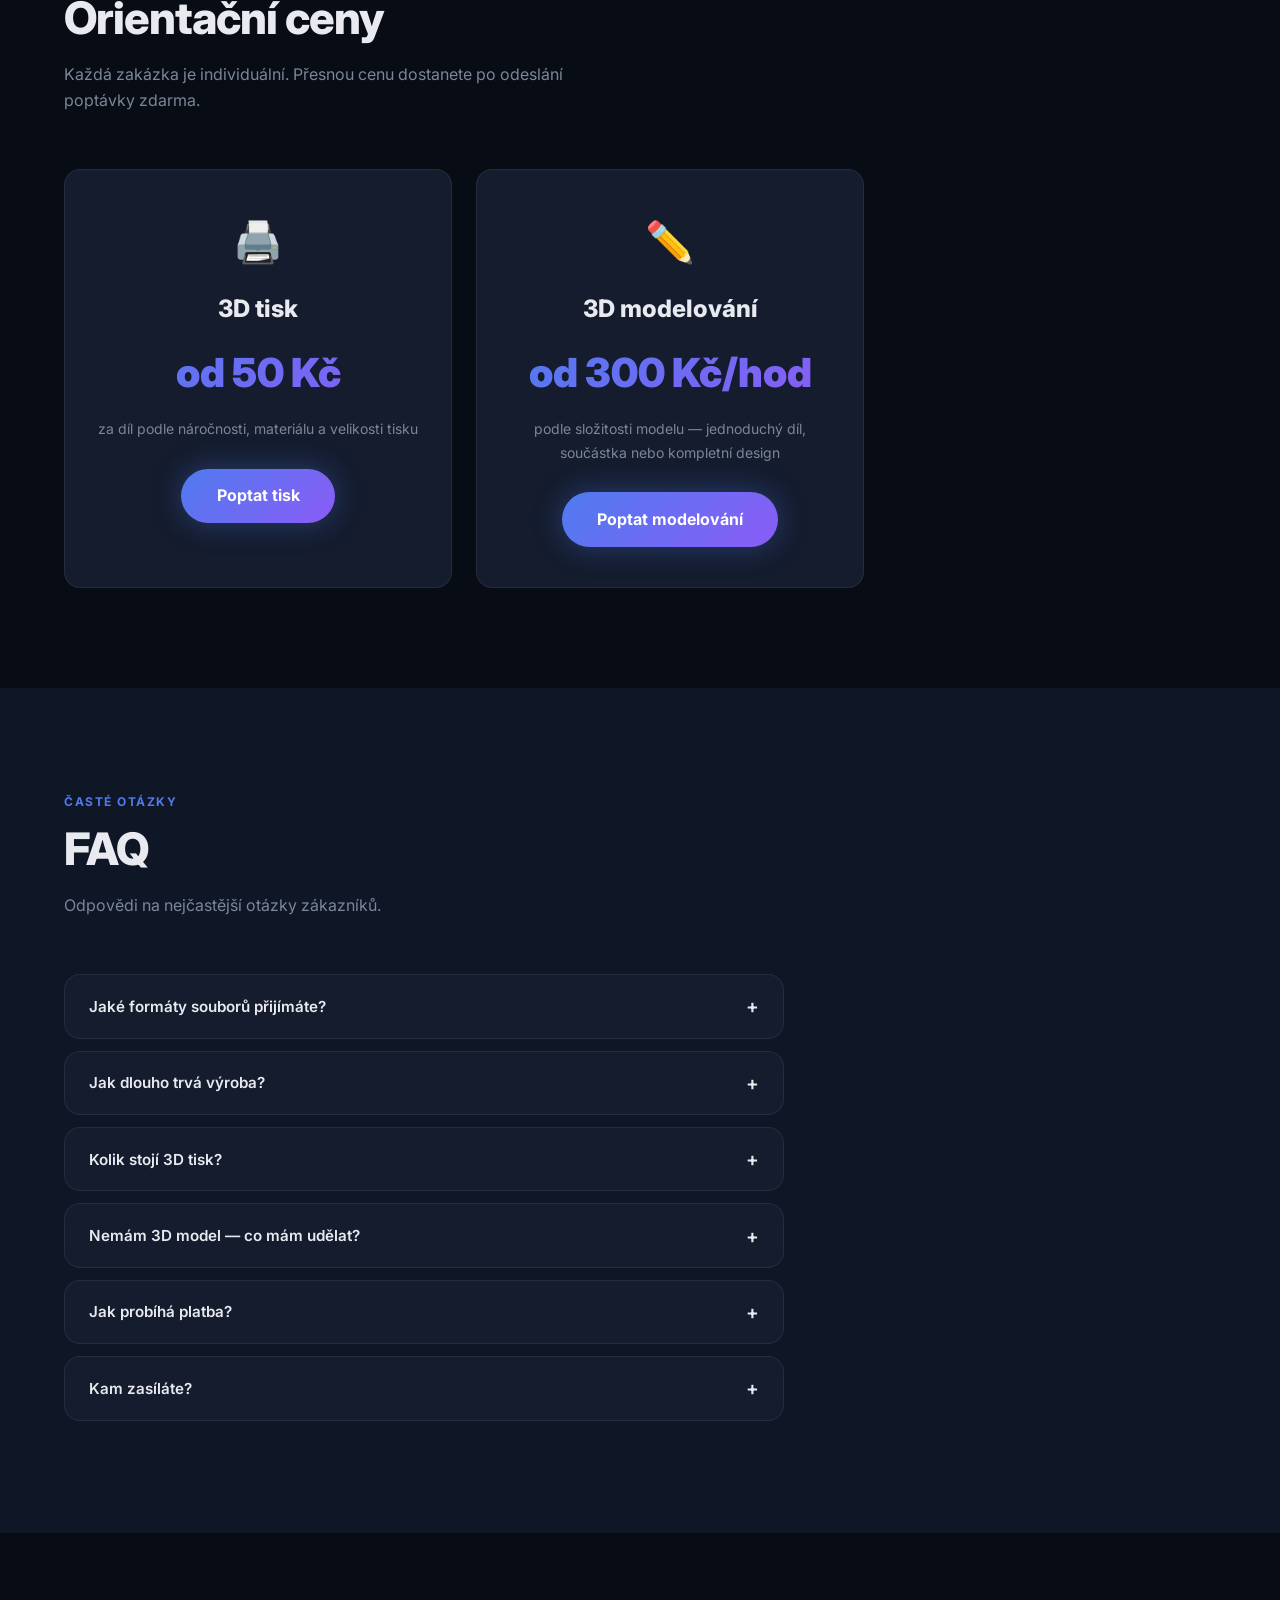
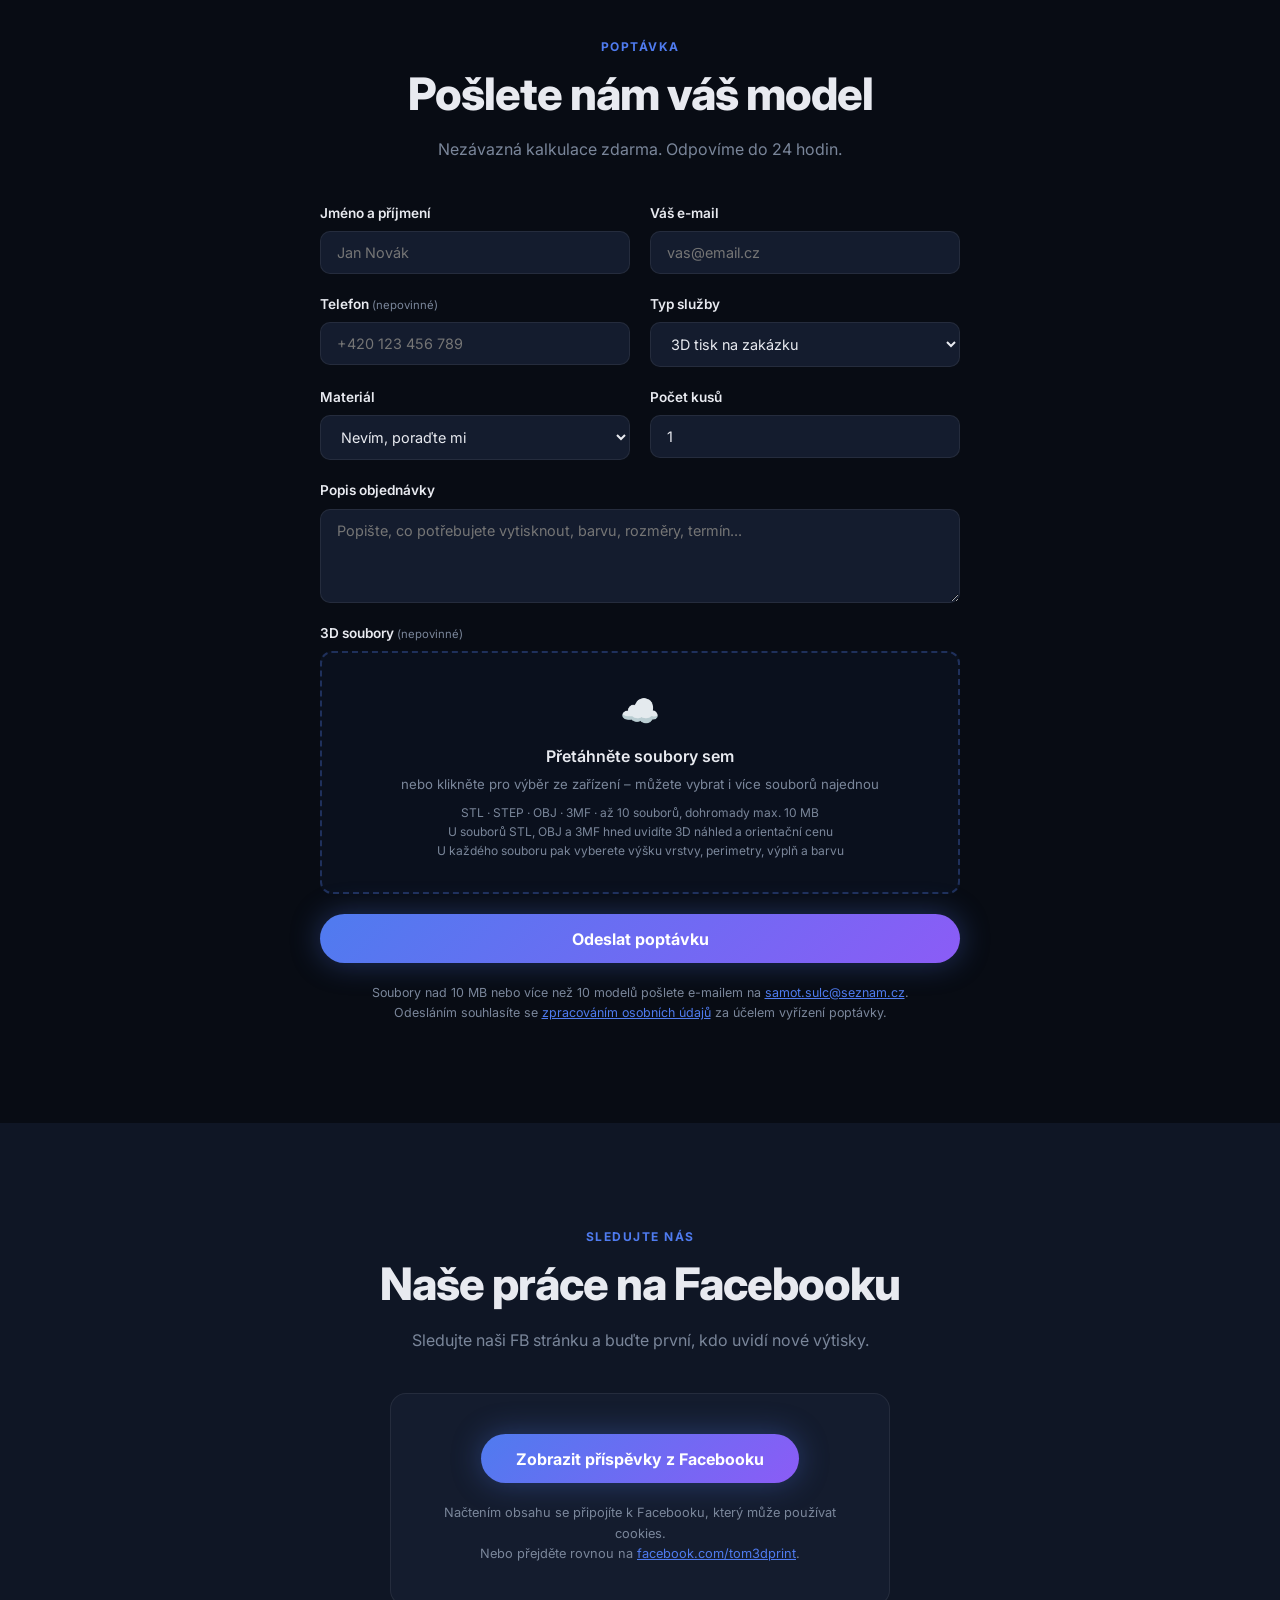
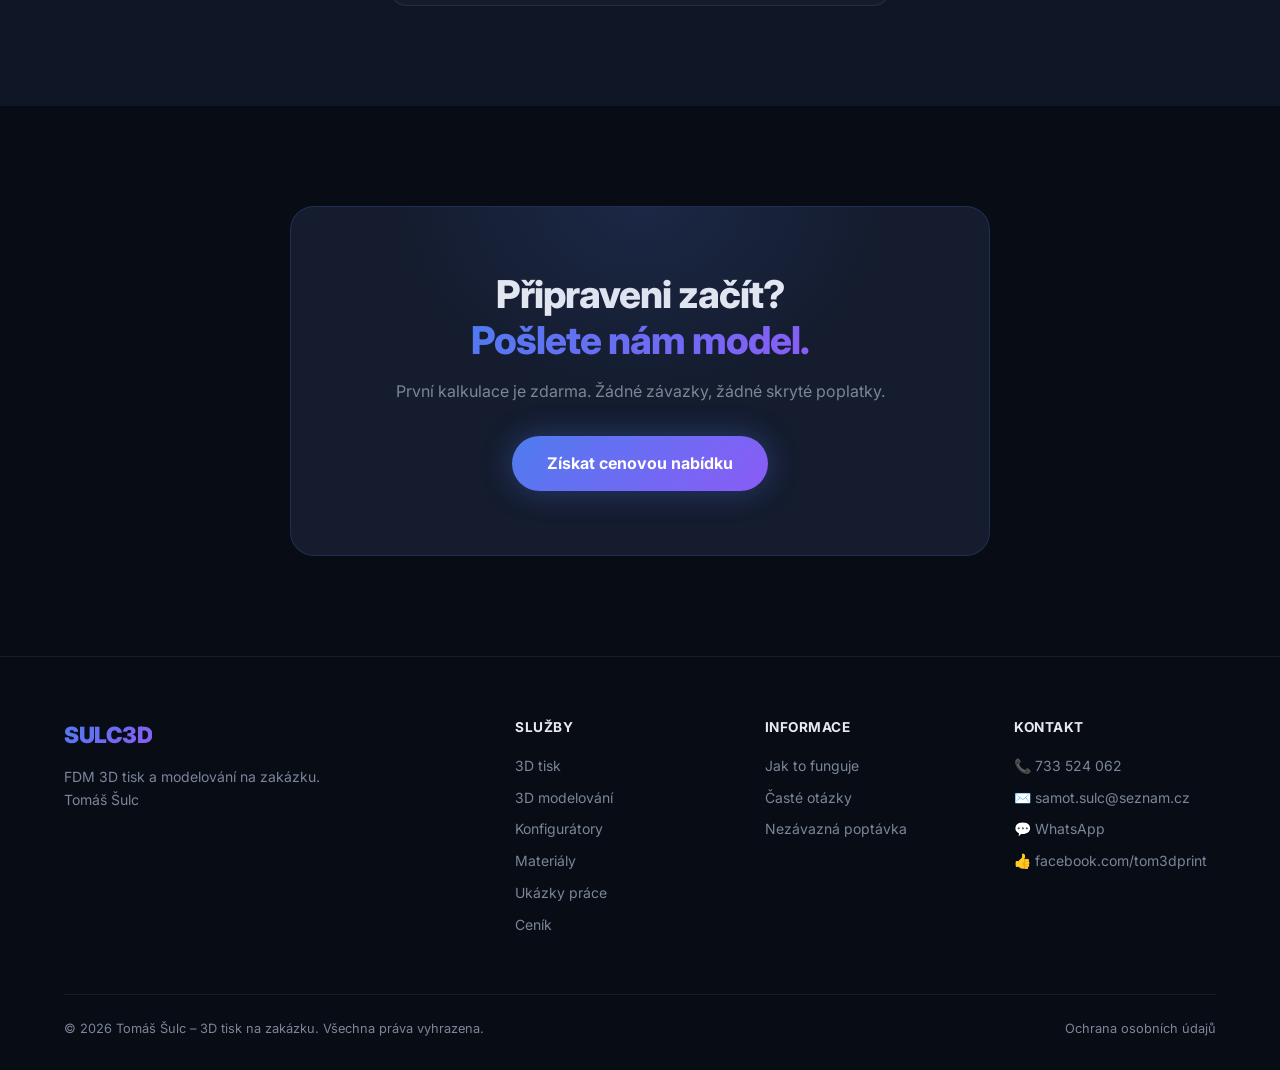
==== commit 913aeea6: "Odstraněn konfigurátor Lithofan z fotky, /lithofan přesměrováno na konfigurátory Co-Authored-By: Cla" ====
--- a/index.html
+++ b/index.html
@@ -1244,12 +1244,6 @@
       <p class="tech-desc">Srdce, hvězda, perníček nebo vykrajovátko ve tvaru jména. K tvaru můžete přidat razítko, které do těsta otiskne nápis.</p>
       <span class="tool-link">Otevřít konfigurátor →</span>
     </a>
-    <a href="/lithofan" class="tool-card reveal">
-      <div class="tool-thumb"><img src="/nahledy/lithofan.webp" width="480" height="300" alt="" loading="lazy" decoding="async" /></div>
-      <h3 class="tech-name">Lithofan z fotky</h3>
-      <p class="tech-desc">Tištěná destička, na které se proti světlu objeví vaše fotka. Nahrajete obrázek a hned vidíte náhled.</p>
-      <span class="tool-link">Otevřít konfigurátor →</span>
-    </a>
     <a href="/krabicky" class="tool-card reveal">
       <div class="tool-thumb"><img src="/nahledy/krabicky.webp" width="480" height="300" alt="" loading="lazy" decoding="async" /></div>
       <h3 class="tech-name">Krabičky s víkem</h3>
